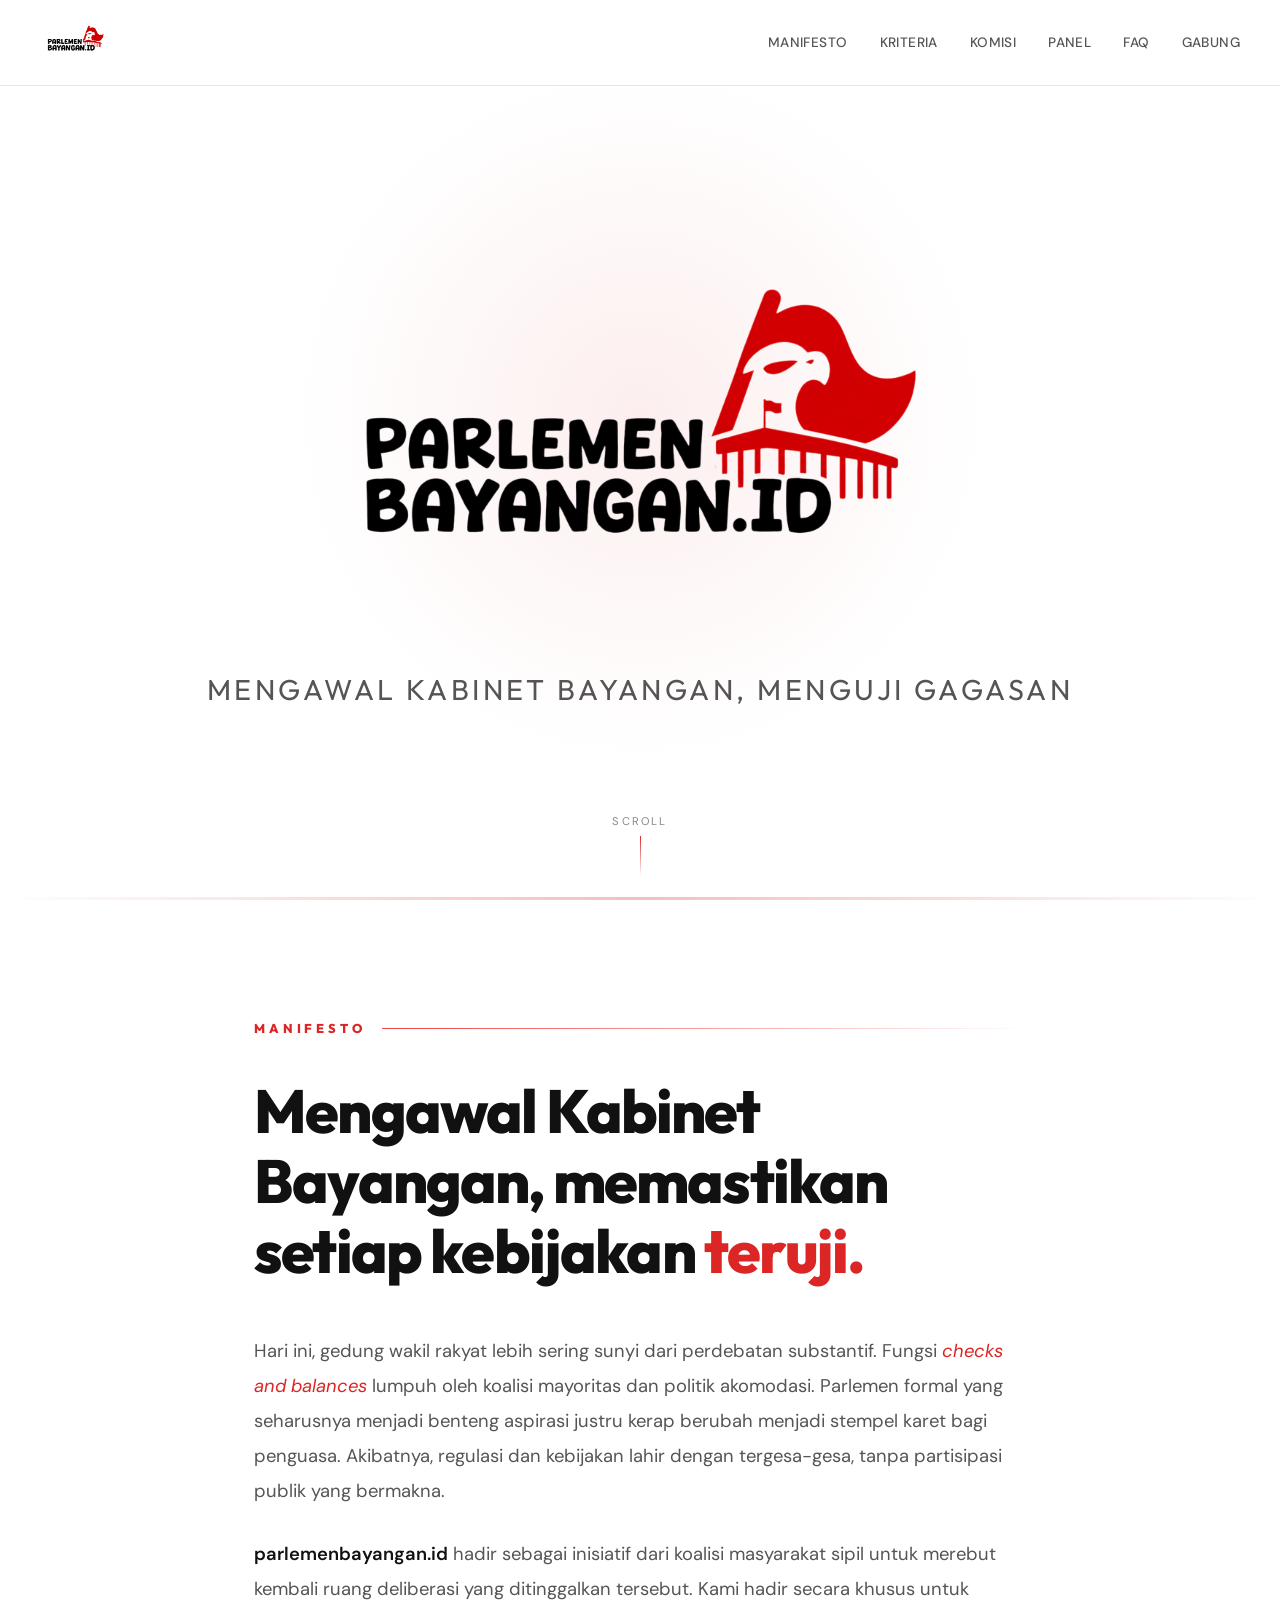
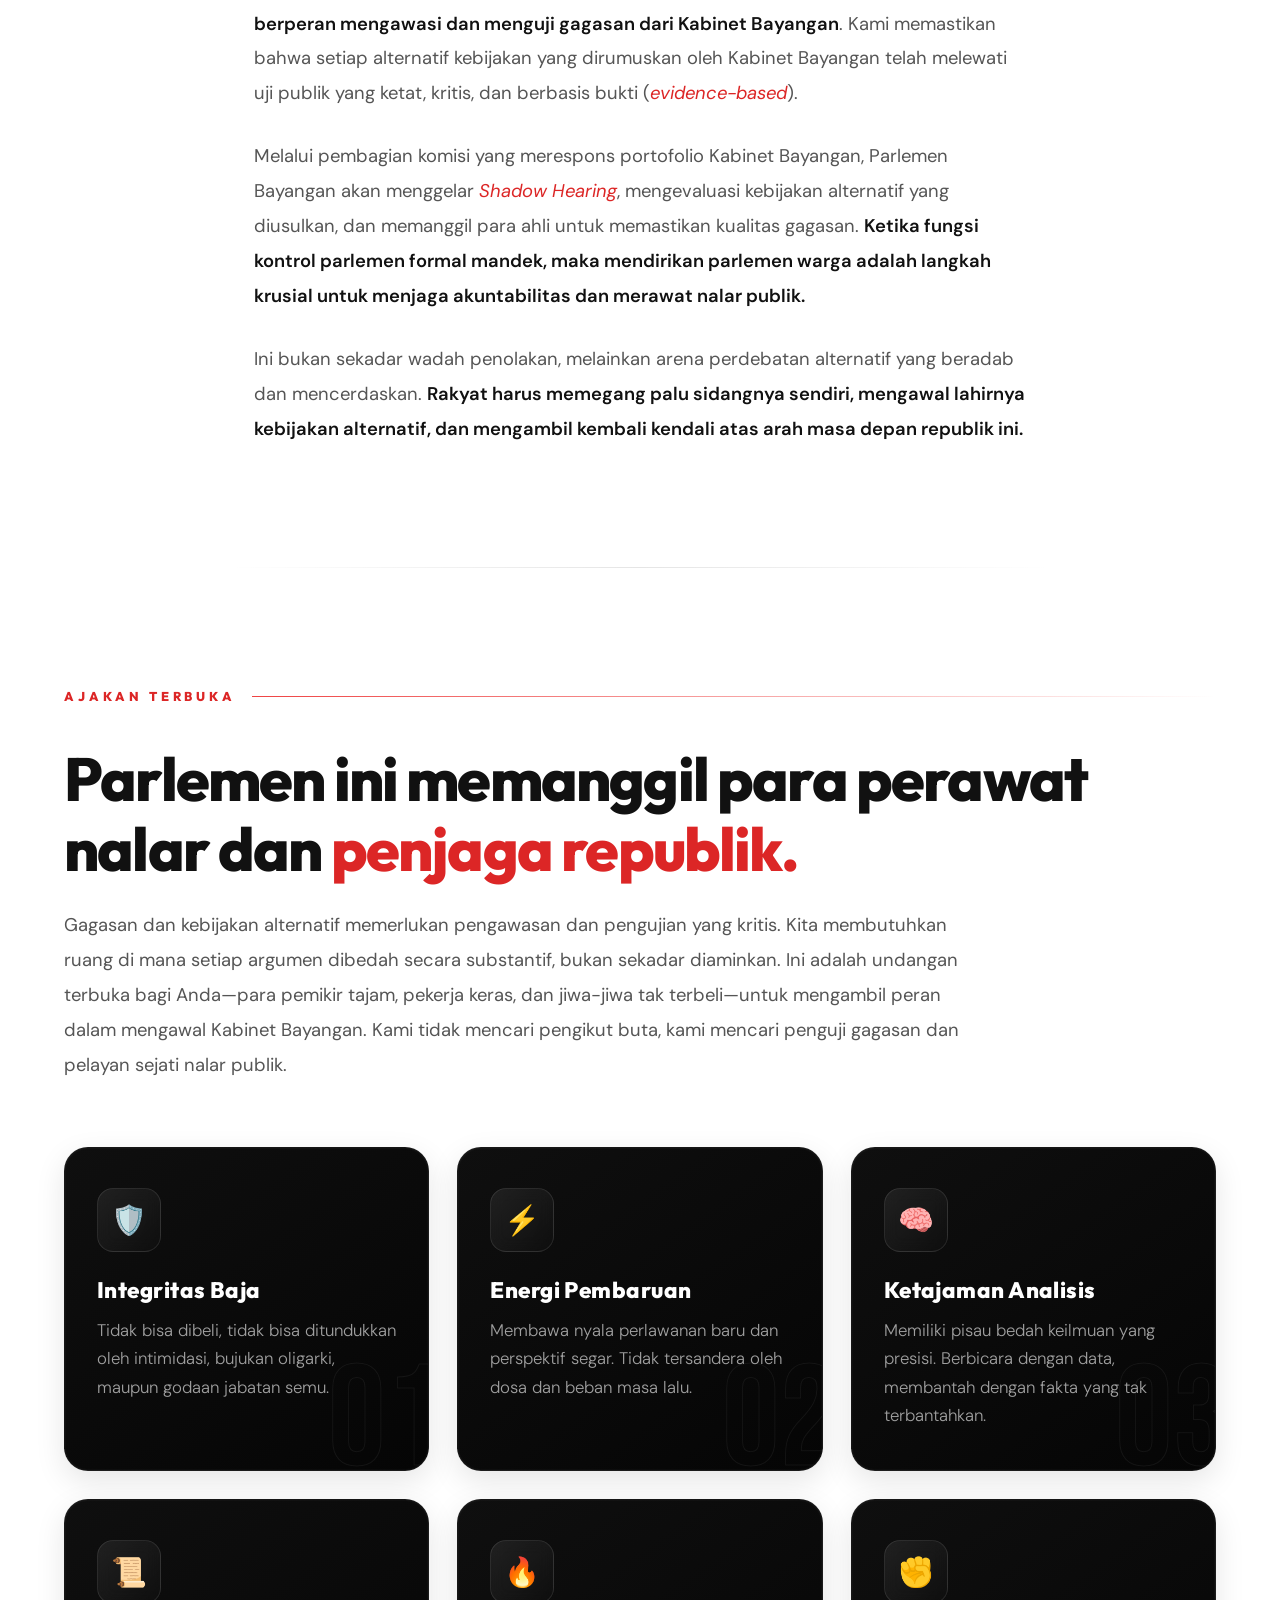
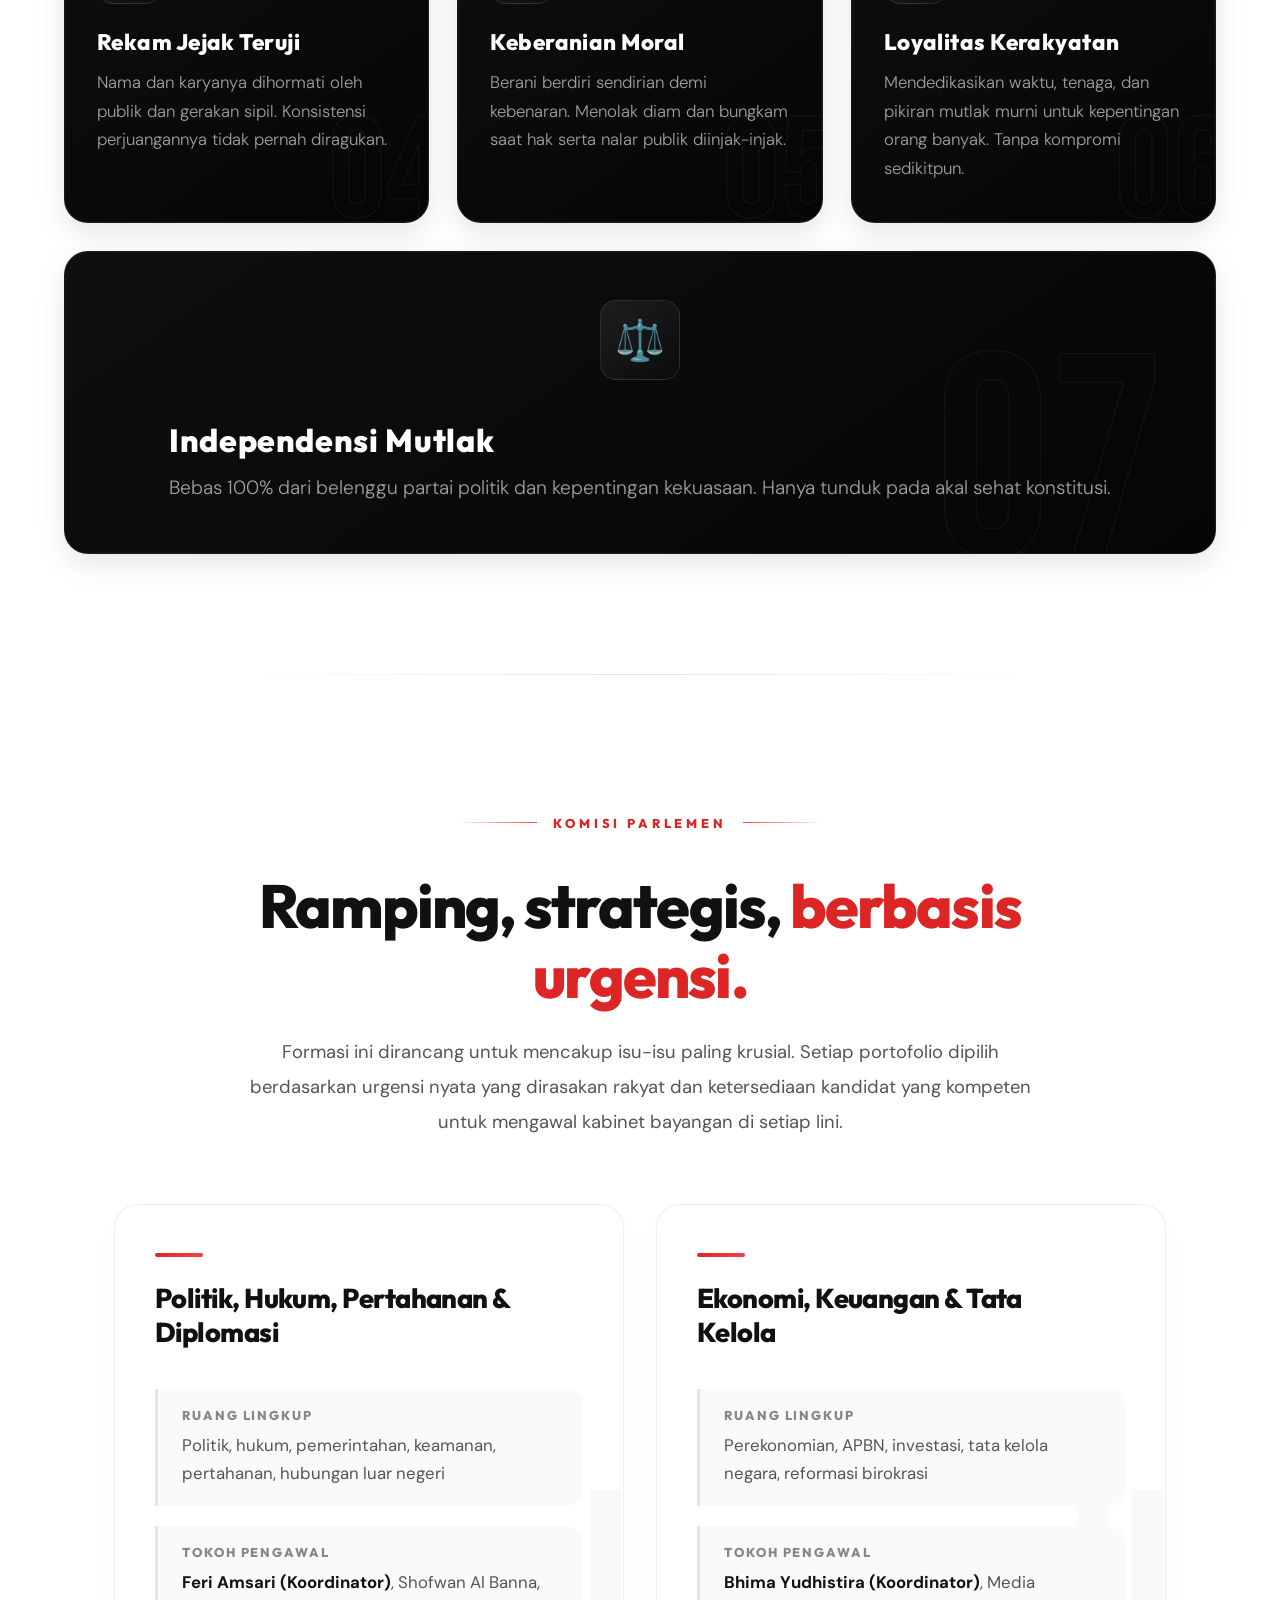
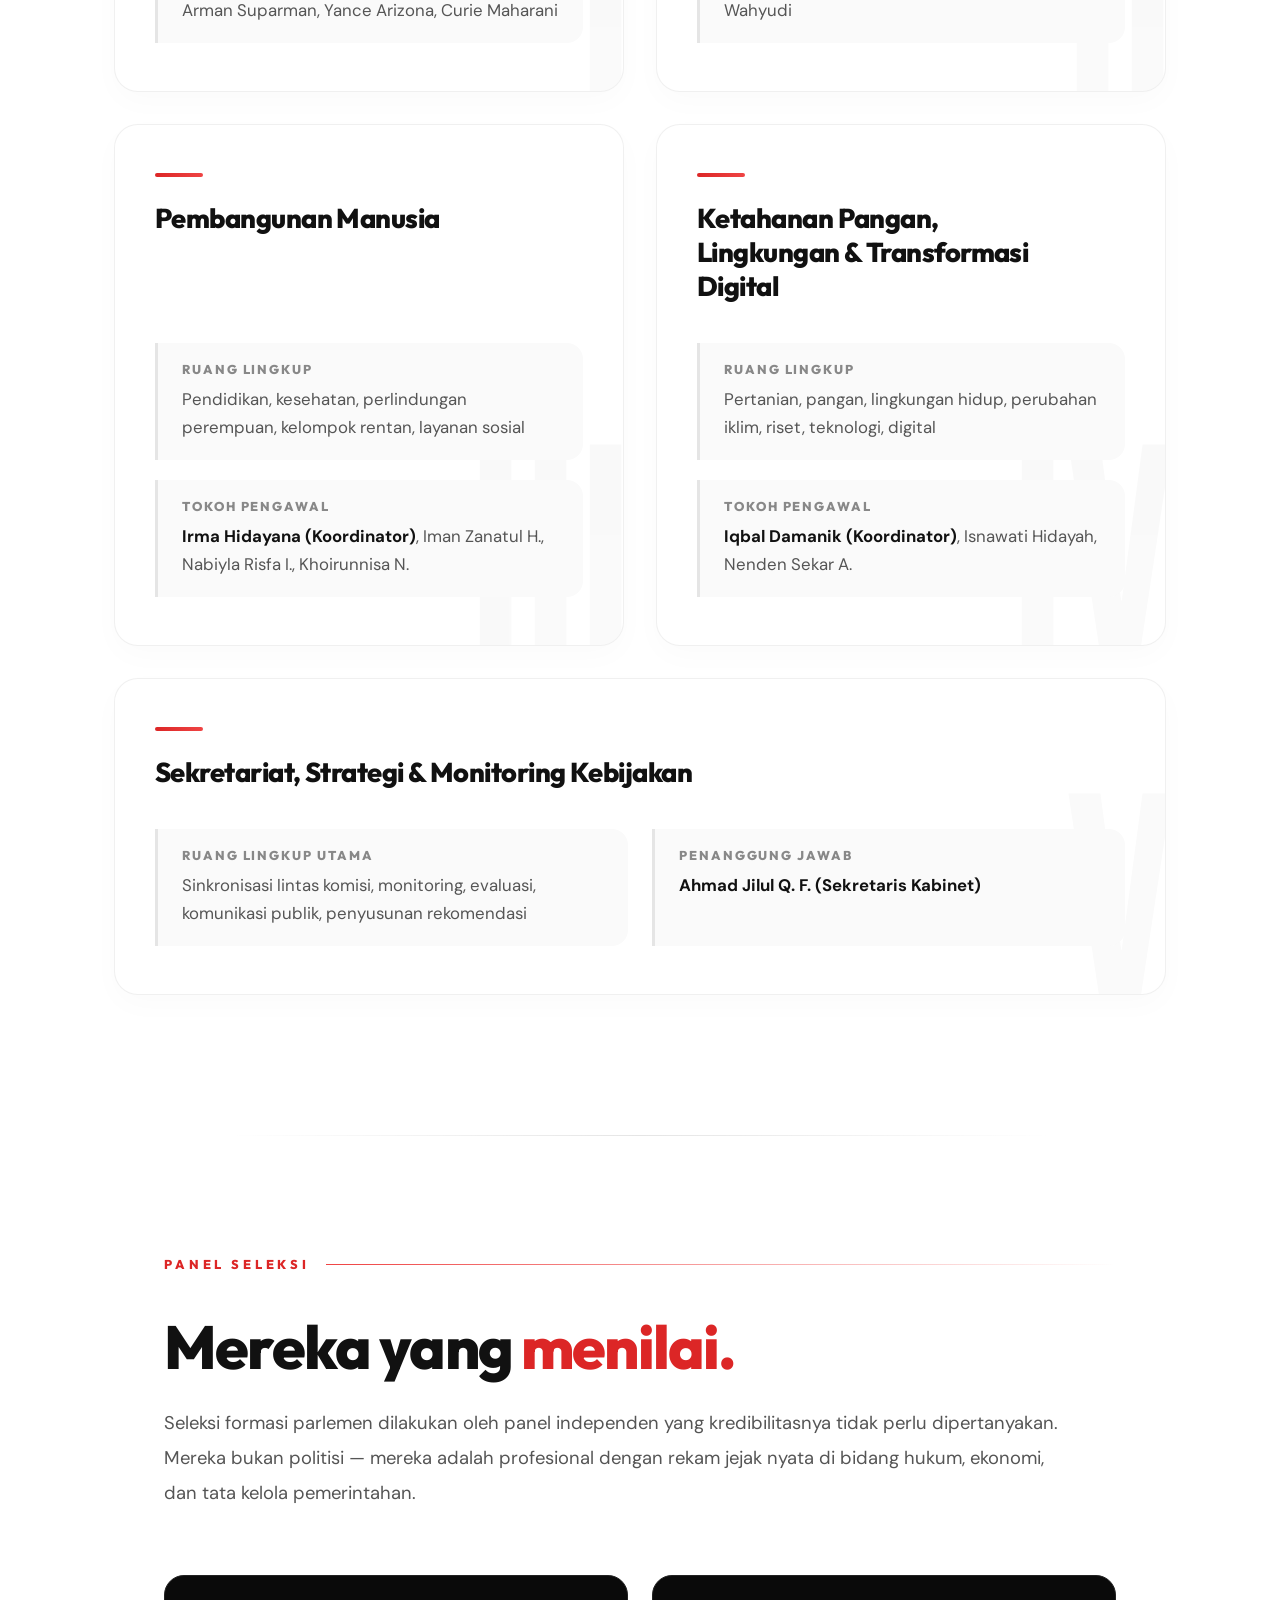
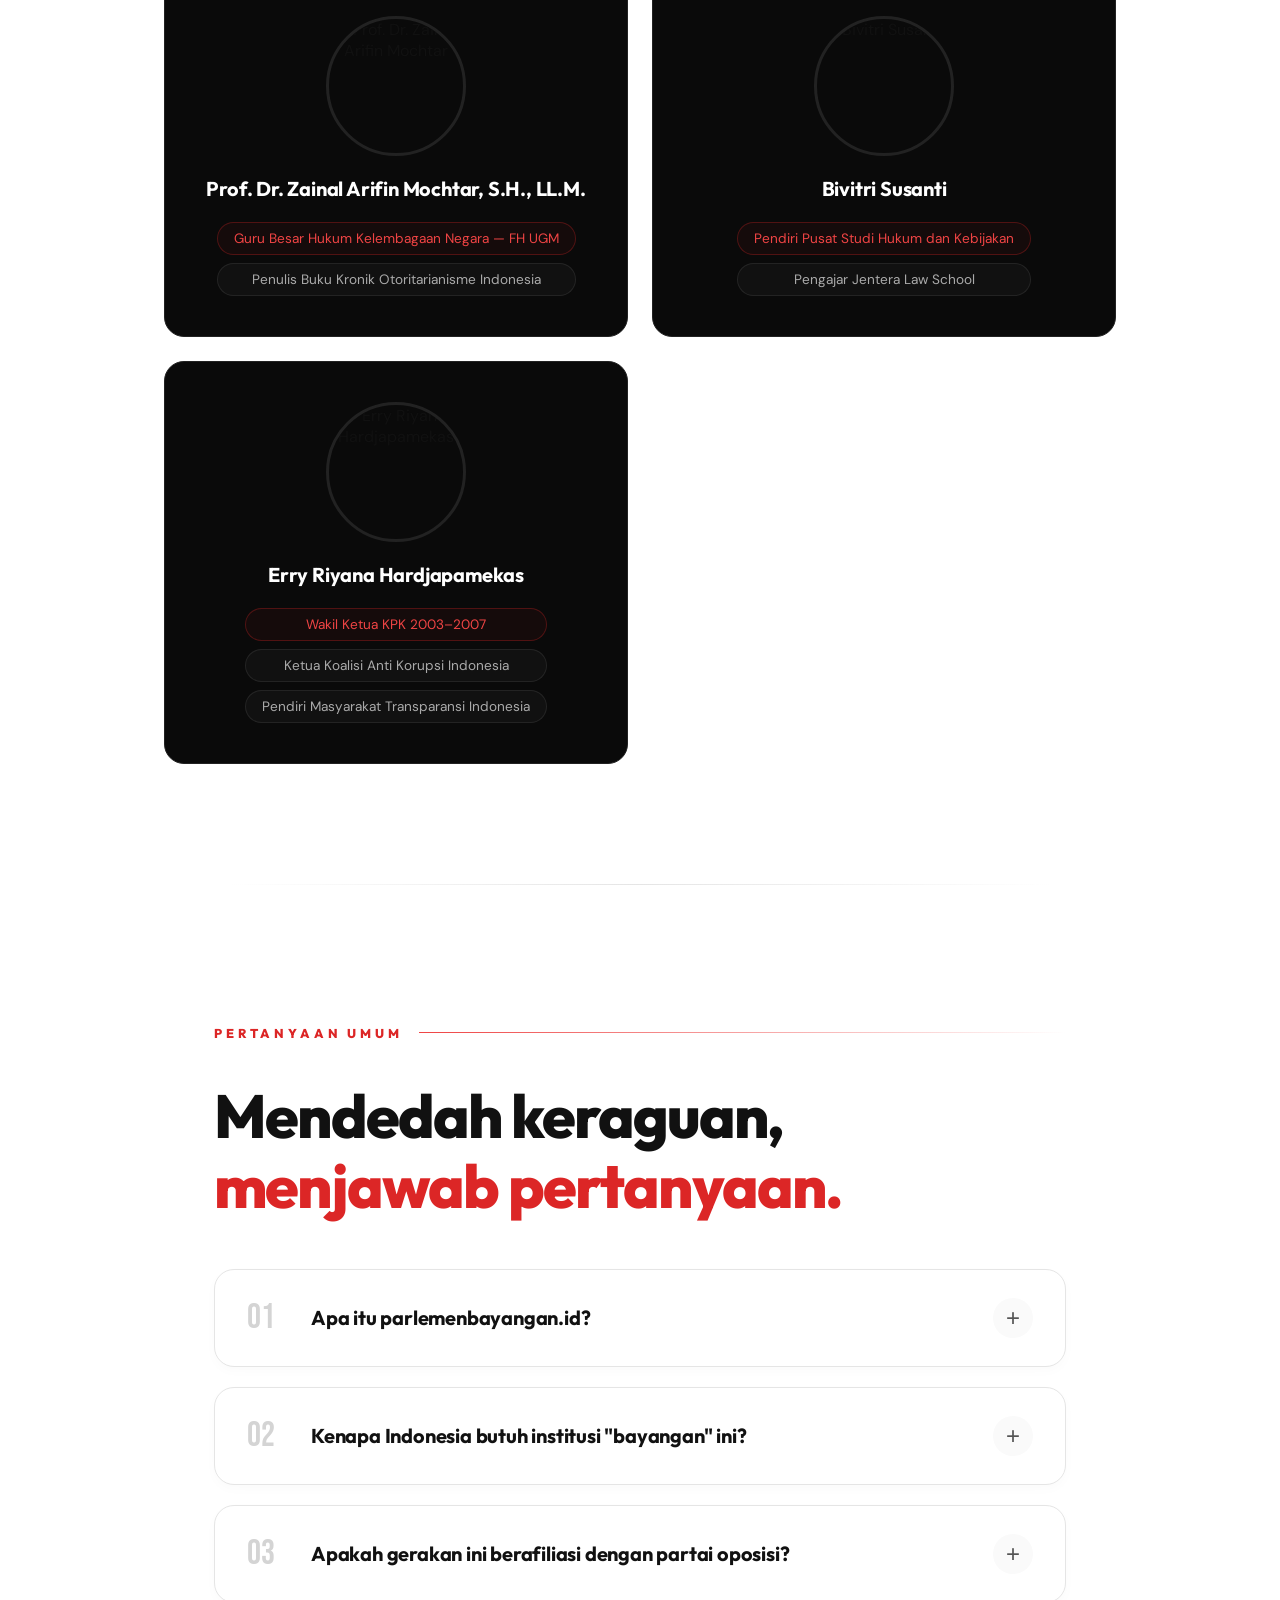
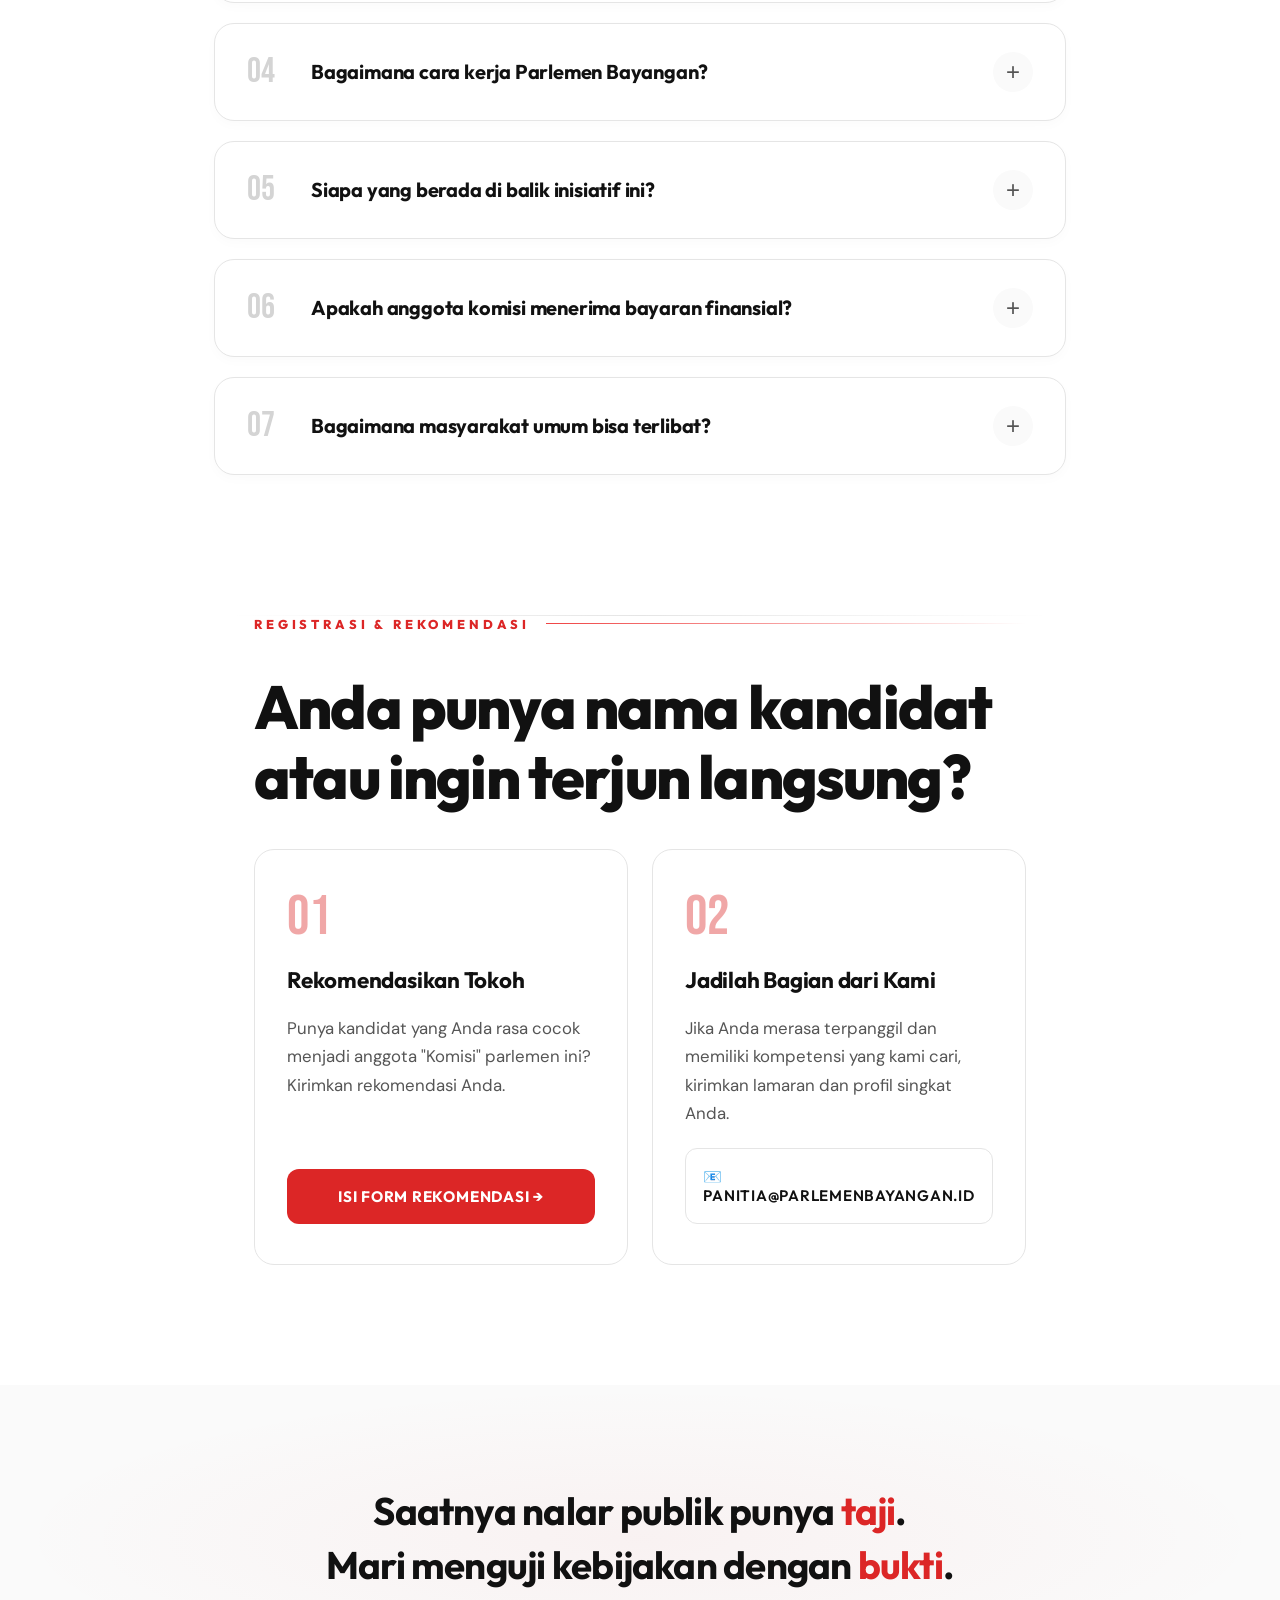
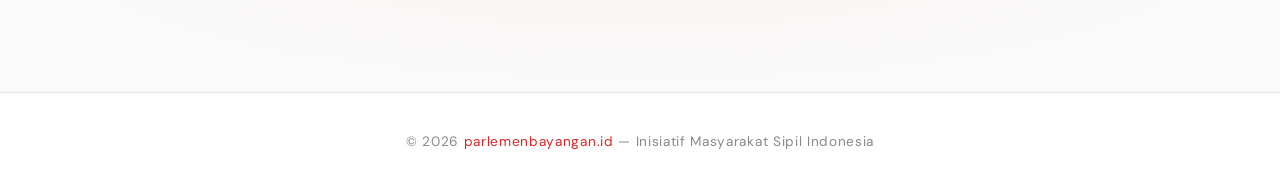
==== index.html @ 37eae30e "refactor: rewrite call-to-action and project description text for clarity and precision" ====
<!DOCTYPE html>
<html lang="id">

<head>
  <meta charset="UTF-8">
  <meta name="viewport" content="width=device-width, initial-scale=1.0">
  <title>parlemenbayangan.id — mengawal kabinet bayangan, menguji gagasan</title>
  <meta name="description" content="parlemenbayangan.id — Lembaga independen yang berfungsi mengawasi kabinet bayangan.">
  <meta property="og:description" content="Lembaga independen yang berfungsi mengawasi kabinet bayangan.">
  <link rel="apple-touch-icon" sizes="180x180" href="./assets/favicon/apple-touch-icon.png">
  <link rel="icon" type="image/png" sizes="32x32" href="./assets/favicon/favicon-32x32.png">
  <link rel="icon" type="image/png" sizes="16x16" href="./assets/favicon/favicon-16x16.png">
  <link rel="manifest" href="./assets/favicon/site.webmanifest">
  <link rel="shortcut icon" href="./assets/favicon/favicon.ico">
  <style>
    @import url('https://fonts.googleapis.com/css2?family=Bebas+Neue&family=DM+Sans:ital,wght@0,300;0,400;0,500;0,600;0,700;1,400&family=Outfit:wght@300;400;500;600;700;800;900&display=swap');

    :root {
      --red: #DC2626;
      --red-bright: #EF4444;
      --red-glow: rgba(220, 38, 38, 0.15);
      --red-subtle: rgba(220, 38, 38, 0.06);
      --text-primary: #111111;
      --text-secondary: #555555;
      --text-muted: #888888;
      --bg: #FFFFFF;
      --bg-soft: #FAFAFA;
      --bg-card: #FFFFFF;
      --border: #E5E5E5;
      --border-hover: #D4D4D4;
    }

    * {
      margin: 0;
      padding: 0;
      box-sizing: border-box;
    }

    html {
      scroll-behavior: smooth;
      background: var(--bg);
      color: var(--text-primary);
    }

    body {
      font-family: 'DM Sans', sans-serif;
      background: var(--bg);
      overflow-x: hidden;
      -webkit-font-smoothing: antialiased;
      transition: opacity ease-in 0.2s;
    }

    /* ── NAV ── */
    nav {
      position: fixed;
      top: 0;
      left: 0;
      right: 0;
      z-index: 1000;
      padding: 20px 40px;
      display: flex;
      justify-content: space-between;
      align-items: center;
      backdrop-filter: blur(20px);
      background: rgba(255, 255, 255, 0.85);
      border-bottom: 1px solid var(--border);
      transition: border-bottom-color 0.3s ease;
    }

    .nav-logo {
      display: flex;
      align-items: center;
    }

    .nav-logo img {
      height: 40px;
      width: auto;
    }

    .nav-links {
      display: flex;
      gap: 32px;
      align-items: center;
    }

    .nav-links a {
      color: var(--text-secondary);
      text-decoration: none;
      font-size: 0.85rem;
      font-weight: 500;
      letter-spacing: 0.03em;
      transition: color 0.3s;
      text-transform: uppercase;
    }

    .nav-links a:hover {
      color: var(--red);
    }

    .menu-toggle {
      display: none;
      cursor: pointer;
      background: none;
      border: none;
      color: var(--text-primary);
    }

    .menu-toggle svg {
      width: 24px;
      height: 24px;
    }

    /* ── HERO ── */
    .hero {
      min-height: 100vh;
      display: flex;
      flex-direction: column;
      justify-content: center;
      align-items: center;
      text-align: center;
      padding: 120px 24px 80px;
      position: relative;
      overflow: hidden;
      background: var(--bg);
    }

    .hero::before {
      content: '';
      position: absolute;
      width: 700px;
      height: 700px;
      background: radial-gradient(circle, rgba(220, 38, 38, 0.08) 0%, rgba(220, 38, 38, 0.03) 40%, transparent 70%);
      top: 50%;
      left: 50%;
      transform: translate(-50%, -55%);
      pointer-events: none;
      animation: pulse-glow 5s ease-in-out infinite;
    }

    .hero::after {
      content: '';
      position: absolute;
      bottom: 0;
      left: 0;
      right: 0;
      height: 3px;
      background: linear-gradient(to right, transparent, var(--red), transparent);
      opacity: 0.3;
    }

    @keyframes pulse-glow {

      0%,
      100% {
        opacity: 0.6;
        transform: translate(-50%, -55%) scale(1);
      }

      50% {
        opacity: 1;
        transform: translate(-50%, -55%) scale(1.05);
      }
    }

    .hero-logo-wrap {
      position: relative;
      z-index: 2;
      animation: fadeUp 1s ease-out;
      margin-bottom: 24px;
    }

    .hero-logo-img {
      max-width: 90vw;
      width: 700px;
      height: auto;
    }

    .hero-tagline {
      font-family: 'Outfit', sans-serif;
      font-weight: 400;
      font-size: clamp(1.2rem, 3vw, 1.8rem);
      color: var(--text-secondary);
      letter-spacing: 0.12em;
      text-transform: uppercase;
      position: relative;
      z-index: 2;
      animation: fadeUp 1s ease-out 0.2s both;
      margin-top: 16px;
    }

    .scroll-hint {
      position: absolute;
      bottom: 24px;
      left: 0;
      right: 0;
      display: flex;
      flex-direction: column;
      align-items: center;
      gap: 8px;
      animation: fadeUp 1s ease-out 0.6s both;
      z-index: 2;
    }

    .scroll-hint span {
      font-size: 0.7rem;
      text-transform: uppercase;
      letter-spacing: 0.2em;
      color: var(--text-muted);
    }

    .scroll-line {
      width: 1px;
      height: 40px;
      background: linear-gradient(to bottom, var(--red), transparent);
      animation: scroll-anim 2s ease-in-out infinite;
    }

    @keyframes scroll-anim {

      0%,
      100% {
        opacity: 1;
        transform: scaleY(1);
      }

      50% {
        opacity: 0.3;
        transform: scaleY(0.5);
      }
    }

    /* ── MANIFESTO ── */
    .manifesto {
      padding: 120px 24px;
      max-width: 820px;
      margin: 0 auto;
      position: relative;
    }

    .section-label {
      font-family: 'Outfit', sans-serif;
      font-weight: 800;
      font-size: 0.8rem;
      letter-spacing: 0.3em;
      text-transform: uppercase;
      color: var(--red);
      margin-bottom: 40px;
      display: flex;
      align-items: center;
      gap: 16px;
    }

    .section-label::after {
      content: '';
      flex: 1;
      height: 1px;
      background: linear-gradient(to right, var(--red-bright), transparent);
    }

    .manifesto h2,
    .cta-section h2,
    .panel-section h2,
    .faq-section h2,
    .register-section h2 {
      font-family: 'Outfit', sans-serif;
      font-weight: 800;
      font-size: clamp(2.2rem, 5vw, 3.8rem);
      line-height: 1.15;
      margin-bottom: 48px;
      letter-spacing: -0.03em;
      color: var(--text-primary);
    }

    .manifesto h2 .highlight,
    .cta-section h2 .highlight,
    .panel-section h2 .highlight,
    .faq-section h2 .highlight {
      color: var(--red);
      position: relative;
    }

    .manifesto-text {
      display: flex;
      flex-direction: column;
      gap: 28px;
    }

    .manifesto-text p {
      font-size: 1.15rem;
      line-height: 1.9;
      color: var(--text-secondary);
      font-weight: 400;
    }

    .manifesto-text p strong {
      color: var(--text-primary);
      font-weight: 600;
    }

    .manifesto-text p em {
      color: var(--red);
      font-style: italic;
    }

    .divider {
      max-width: 820px;
      margin: 0 auto;
      height: 1px;
      background: linear-gradient(to right, transparent, var(--border), transparent);
    }

    /* ── CTA / KRITERIA SECTION ── */
    .cta-section {
      padding: 120px 24px;
      max-width: 1200px;
      /* Diperlebar untuk menampung 3 kolom */
      margin: 0 auto;
    }

    .cta-section h2 {
      margin-bottom: 24px;
    }

    .cta-intro {
      font-size: 1.15rem;
      line-height: 1.9;
      color: var(--text-secondary);
      margin-bottom: 64px;
      max-width: 900px;
    }

    .criteria-grid {
      display: grid;
      grid-template-columns: repeat(3, 1fr);
      gap: 28px;
    }

    /* Span kartu ke-7 menjadi anchor card di bagian bawah */
    @media (min-width: 1024px) {
      .criteria-card-premium:nth-child(7) {
        grid-column: 1 / -1;
        display: flex;
        align-items: center;
        gap: 40px;
        padding: 48px 64px;
      }

      .criteria-card-premium:nth-child(7) .icon-box {
        margin-bottom: 0;
        width: 80px;
        height: 80px;
        font-size: 2.5rem;
        flex-shrink: 0;
      }

      .criteria-card-premium:nth-child(7) .card-text-content {
        flex: 1;
      }

      .criteria-card-premium:nth-child(7) h3 {
        font-size: 2rem;
        margin-bottom: 12px;
      }

      .criteria-card-premium:nth-child(7) p {
        font-size: 1.2rem;
      }

      .criteria-card-premium:nth-child(7) .card-bg-number {
        font-size: 18rem;
        right: 50px;
        bottom: -60px;
      }
    }

    @media (max-width: 1023px) {
      .criteria-grid {
        grid-template-columns: repeat(2, 1fr);
      }

      .criteria-card-premium:nth-child(7) {
        grid-column: 1 / -1;
      }
    }

    @media (max-width: 768px) {
      .criteria-grid {
        grid-template-columns: 1fr;
      }
    }

    .criteria-card-premium {
      position: relative;
      background: linear-gradient(145deg, #0f0f0f, #050505);
      border-radius: 24px;
      padding: 40px 32px;
      overflow: hidden;
      transition: all 0.5s cubic-bezier(0.23, 1, 0.32, 1);
      z-index: 1;
      display: flex;
      flex-direction: column;
      height: 100%;
      border: 1px solid rgba(255, 255, 255, 0.06);
      box-shadow: inset 0 0 0 1px rgba(255, 255, 255, 0.02), 0 10px 30px rgba(0, 0, 0, 0.1);
    }

    /* Overlay Grid Taktis */
    .criteria-card-premium::after {
      content: '';
      position: absolute;
      inset: 0;
      background-image:
        linear-gradient(rgba(255, 255, 255, 0.03) 1px, transparent 1px),
        linear-gradient(90deg, rgba(255, 255, 255, 0.03) 1px, transparent 1px);
      background-size: 24px 24px;
      opacity: 0;
      transition: opacity 0.5s ease;
      z-index: -1;
    }

    /* Pendaran Merah dari Sudut */
    .criteria-card-premium::before {
      content: '';
      position: absolute;
      inset: 0;
      background: radial-gradient(circle at top right, rgba(220, 38, 38, 0.2) 0%, transparent 60%);
      opacity: 0;
      transition: opacity 0.5s ease;
      z-index: -1;
    }

    .criteria-card-premium:hover::before,
    .criteria-card-premium:hover::after {
      opacity: 1;
    }

    .criteria-card-premium:hover {
      transform: translateY(-8px) scale(1.02);
      border-color: rgba(220, 38, 38, 0.4);
      box-shadow: 0 24px 48px rgba(0, 0, 0, 0.3), 0 0 40px rgba(220, 38, 38, 0.15);
    }

    /* Hollow Neon Number (Outline Tembus Pandang) */
    .card-bg-number {
      position: absolute;
      bottom: -24px;
      right: -16px;
      font-family: 'Bebas Neue', sans-serif;
      font-size: 9rem;
      color: transparent;
      -webkit-text-stroke: 1px rgba(255, 255, 255, 0.06);
      line-height: 1;
      z-index: -1;
      transition: all 0.6s cubic-bezier(0.23, 1, 0.32, 1);
      pointer-events: none;
    }

    .criteria-card-premium:hover .card-bg-number {
      -webkit-text-stroke: 2px rgba(220, 38, 38, 0.2);
      color: rgba(220, 38, 38, 0.04);
      transform: scale(1.1) translate(-10px, -10px);
    }

    /* Glassmorphism Icon Box */
    .icon-box {
      width: 64px;
      height: 64px;
      border-radius: 16px;
      background: linear-gradient(135deg, rgba(255, 255, 255, 0.08), rgba(255, 255, 255, 0.01));
      backdrop-filter: blur(8px);
      border: 1px solid rgba(255, 255, 255, 0.1);
      display: flex;
      align-items: center;
      justify-content: center;
      font-size: 1.8rem;
      margin-bottom: 24px;
      position: relative;
      transition: all 0.5s cubic-bezier(0.23, 1, 0.32, 1);
    }

    .criteria-card-premium:hover .icon-box {
      background: var(--red);
      border-color: var(--red-bright);
      box-shadow: 0 10px 24px rgba(220, 38, 38, 0.5), inset 0 0 12px rgba(255, 255, 255, 0.3);
      transform: scale(1.15) rotate(-8deg);
    }

    .card-text-content {
      flex: 1;
      display: flex;
      flex-direction: column;
    }

    .criteria-card-premium h3 {
      font-family: 'Outfit', sans-serif;
      font-weight: 800;
      font-size: 1.4rem;
      color: #FFFFFF;
      margin-bottom: 12px;
      letter-spacing: 0.02em;
      transition: color 0.3s;
    }

    .criteria-card-premium:hover h3 {
      color: var(--red-bright);
    }

    .criteria-card-premium p {
      color: #A0A0A0;
      font-size: 1.05rem;
      line-height: 1.7;
      font-weight: 300;
      margin: 0;
    }

    /* Garis Pendar Menyamping (Side Glow) */
    .card-hover-border {
      position: absolute;
      top: 0;
      left: 0;
      bottom: 0;
      width: 4px;
      background: linear-gradient(180deg, var(--red-bright), var(--red), transparent);
      transform: scaleY(0);
      transform-origin: top;
      transition: transform 0.5s cubic-bezier(0.23, 1, 0.32, 1);
    }

    .criteria-card-premium:hover .card-hover-border {
      transform: scaleY(1);
    }

    /* ── REDESIGNED KOMISI (FORMASI) SECTION ── */
    .formasi-section {
      padding: 140px 24px;
      max-width: 1100px;
      /* Expanded for Bento Layout */
      margin: 0 auto;
    }

    .formasi-header-wrap {
      max-width: 820px;
      margin: 0 auto 64px auto;
      text-align: center;
      display: flex;
      flex-direction: column;
      align-items: center;
    }

    .formasi-header-wrap .section-label {
      justify-content: center;
      width: 100%;
    }

    .formasi-header-wrap .section-label::before {
      content: '';
      flex: 1;
      max-width: 80px;
      height: 1px;
      background: linear-gradient(to left, var(--red-bright), transparent);
    }

    .formasi-header-wrap .section-label::after {
      content: '';
      flex: 1;
      max-width: 80px;
      height: 1px;
      background: linear-gradient(to right, var(--red-bright), transparent);
    }

    .formasi-header-wrap h2 {
      font-family: 'Outfit', sans-serif;
      font-weight: 800;
      font-size: clamp(2.2rem, 5vw, 3.8rem);
      line-height: 1.15;
      margin-bottom: 24px;
      letter-spacing: -0.03em;
      color: var(--text-primary);
    }

    .formasi-header-wrap h2 .highlight {
      color: var(--red);
    }

    .formasi-intro {
      font-size: 1.15rem;
      line-height: 1.9;
      color: var(--text-secondary);
    }

    /* Modern Bento Grid Layout */
    .formasi-grid {
      display: grid;
      grid-template-columns: repeat(2, 1fr);
      gap: 32px;
    }

    /* Span the last card (Komisi V) to anchor the bottom elegantly */
    .formasi-grid>.formasi-card:nth-child(5) {
      grid-column: 1 / -1;
    }

    .formasi-card {
      background: #FFFFFF;
      border: 1px solid rgba(0, 0, 0, 0.06);
      border-radius: 24px;
      padding: 48px 40px;
      display: flex;
      flex-direction: column;
      position: relative;
      overflow: hidden;
      box-shadow: 0 10px 30px rgba(0, 0, 0, 0.02);
      transition: all 0.5s cubic-bezier(0.16, 1, 0.3, 1);
      z-index: 1;
    }

    /* Radar Sweep Surveillance Animation on Hover */
    .formasi-card::after {
      content: '';
      position: absolute;
      top: 0;
      left: 0;
      right: 0;
      height: 150%;
      background: linear-gradient(to bottom, transparent, rgba(220, 38, 38, 0.05), transparent);
      transform: translateY(-100%);
      pointer-events: none;
      z-index: 2;
    }

    .formasi-card:hover {
      transform: translateY(-8px);
      border-color: rgba(220, 38, 38, 0.2);
      box-shadow: 0 24px 60px rgba(220, 38, 38, 0.08), 0 8px 24px rgba(0, 0, 0, 0.04);
    }

    .formasi-card:hover::after {
      animation: radarSweep 2s linear infinite;
    }

    @keyframes radarSweep {
      0% {
        transform: translateY(-100%);
      }

      100% {
        transform: translateY(100%);
      }
    }

    /* Giant Watermark Roman Numerals */
    .formasi-num-watermark {
      position: absolute;
      right: -10px;
      bottom: -30px;
      font-family: 'Bebas Neue', sans-serif;
      font-size: 18rem;
      color: var(--text-primary);
      opacity: 0.02;
      line-height: 0.8;
      z-index: -1;
      transition: all 0.7s cubic-bezier(0.16, 1, 0.3, 1);
      pointer-events: none;
    }

    .formasi-card:hover .formasi-num-watermark {
      color: var(--red);
      opacity: 0.06;
      transform: scale(1.05) translate(-10px, -10px);
    }

    .komisi-top-accent {
      width: 48px;
      height: 4px;
      background: linear-gradient(90deg, var(--red), var(--red-bright));
      border-radius: 2px;
      margin-bottom: 24px;
      transition: width 0.5s cubic-bezier(0.16, 1, 0.3, 1);
    }

    .formasi-card:hover .komisi-top-accent {
      width: 120px;
    }

    .komisi-title {
      font-family: 'Outfit', sans-serif;
      font-weight: 800;
      font-size: 1.7rem;
      letter-spacing: -0.02em;
      color: var(--text-primary);
      line-height: 1.25;
      margin-bottom: 40px;
      max-width: 90%;
    }

    .komisi-details-group {
      display: flex;
      flex-direction: column;
      gap: 20px;
      margin-top: auto;
      /* Push details to the bottom */
    }

    /* Sleek Folder-like Detail Boxes */
    .komisi-detail-box {
      background: var(--bg-soft);
      border-left: 3px solid var(--border);
      padding: 18px 24px;
      border-radius: 0 16px 16px 0;
      transition: all 0.4s ease;
    }

    .formasi-card:hover .komisi-detail-box {
      border-left-color: var(--red);
      background: var(--red-subtle);
    }

    .komisi-detail-label {
      font-family: 'Outfit', sans-serif;
      font-size: 0.8rem;
      font-weight: 800;
      color: var(--text-muted);
      text-transform: uppercase;
      letter-spacing: 0.15em;
      margin-bottom: 8px;
      display: flex;
      align-items: center;
      gap: 8px;
      transition: color 0.3s;
    }

    .formasi-card:hover .komisi-detail-label {
      color: var(--red);
    }

    .komisi-detail-text {
      font-size: 1.05rem;
      line-height: 1.7;
      color: var(--text-secondary);
      font-weight: 400;
    }

    .komisi-detail-text strong {
      color: var(--text-primary);
      font-weight: 700;
    }

    /* ── PANEL SELEKSI ── */
    .panel-section {
      padding: 120px 24px;
      max-width: 1000px;
      margin: 0 auto;
    }

    .panel-section h2 {
      margin-bottom: 24px;
    }

    .panel-intro {
      font-size: 1.15rem;
      line-height: 1.9;
      color: var(--text-secondary);
      margin-bottom: 64px;
      max-width: 900px;
    }

    .panel-grid {
      display: grid;
      grid-template-columns: repeat(auto-fit, minmax(320px, 1fr));
      gap: 24px;
    }

    .panel-card {
      background: #0A0A0A;
      border: 1px solid #222;
      border-radius: 20px;
      padding: 40px 32px;
      display: flex;
      flex-direction: column;
      align-items: center;
      text-align: center;
      gap: 20px;
      position: relative;
      overflow: hidden;
      transition: all 0.4s cubic-bezier(0.16, 1, 0.3, 1);
    }

    .panel-card::before {
      content: '';
      position: absolute;
      top: 0;
      left: 0;
      right: 0;
      bottom: 0;
      background: radial-gradient(circle at top, rgba(220, 38, 38, 0.1), transparent 60%);
      opacity: 0;
      transition: opacity 0.5s;
      pointer-events: none;
    }

    .panel-card:hover {
      border-color: var(--red);
      transform: translateY(-8px);
      box-shadow: 0 20px 60px rgba(220, 38, 38, 0.15);
    }

    .panel-card:hover::before {
      opacity: 1;
    }

    .panel-photo {
      width: 140px;
      height: 140px;
      border-radius: 50%;
      object-fit: cover;
      border: 3px solid #222;
      transition: border-color 0.4s, transform 0.5s;
      position: relative;
      z-index: 2;
    }

    .panel-card:hover .panel-photo {
      border-color: var(--red);
      transform: scale(1.05);
    }

    .panel-card h3 {
      font-family: 'Outfit', sans-serif;
      font-weight: 700;
      font-size: 1.25rem;
      color: #FFF;
      letter-spacing: -0.01em;
      line-height: 1.3;
      position: relative;
      z-index: 2;
      transition: color 0.3s;
    }

    .panel-card:hover h3 {
      color: var(--red-bright);
    }

    .panel-card .panel-roles {
      display: flex;
      flex-direction: column;
      gap: 8px;
      position: relative;
      z-index: 2;
    }

    .panel-card .panel-role {
      background: rgba(255, 255, 255, 0.03);
      border: 1px solid rgba(255, 255, 255, 0.08);
      border-radius: 100px;
      padding: 6px 16px;
      font-size: 0.85rem;
      line-height: 1.4;
      color: #AAA;
      transition: all 0.3s;
    }

    .panel-card .panel-role:first-child {
      border-color: rgba(220, 38, 38, 0.3);
      color: var(--red-bright);
      background: rgba(220, 38, 38, 0.05);
    }

    /* ── FAQ SECTION ── */
    .faq-section {
      padding: 140px 24px;
      max-width: 900px;
      margin: 0 auto;
    }

    .faq-section h2 {
      margin-bottom: 48px;
    }

    .faq-list {
      display: flex;
      flex-direction: column;
      gap: 20px;
    }

    .faq-item {
      background: var(--bg-card);
      border: 1px solid var(--border);
      border-radius: 20px;
      overflow: hidden;
      position: relative;
      transition: all 0.4s cubic-bezier(0.16, 1, 0.3, 1);
      box-shadow: 0 4px 12px rgba(0, 0, 0, 0.02);
    }

    .faq-item::before {
      content: '';
      position: absolute;
      left: 0;
      top: 0;
      bottom: 0;
      width: 4px;
      background: transparent;
      transition: background 0.4s;
    }

    .faq-item:hover {
      border-color: var(--border-hover);
      box-shadow: 0 10px 30px rgba(0, 0, 0, 0.06);
    }

    .faq-item.active {
      border-color: var(--red-bright);
      box-shadow: 0 16px 40px rgba(220, 38, 38, 0.08);
      background: #FFFFFF;
    }

    .faq-item.active::before {
      background: var(--red);
    }

    .faq-question {
      width: 100%;
      background: none;
      border: none;
      padding: 28px 32px;
      display: flex;
      align-items: center;
      gap: 24px;
      cursor: pointer;
      text-align: left;
      transition: padding 0.3s;
    }

    .faq-num {
      font-family: 'Bebas Neue', sans-serif;
      font-size: 2.2rem;
      color: var(--border-hover);
      line-height: 1;
      transition: color 0.4s;
      min-width: 40px;
    }

    .faq-item.active .faq-num {
      color: var(--red);
    }

    .faq-text {
      flex: 1;
      font-family: 'Outfit', sans-serif;
      font-weight: 700;
      font-size: 1.25rem;
      color: var(--text-primary);
      letter-spacing: -0.01em;
      line-height: 1.4;
      transition: color 0.3s;
    }

    .faq-question:hover .faq-text {
      color: var(--red);
    }

    .faq-icon {
      flex-shrink: 0;
      width: 40px;
      height: 40px;
      border-radius: 50%;
      background: var(--bg-soft);
      display: flex;
      align-items: center;
      justify-content: center;
      font-size: 1.5rem;
      font-weight: 300;
      color: var(--text-secondary);
      transition: all 0.5s cubic-bezier(0.16, 1, 0.3, 1);
    }

    .faq-item:hover .faq-icon {
      background: var(--border);
    }

    .faq-item.active .faq-icon {
      background: var(--red);
      color: #FFFFFF;
      transform: rotate(135deg);
      /* Turns '+' into 'x' */
    }

    .faq-answer {
      max-height: 0;
      overflow: hidden;
      transition: max-height 0.5s cubic-bezier(0.16, 1, 0.3, 1);
    }

    .faq-answer-inner {
      padding: 0 32px 32px 96px;
      /* Align text with the question title, skipping number */
      font-size: 1.1rem;
      line-height: 1.85;
      color: var(--text-secondary);
    }

    @media (max-width: 768px) {
      .faq-answer-inner {
        padding: 0 24px 24px 24px;
      }

      .faq-question {
        padding: 24px;
        gap: 16px;
      }

      .faq-num {
        font-size: 1.8rem;
        min-width: 30px;
      }

      .faq-text {
        font-size: 1.1rem;
      }
    }

    .faq-answer-inner strong {
      color: var(--text-primary);
      font-weight: 600;
    }

    .faq-answer-inner em {
      color: var(--red);
      font-style: italic;
    }

    .faq-bullets {
      margin: 16px 0;
      padding-left: 0;
      list-style: none;
    }

    .faq-bullets li {
      padding: 6px 0 6px 24px;
      position: relative;
      font-size: 1.05rem;
      line-height: 1.7;
    }

    .faq-bullets li::before {
      content: '';
      position: absolute;
      left: 0;
      top: 15px;
      width: 8px;
      height: 8px;
      border-radius: 50%;
      background: var(--red);
      opacity: 0.8;
    }

    /* ── REGISTRATION & FOOTER ── */
    .register-section {
      padding: 0 24px 120px;
      max-width: 820px;
      margin: 0 auto;
    }

    .register-section h2 {
      margin-bottom: 16px;
    }

    .register-grid {
      display: grid;
      grid-template-columns: repeat(auto-fit, minmax(320px, 1fr));
      gap: 24px;
    }

    .register-card {
      background: var(--bg-card);
      border: 1px solid var(--border);
      border-radius: 20px;
      padding: 40px 32px;
      display: flex;
      flex-direction: column;
      gap: 20px;
      transition: all 0.4s cubic-bezier(0.16, 1, 0.3, 1);
    }

    .register-card:hover {
      border-color: var(--red-bright);
      box-shadow: 0 20px 60px rgba(220, 38, 38, 0.1), 0 8px 24px rgba(0, 0, 0, 0.06);
    }

    .register-card .card-number {
      font-family: 'Bebas Neue', sans-serif;
      font-size: 3.5rem;
      color: var(--red);
      line-height: 1;
      opacity: 0.4;
    }

    .register-card h3 {
      font-family: 'Outfit', sans-serif;
      font-weight: 700;
      font-size: 1.4rem;
      letter-spacing: -0.01em;
      color: var(--text-primary);
    }

    .register-card p {
      font-size: 1.05rem;
      line-height: 1.7;
      color: var(--text-secondary);
      flex: 1;
    }

    .btn-primary {
      display: inline-flex;
      align-items: center;
      justify-content: center;
      gap: 10px;
      background: var(--red);
      color: #FFFFFF;
      text-decoration: none;
      font-family: 'Outfit', sans-serif;
      font-weight: 700;
      font-size: 0.95rem;
      letter-spacing: 0.05em;
      text-transform: uppercase;
      padding: 18px 32px;
      border-radius: 12px;
      border: none;
      cursor: pointer;
      transition: all 0.3s;
      width: 100%;
    }

    .btn-primary:hover {
      background: var(--red-bright);
      box-shadow: 0 8px 32px var(--red-glow);
      transform: translateY(-2px);
    }

    .btn-outline {
      display: inline-flex;
      align-items: center;
      justify-content: center;
      gap: 10px;
      background: transparent;
      color: var(--text-primary);
      text-decoration: none;
      font-family: 'Outfit', sans-serif;
      font-weight: 600;
      font-size: 0.95rem;
      letter-spacing: 0.05em;
      text-transform: uppercase;
      padding: 18px 32px;
      border-radius: 12px;
      border: 1px solid var(--border);
      cursor: pointer;
      transition: all 0.3s;
      width: 100%;
    }

    .btn-outline:hover {
      border-color: var(--red);
      color: var(--red);
      transform: translateY(-2px);
    }

    .closing {
      padding: 100px 24px;
      text-align: center;
      position: relative;
      overflow: hidden;
      background: var(--bg-soft);
    }

    .closing::before {
      content: '';
      position: absolute;
      inset: 0;
      background: radial-gradient(ellipse at center, rgba(220, 38, 38, 0.04) 0%, transparent 70%);
      pointer-events: none;
    }

    .closing p {
      font-family: 'Outfit', sans-serif;
      font-weight: 700;
      font-size: clamp(1.6rem, 4vw, 2.4rem);
      line-height: 1.4;
      max-width: 700px;
      margin: 0 auto;
      letter-spacing: -0.02em;
      position: relative;
      z-index: 2;
      color: var(--text-primary);
    }

    .closing p span {
      color: var(--red);
    }

    footer {
      padding: 40px 24px;
      text-align: center;
      border-top: 1px solid var(--border);
    }

    footer p {
      font-size: 0.85rem;
      color: var(--text-muted);
      letter-spacing: 0.05em;
    }

    footer a {
      color: var(--red);
      text-decoration: none;
    }

    /* ── ANIMATIONS & RESPONSIVE ── */
    @keyframes fadeUp {
      from {
        opacity: 0;
        transform: translateY(30px);
      }

      to {
        opacity: 1;
        transform: translateY(0);
      }
    }

    .reveal {
      opacity: 0;
      transform: translateY(40px);
      transition: all 0.8s cubic-bezier(0.16, 1, 0.3, 1);
    }

    .reveal.visible {
      opacity: 1;
      transform: translateY(0);
    }

    @media (max-width: 900px) {
      .formasi-grid {
        grid-template-columns: 1fr;
      }

      .formasi-card {
        padding: 40px 24px;
      }

      .komisi-title {
        font-size: 1.5rem;
      }

      .formasi-num-watermark {
        font-size: 14rem;
        right: -10px;
        bottom: -20px;
      }
    }

    @media (max-width: 768px) {
      nav {
        padding: 16px 20px;
        flex-wrap: wrap;
      }

      .menu-toggle {
        display: block;
      }

      .nav-links {
        display: none;
        width: 100%;
        flex-direction: column;
        align-items: flex-start;
        padding-top: 16px;
        gap: 16px;
      }

      .nav-links.active {
        display: flex;
      }

      .hero {
        padding: 100px 20px 60px;
      }

      .manifesto,
      .cta-section,
      .formasi-section,
      .register-section,
      .faq-section,
      .panel-section {
        padding-left: 20px;
        padding-right: 20px;
      }

      .criteria-grid,
      .register-grid,
      .panel-grid {
        grid-template-columns: 1fr;
      }
    }
  </style>
</head>

<body>

  <!-- NAV -->
  <nav id="navbar">
    <div class="nav-logo">
      <a href="#"><img src="./assets/logo/logo-screen-transparent.png" alt="parlemenbayangan.id"></a>
    </div>
    <button class="menu-toggle" aria-label="Toggle Menu">
      <svg viewBox="0 0 24 24" fill="none" stroke="currentColor" stroke-width="2" stroke-linecap="round"
        stroke-linejoin="round">
        <line x1="3" y1="12" x2="21" y2="12"></line>
        <line x1="3" y1="6" x2="21" y2="6"></line>
        <line x1="3" y1="18" x2="21" y2="18"></line>
      </svg>
    </button>
    <div class="nav-links">
      <a href="#manifesto">Manifesto</a>
      <a href="#kriteria">Kriteria</a>
      <a href="#komisi">Komisi</a>
      <a href="#panel">Panel</a>
      <a href="#faq">FAQ</a>
      <a href="#gabung">Gabung</a>
    </div>
  </nav>

  <!-- HERO -->
  <section class="hero">
    <div class="hero-logo-wrap">
      <img src="./assets/logo/logo-screen-transparent.png" alt="parlemenbayangan.id" class="hero-logo-img">
    </div>
    <p class="hero-tagline">mengawal kabinet bayangan, menguji gagasan</p>
    <div class="scroll-hint">
      <span>scroll</span>
      <div class="scroll-line"></div>
    </div>
  </section>

  <!-- MANIFESTO -->
  <section class="manifesto" id="manifesto">
    <div class="section-label reveal">Manifesto</div>
    <h2 class="reveal">Mengawal Kabinet Bayangan, memastikan setiap kebijakan <span class="highlight">teruji.</span></h2>
    <div class="manifesto-text">
      <p class="reveal">Hari ini, gedung wakil rakyat lebih sering sunyi dari perdebatan substantif. Fungsi <em>checks
          and balances</em> lumpuh oleh koalisi mayoritas dan politik akomodasi. Parlemen formal yang seharusnya menjadi
        benteng aspirasi justru kerap berubah menjadi stempel karet bagi penguasa. Akibatnya, regulasi dan kebijakan
        lahir dengan tergesa-gesa, tanpa partisipasi publik yang bermakna.</p>
      <p class="reveal"><strong>parlemenbayangan.id</strong> hadir sebagai inisiatif dari koalisi masyarakat sipil untuk
        merebut kembali ruang deliberasi yang ditinggalkan tersebut. Kami hadir secara khusus untuk <strong>berperan mengawasi dan menguji gagasan dari Kabinet Bayangan</strong>. 
        Kami memastikan bahwa setiap alternatif kebijakan yang dirumuskan oleh Kabinet Bayangan telah melewati uji publik yang
        ketat, kritis, dan berbasis bukti (<em>evidence-based</em>).</p>
      <p class="reveal">Melalui pembagian komisi yang merespons portofolio Kabinet Bayangan, Parlemen Bayangan akan
        menggelar <em>Shadow Hearing</em>, mengevaluasi kebijakan alternatif yang diusulkan, dan memanggil para
        ahli untuk memastikan kualitas gagasan. <strong>Ketika fungsi kontrol parlemen formal mandek, maka mendirikan parlemen warga
          adalah langkah krusial untuk menjaga akuntabilitas dan merawat nalar publik.</strong></p>
      <p class="reveal">Ini bukan sekadar wadah penolakan, melainkan arena perdebatan alternatif yang beradab dan
        mencerdaskan. <strong>Rakyat harus memegang palu sidangnya sendiri, mengawal lahirnya kebijakan alternatif, dan
          mengambil kembali kendali atas arah masa depan republik ini.</strong></p>
    </div>
  </section>

  <div class="divider"></div>

  <!-- CTA / KRITERIA -->
  <section class="cta-section" id="kriteria">
    <div class="section-label reveal">Ajakan Terbuka</div>
    <h2 class="reveal">Parlemen ini memanggil para perawat nalar dan <span class="highlight">penjaga republik.</span>
    </h2>
    <p class="cta-intro reveal">Gagasan dan kebijakan alternatif memerlukan pengawasan dan pengujian yang kritis. Kita membutuhkan ruang di mana setiap argumen dibedah secara substantif, bukan sekadar diaminkan. Ini adalah undangan terbuka bagi Anda—para pemikir tajam, pekerja keras, dan jiwa-jiwa tak terbeli—untuk mengambil peran dalam mengawal Kabinet Bayangan. Kami tidak mencari pengikut buta, kami mencari penguji gagasan dan pelayan sejati nalar publik.</p>

    <div class="criteria-grid">
      <!-- Item 01 -->
      <div class="criteria-card-premium reveal">
        <div class="card-bg-number">01</div>
        <div class="icon-box">🛡️</div>
        <div class="card-text-content">
          <h3>Integritas Baja</h3>
          <p>Tidak bisa dibeli, tidak bisa ditundukkan oleh intimidasi, bujukan oligarki, maupun godaan jabatan semu.
          </p>
        </div>
        <div class="card-hover-border"></div>
      </div>

      <!-- Item 02 -->
      <div class="criteria-card-premium reveal">
        <div class="card-bg-number">02</div>
        <div class="icon-box">⚡</div>
        <div class="card-text-content">
          <h3>Energi Pembaruan</h3>
          <p>Membawa nyala perlawanan baru dan perspektif segar. Tidak tersandera oleh dosa dan beban masa lalu.</p>
        </div>
        <div class="card-hover-border"></div>
      </div>

      <!-- Item 03 -->
      <div class="criteria-card-premium reveal">
        <div class="card-bg-number">03</div>
        <div class="icon-box">🧠</div>
        <div class="card-text-content">
          <h3>Ketajaman Analisis</h3>
          <p>Memiliki pisau bedah keilmuan yang presisi. Berbicara dengan data, membantah dengan fakta yang tak
            terbantahkan.</p>
        </div>
        <div class="card-hover-border"></div>
      </div>

      <!-- Item 04 -->
      <div class="criteria-card-premium reveal">
        <div class="card-bg-number">04</div>
        <div class="icon-box">📜</div>
        <div class="card-text-content">
          <h3>Rekam Jejak Teruji</h3>
          <p>Nama dan karyanya dihormati oleh publik dan gerakan sipil. Konsistensi perjuangannya tidak pernah
            diragukan.</p>
        </div>
        <div class="card-hover-border"></div>
      </div>

      <!-- Item 05 -->
      <div class="criteria-card-premium reveal">
        <div class="card-bg-number">05</div>
        <div class="icon-box">🔥</div>
        <div class="card-text-content">
          <h3>Keberanian Moral</h3>
          <p>Berani berdiri sendirian demi kebenaran. Menolak diam dan bungkam saat hak serta nalar publik
            diinjak-injak.</p>
        </div>
        <div class="card-hover-border"></div>
      </div>

      <!-- Item 06 -->
      <div class="criteria-card-premium reveal">
        <div class="card-bg-number">06</div>
        <div class="icon-box">✊</div>
        <div class="card-text-content">
          <h3>Loyalitas Kerakyatan</h3>
          <p>Mendedikasikan waktu, tenaga, dan pikiran mutlak murni untuk kepentingan orang banyak. Tanpa kompromi
            sedikitpun.</p>
        </div>
        <div class="card-hover-border"></div>
      </div>

      <!-- Item 07 (Anchor) -->
      <div class="criteria-card-premium reveal">
        <div class="card-bg-number">07</div>
        <div class="icon-box">⚖️</div>
        <div class="card-text-content">
          <h3>Independensi Mutlak</h3>
          <p>Bebas 100% dari belenggu partai politik dan kepentingan kekuasaan. Hanya tunduk pada akal sehat konstitusi.
          </p>
        </div>
        <div class="card-hover-border"></div>
      </div>
    </div>
  </section>

  <div class="divider"></div>

  <!-- REDESIGNED KOMISI (FORMASI) SECTION -->
  <section class="formasi-section" id="komisi">
    <div class="formasi-header-wrap">
      <div class="section-label reveal">Komisi Parlemen</div>
      <h2 class="reveal">Ramping, strategis, <span class="highlight">berbasis urgensi.</span></h2>
      <p class="formasi-intro reveal">Formasi ini dirancang untuk mencakup isu-isu paling krusial. Setiap portofolio
        dipilih berdasarkan urgensi nyata yang dirasakan rakyat dan ketersediaan kandidat yang kompeten untuk mengawal
        kabinet bayangan di setiap lini.</p>
    </div>

    <div class="formasi-grid">

      <!-- Komisi I -->
      <div class="formasi-card reveal">
        <div class="formasi-num-watermark">I</div>
        <div class="komisi-top-accent"></div>
        <h3 class="komisi-title">Politik, Hukum, Pertahanan &amp; Diplomasi</h3>

        <div class="komisi-details-group">
          <div class="komisi-detail-box">
            <div class="komisi-detail-label">Ruang Lingkup</div>
            <div class="komisi-detail-text">Politik, hukum, pemerintahan, keamanan, pertahanan, hubungan luar negeri
            </div>
          </div>
          <div class="komisi-detail-box">
            <div class="komisi-detail-label">Tokoh Pengawal</div>
            <div class="komisi-detail-text"><strong>Feri Amsari (Koordinator)</strong>, Shofwan Al Banna, Arman
              Suparman, Yance Arizona, Curie Maharani</div>
          </div>
        </div>
      </div>

      <!-- Komisi II -->
      <div class="formasi-card reveal">
        <div class="formasi-num-watermark">II</div>
        <div class="komisi-top-accent"></div>
        <h3 class="komisi-title">Ekonomi, Keuangan &amp; Tata Kelola</h3>

        <div class="komisi-details-group">
          <div class="komisi-detail-box">
            <div class="komisi-detail-label">Ruang Lingkup</div>
            <div class="komisi-detail-text">Perekonomian, APBN, investasi, tata kelola negara, reformasi birokrasi</div>
          </div>
          <div class="komisi-detail-box">
            <div class="komisi-detail-label">Tokoh Pengawal</div>
            <div class="komisi-detail-text"><strong>Bhima Yudhistira (Koordinator)</strong>, Media Wahyudi</div>
          </div>
        </div>
      </div>

      <!-- Komisi III -->
      <div class="formasi-card reveal">
        <div class="formasi-num-watermark">III</div>
        <div class="komisi-top-accent"></div>
        <h3 class="komisi-title">Pembangunan Manusia</h3>

        <div class="komisi-details-group">
          <div class="komisi-detail-box">
            <div class="komisi-detail-label">Ruang Lingkup</div>
            <div class="komisi-detail-text">Pendidikan, kesehatan, perlindungan perempuan, kelompok rentan, layanan
              sosial</div>
          </div>
          <div class="komisi-detail-box">
            <div class="komisi-detail-label">Tokoh Pengawal</div>
            <div class="komisi-detail-text"><strong>Irma Hidayana (Koordinator)</strong>, Iman Zanatul H., Nabiyla Risfa
              I., Khoirunnisa N.</div>
          </div>
        </div>
      </div>

      <!-- Komisi IV -->
      <div class="formasi-card reveal">
        <div class="formasi-num-watermark">IV</div>
        <div class="komisi-top-accent"></div>
        <h3 class="komisi-title">Ketahanan Pangan, Lingkungan &amp; Transformasi Digital</h3>

        <div class="komisi-details-group">
          <div class="komisi-detail-box">
            <div class="komisi-detail-label">Ruang Lingkup</div>
            <div class="komisi-detail-text">Pertanian, pangan, lingkungan hidup, perubahan iklim, riset, teknologi,
              digital</div>
          </div>
          <div class="komisi-detail-box">
            <div class="komisi-detail-label">Tokoh Pengawal</div>
            <div class="komisi-detail-text"><strong>Iqbal Damanik (Koordinator)</strong>, Isnawati Hidayah, Nenden Sekar
              A.</div>
          </div>
        </div>
      </div>

      <!-- Komisi V (Full Width Anchor) -->
      <div class="formasi-card reveal">
        <div class="formasi-num-watermark">V</div>
        <div class="komisi-top-accent"></div>
        <h3 class="komisi-title">Sekretariat, Strategi &amp; Monitoring Kebijakan</h3>

        <div class="komisi-details-group" style="flex-direction: row; flex-wrap: wrap; gap: 24px;">
          <div class="komisi-detail-box" style="flex: 1; min-width: 250px;">
            <div class="komisi-detail-label">Ruang Lingkup Utama</div>
            <div class="komisi-detail-text">Sinkronisasi lintas komisi, monitoring, evaluasi, komunikasi publik,
              penyusunan rekomendasi</div>
          </div>
          <div class="komisi-detail-box" style="flex: 1; min-width: 250px;">
            <div class="komisi-detail-label">Penanggung Jawab</div>
            <div class="komisi-detail-text"><strong>Ahmad Jilul Q. F. (Sekretaris Kabinet)</strong></div>
          </div>
        </div>
      </div>

    </div>
  </section>

  <div class="divider"></div>

  <!-- PANEL SELEKSI -->
  <section class="panel-section" id="panel">
    <div class="section-label reveal">Panel Seleksi</div>
    <h2 class="reveal">Mereka yang <span class="highlight">menilai.</span></h2>
    <p class="panel-intro reveal">Seleksi formasi parlemen dilakukan oleh panel independen yang kredibilitasnya tidak
      perlu dipertanyakan. Mereka bukan politisi — mereka adalah profesional dengan rekam jejak nyata di bidang hukum,
      ekonomi, dan tata kelola pemerintahan.</p>

    <div class="panel-grid">
      <div class="panel-card reveal">
        <img class="panel-photo" src="https://placehold.co/120x120/DC2626/FFFFFF?text=ZA"
          alt="Prof. Dr. Zainal Arifin Mochtar">
        <h3>Prof. Dr. Zainal Arifin Mochtar, S.H., LL.M.</h3>
        <div class="panel-roles">
          <span class="panel-role">Guru Besar Hukum Kelembagaan Negara — FH UGM</span>
          <span class="panel-role">Penulis Buku Kronik Otoritarianisme Indonesia</span>
        </div>
      </div>

      <div class="panel-card reveal">
        <img class="panel-photo" src="https://placehold.co/120x120/DC2626/FFFFFF?text=BS" alt="Bivitri Susanti">
        <h3>Bivitri Susanti</h3>
        <div class="panel-roles">
          <span class="panel-role">Pendiri Pusat Studi Hukum dan Kebijakan</span>
          <span class="panel-role">Pengajar Jentera Law School</span>
        </div>
      </div>

      <div class="panel-card reveal">
        <img class="panel-photo" src="https://placehold.co/120x120/DC2626/FFFFFF?text=ER"
          alt="Erry Riyana Hardjapamekas">
        <h3>Erry Riyana Hardjapamekas</h3>
        <div class="panel-roles">
          <span class="panel-role">Wakil Ketua KPK 2003–2007</span>
          <span class="panel-role">Ketua Koalisi Anti Korupsi Indonesia</span>
          <span class="panel-role">Pendiri Masyarakat Transparansi Indonesia</span>
        </div>
      </div>
    </div>
  </section>

  <div class="divider"></div>

  <!-- FAQ -->
  <section class="faq-section" id="faq">
    <div class="section-label reveal">Pertanyaan Umum</div>
    <h2 class="reveal">Mendedah keraguan, <span class="highlight">menjawab pertanyaan.</span></h2>

    <div class="faq-list">
      <!-- Item 1 -->
      <div class="faq-item reveal">
        <button class="faq-question" onclick="toggleFaq(this)">
          <span class="faq-num">01</span>
          <span class="faq-text">Apa itu parlemenbayangan.id?</span>
          <span class="faq-icon">+</span>
        </button>
        <div class="faq-answer">
          <div class="faq-answer-inner">
            Sebuah platform independen masyarakat sipil yang berfungsi khusus untuk mengawasi <em>Kabinet Bayangan</em>. Kami hadir untuk membedah, menguji, dan memastikan kualitas dari setiap alternatif kebijakan publik yang ditawarkan. Platform ini
            berfungsi sebagai wadah kolaborasi lintas elemen: akademisi, aktivis, teknokrat, jurnalis, hingga organisasi
            masyarakat.
          </div>
        </div>
      </div>

      <!-- Item 2 -->
      <div class="faq-item reveal">
        <button class="faq-question" onclick="toggleFaq(this)">
          <span class="faq-num">02</span>
          <span class="faq-text">Kenapa Indonesia butuh institusi "bayangan" ini?</span>
          <span class="faq-icon">+</span>
        </button>
        <div class="faq-answer">
          <div class="faq-answer-inner">
            Fungsi pengawasan parlemen formal seringkali tumpul akibat dominasi koalisi mayoritas. Ketika sistem
            <em>checks and balances</em> lumpuh dan gedung wakil rakyat sekadar menjadi stempel karet, masyarakat sipil
            harus mengambil inisiatif untuk mengisi kekosongan ruang deliberasi tersebut demi merawat nalar publik.
          </div>
        </div>
      </div>

      <!-- Item 3 -->
      <div class="faq-item reveal">
        <button class="faq-question" onclick="toggleFaq(this)">
          <span class="faq-num">03</span>
          <span class="faq-text">Apakah gerakan ini berafiliasi dengan partai oposisi?</span>
          <span class="faq-icon">+</span>
        </button>
        <div class="faq-answer">
          <div class="faq-answer-inner">
            <strong>Sama sekali tidak.</strong> Independensi adalah ruh dari gerakan ini. Parlemen Bayangan tidak
            terafiliasi, tidak didanai, dan tidak bekerja untuk partai politik mana pun. Kami berpihak 100% pada akal
            sehat konstitusi dan kepentingan masyarakat luas.
          </div>
        </div>
      </div>

      <!-- Item 4 -->
      <div class="faq-item reveal">
        <button class="faq-question" onclick="toggleFaq(this)">
          <span class="faq-num">04</span>
          <span class="faq-text">Bagaimana cara kerja Parlemen Bayangan?</span>
          <span class="faq-icon">+</span>
        </button>
        <div class="faq-answer">
          <div class="faq-answer-inner">
            Berbeda dengan LSM yang fokus pada isu tunggal, kami mengadopsi struktur komisi. Kami akan:
            <ul class="faq-bullets">
              <li>Menyelenggarakan <em>Shadow Hearing</em> (Sidang Terbuka Rakyat) yang mengundang pakar dan warga
                terdampak.</li>
              <li>Membedah kelemahan RUU/Kebijakan dan merilis Kertas Kebijakan Alternatif (<em>Policy Paper</em>).</li>
              <li>Mengaudit janji kampanye dan mengawasi langsung gagasan-gagasan yang ditawarkan oleh Kabinet Bayangan.
              </li>
            </ul>
          </div>
        </div>
      </div>

      <!-- Item 5 -->
      <div class="faq-item reveal">
        <button class="faq-question" onclick="toggleFaq(this)">
          <span class="faq-num">05</span>
          <span class="faq-text">Siapa yang berada di balik inisiatif ini?</span>
          <span class="faq-icon">+</span>
        </button>
        <div class="faq-answer">
          <div class="faq-answer-inner">
            Inisiatif ini lahir dari simpul-simpul masyarakat sipil. Saat ini, kepanitiaan awal dikawal oleh tokoh-tokoh
            kredibel seperti <strong>Feri Amsari</strong> (Pakar Hukum Tata Negara) dan <strong>Ahmad Jilul
              Q.F.</strong>, dan terus diperluas dengan melibatkan ahli di bidang ekonomi, lingkungan, dan teknologi.
          </div>
        </div>
      </div>

      <!-- Item 6 -->
      <div class="faq-item reveal">
        <button class="faq-question" onclick="toggleFaq(this)">
          <span class="faq-num">06</span>
          <span class="faq-text">Apakah anggota komisi menerima bayaran finansial?</span>
          <span class="faq-icon">+</span>
        </button>
        <div class="faq-answer">
          <div class="faq-answer-inner">
            <strong>Tidak ada insentif finansial.</strong> Seluruh posisi di Parlemen Bayangan bersifat <em>pro
              bono</em> (sukarela). Anggotanya adalah para profesional dengan karir utamanya masing-masing. Di situlah
            letak kekuatan gerakan ini: independen, tidak terikat transaksi, dan tidak bisa dibeli.
          </div>
        </div>
      </div>

      <!-- Item 7 -->
      <div class="faq-item reveal">
        <button class="faq-question" onclick="toggleFaq(this)">
          <span class="faq-num">07</span>
          <span class="faq-text">Bagaimana masyarakat umum bisa terlibat?</span>
          <span class="faq-icon">+</span>
        </button>
        <div class="faq-answer">
          <div class="faq-answer-inner">
            Suara Anda adalah amunisi kami. Anda bisa berpartisipasi dengan: memberikan rekomendasi tokoh kredibel untuk
            masuk ke dalam komisi, mengirimkan data kejanggalan kebijakan di lapangan, atau ikut berdebat secara
            konstruktif dalam sesi <em>Shadow Hearing</em> publik kami.
          </div>
        </div>
      </div>

    </div>
  </section>

  <div class="divider"></div>

  <!-- REGISTRATION -->
  <section class="register-section" id="gabung">
    <div class="section-label reveal">Registrasi &amp; Rekomendasi</div>
    <h2 class="reveal" style="margin-bottom:16px;">Anda punya nama kandidat atau ingin terjun langsung?</h2>
    <br>
    <div class="register-grid">
      <div class="register-card reveal">
        <div class="card-number">01</div>
        <h3>Rekomendasikan Tokoh</h3>
        <p>Punya kandidat yang Anda rasa cocok menjadi anggota "Komisi" parlemen ini? Kirimkan rekomendasi Anda.</p>
        <a href="https://forms.gle/4gugKXK7ShDKzQqE7" target="_blank" class="btn-primary">Isi Form Rekomendasi →</a>
      </div>
      <div class="register-card reveal">
        <div class="card-number">02</div>
        <h3>Jadilah Bagian dari Kami</h3>
        <p>Jika Anda merasa terpanggil dan memiliki kompetensi yang kami cari, kirimkan lamaran dan profil singkat Anda.
        </p>
        <a href="mailto:panitia@parlemenbayangan.id" class="btn-outline">📧 panitia@parlemenbayangan.id</a>
      </div>
    </div>
  </section>

  <!-- CLOSING -->
  <section class="closing">
    <p class="reveal">Saatnya nalar publik punya <span>taji</span>.<br>Mari menguji kebijakan dengan <span>bukti</span>.</p>
  </section>

  <!-- FOOTER -->
  <footer>
    <p>© 2026 <a href="#">parlemenbayangan.id</a> — Inisiatif Masyarakat Sipil Indonesia</p>
  </footer>

  <!-- SCRIPTS -->
  <script>
    // Scroll reveal logic
    const observer = new IntersectionObserver((entries) => {
      entries.forEach((entry, i) => {
        if (entry.isIntersecting) {
          setTimeout(() => {
            entry.target.classList.add('visible');
          }, i * 80);
          observer.unobserve(entry.target);
        }
      });
    }, { threshold: 0.15, rootMargin: '0px 0px -40px 0px' });

    document.querySelectorAll('.reveal').forEach(el => observer.observe(el));

    // Nav style on scroll
    const nav = document.getElementById('navbar');
    window.addEventListener('scroll', () => {
      nav.style.borderBottomColor = window.scrollY > 50 ? 'rgba(220,38,38,0.12)' : 'var(--border)';
    });

    // FAQ accordion logic
    function toggleFaq(btn) {
      const item = btn.parentElement;
      const answer = item.querySelector('.faq-answer');
      const isActive = item.classList.contains('active');

      document.querySelectorAll('.faq-item.active').forEach(el => {
        el.classList.remove('active');
        el.querySelector('.faq-answer').style.maxHeight = '0';
      });

      if (!isActive) {
        item.classList.add('active');
        answer.style.maxHeight = answer.scrollHeight + 'px';
      }
    }

    // Mobile menu logic
    const menuToggle = document.querySelector('.menu-toggle');
    const navLinks = document.querySelector('.nav-links');
    if (menuToggle && navLinks) {
      menuToggle.addEventListener('click', () => {
        navLinks.classList.toggle('active');
      });
      navLinks.querySelectorAll('a').forEach(link => {
        link.addEventListener('click', () => {
          navLinks.classList.remove('active');
        });
      });
    }

  </script>
</body>

</html>
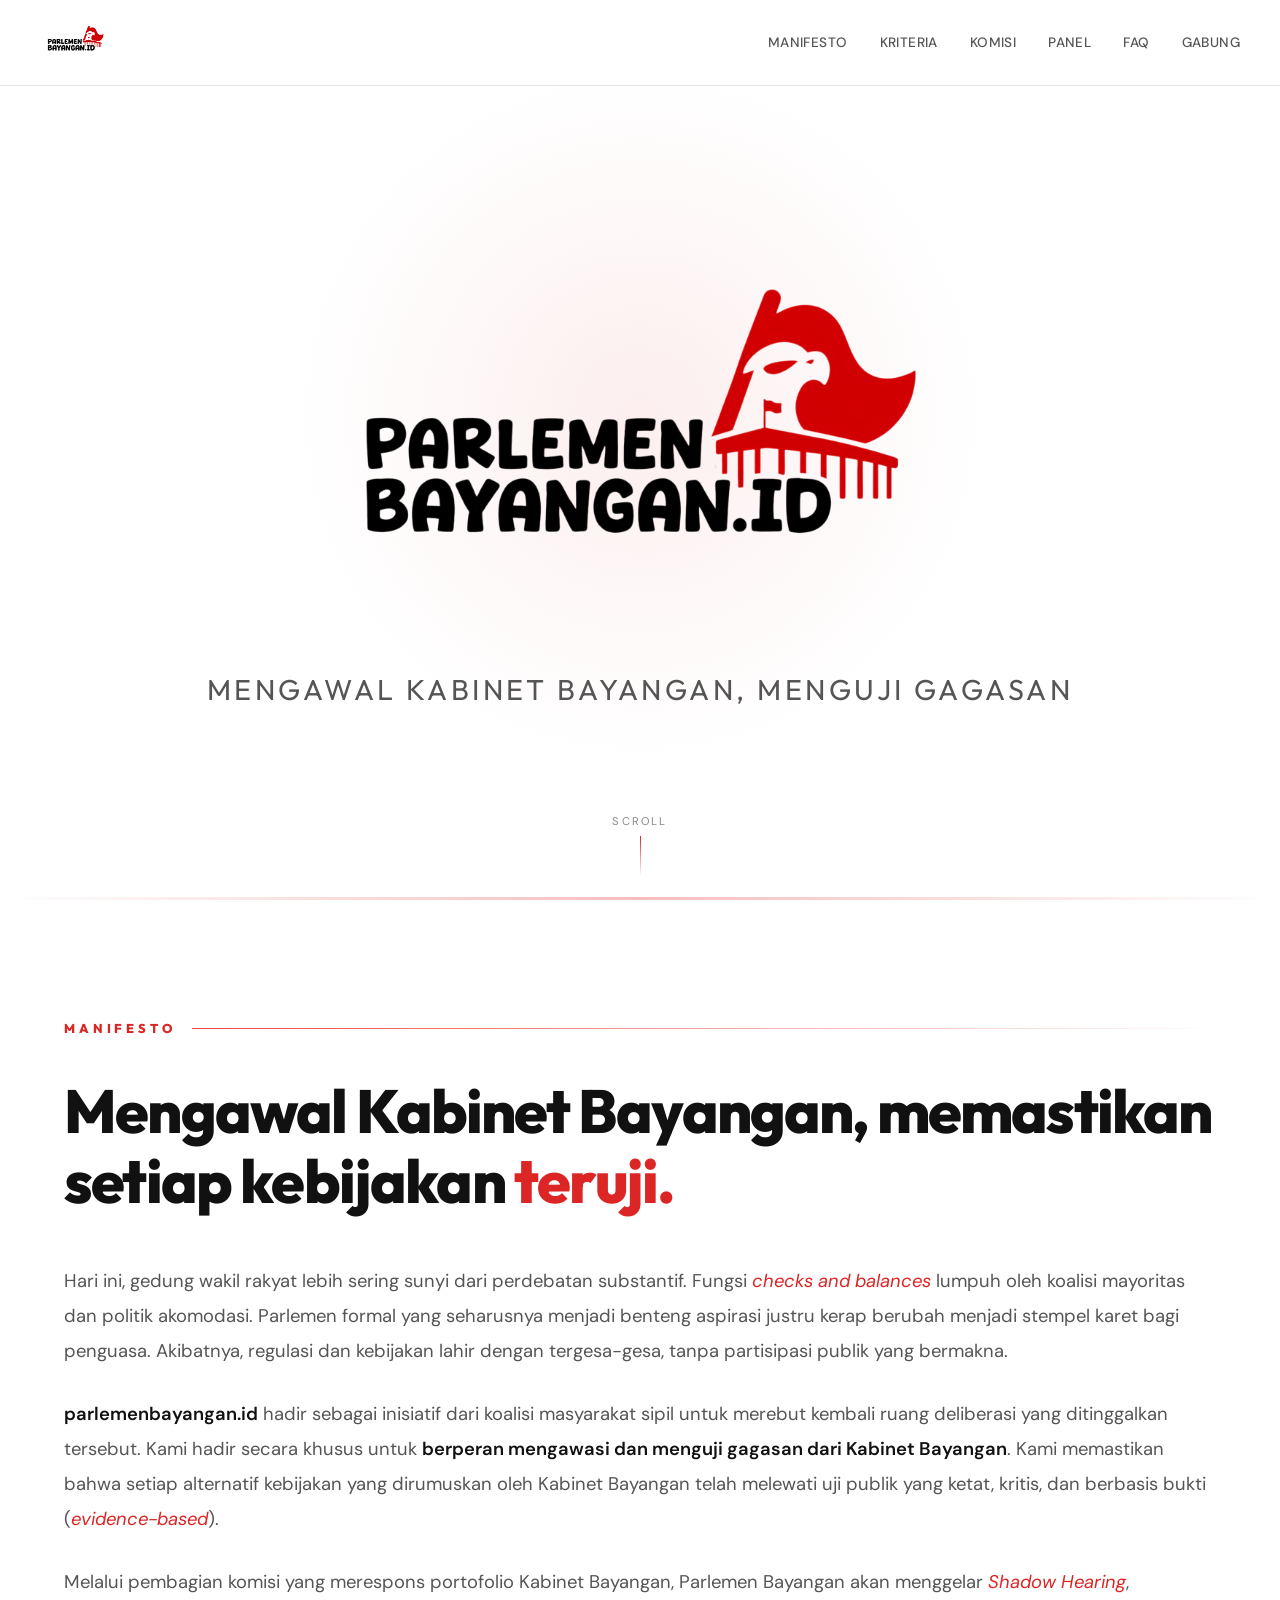
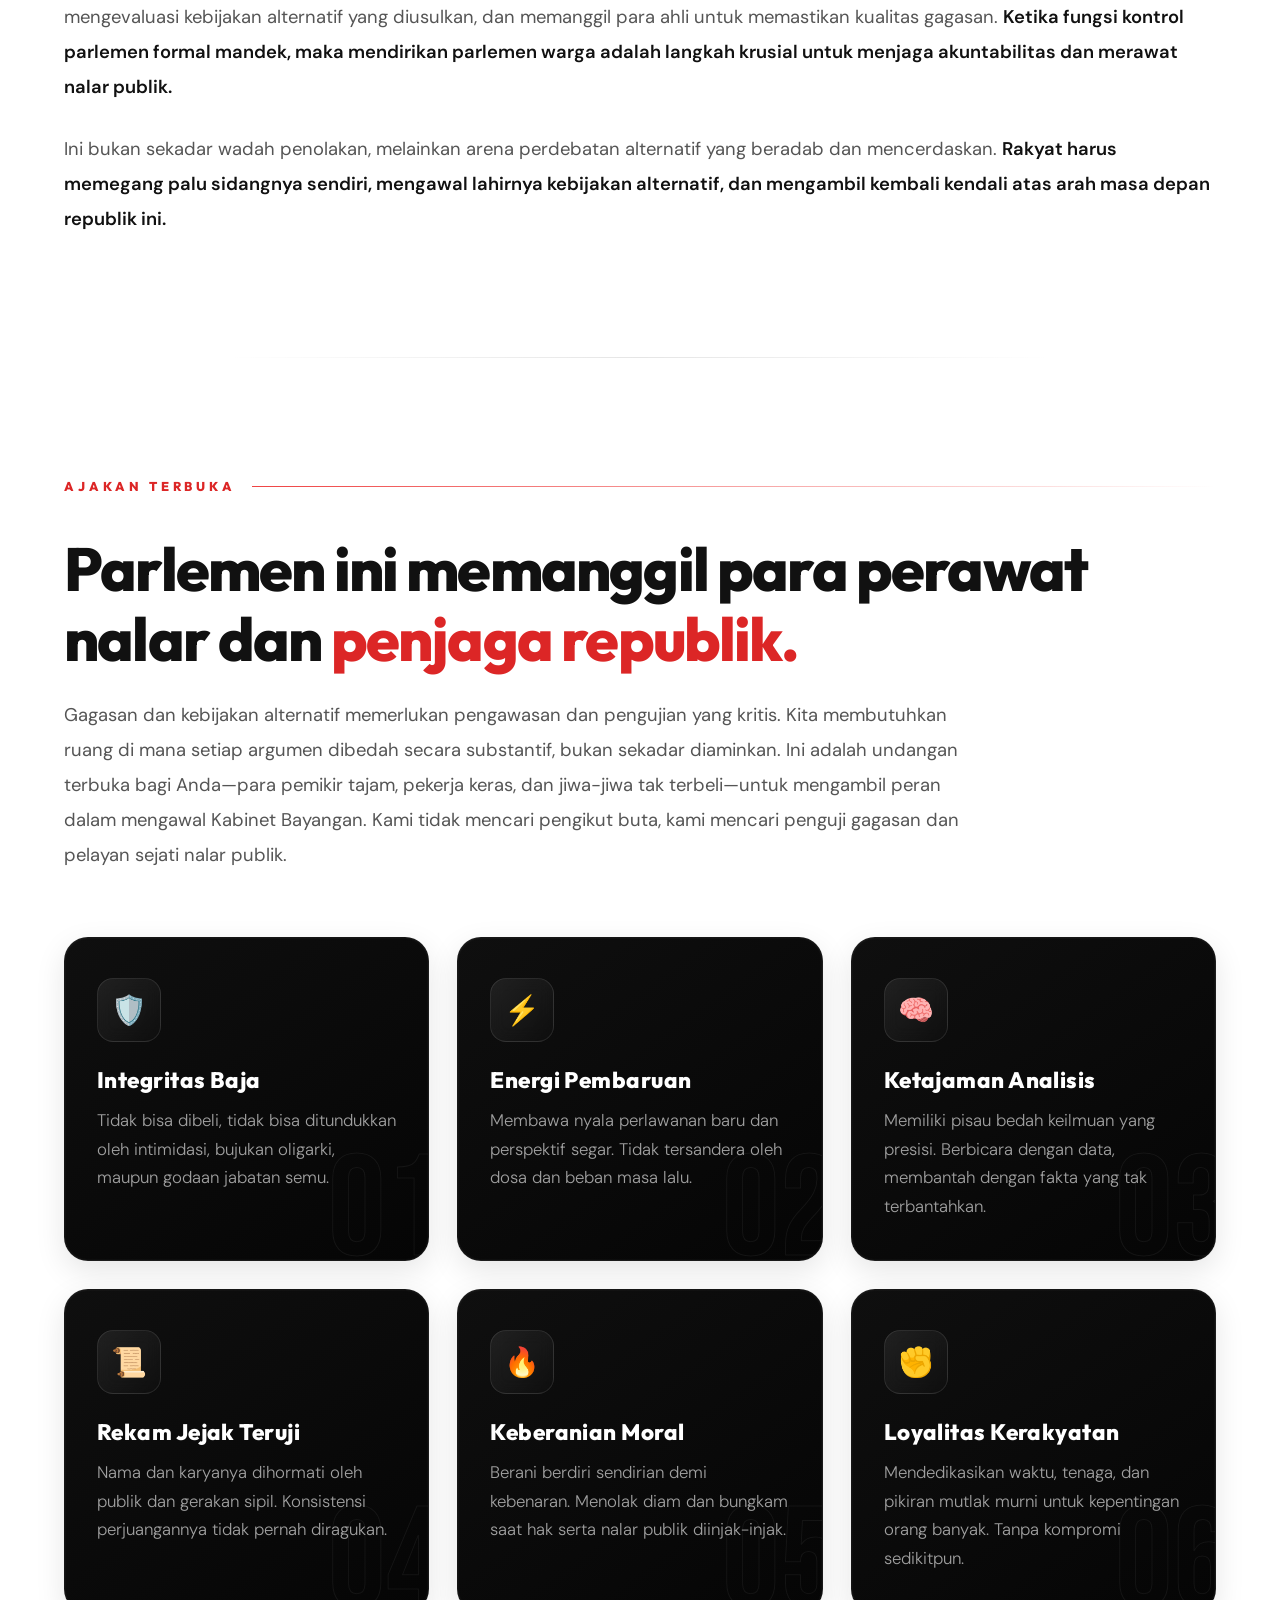
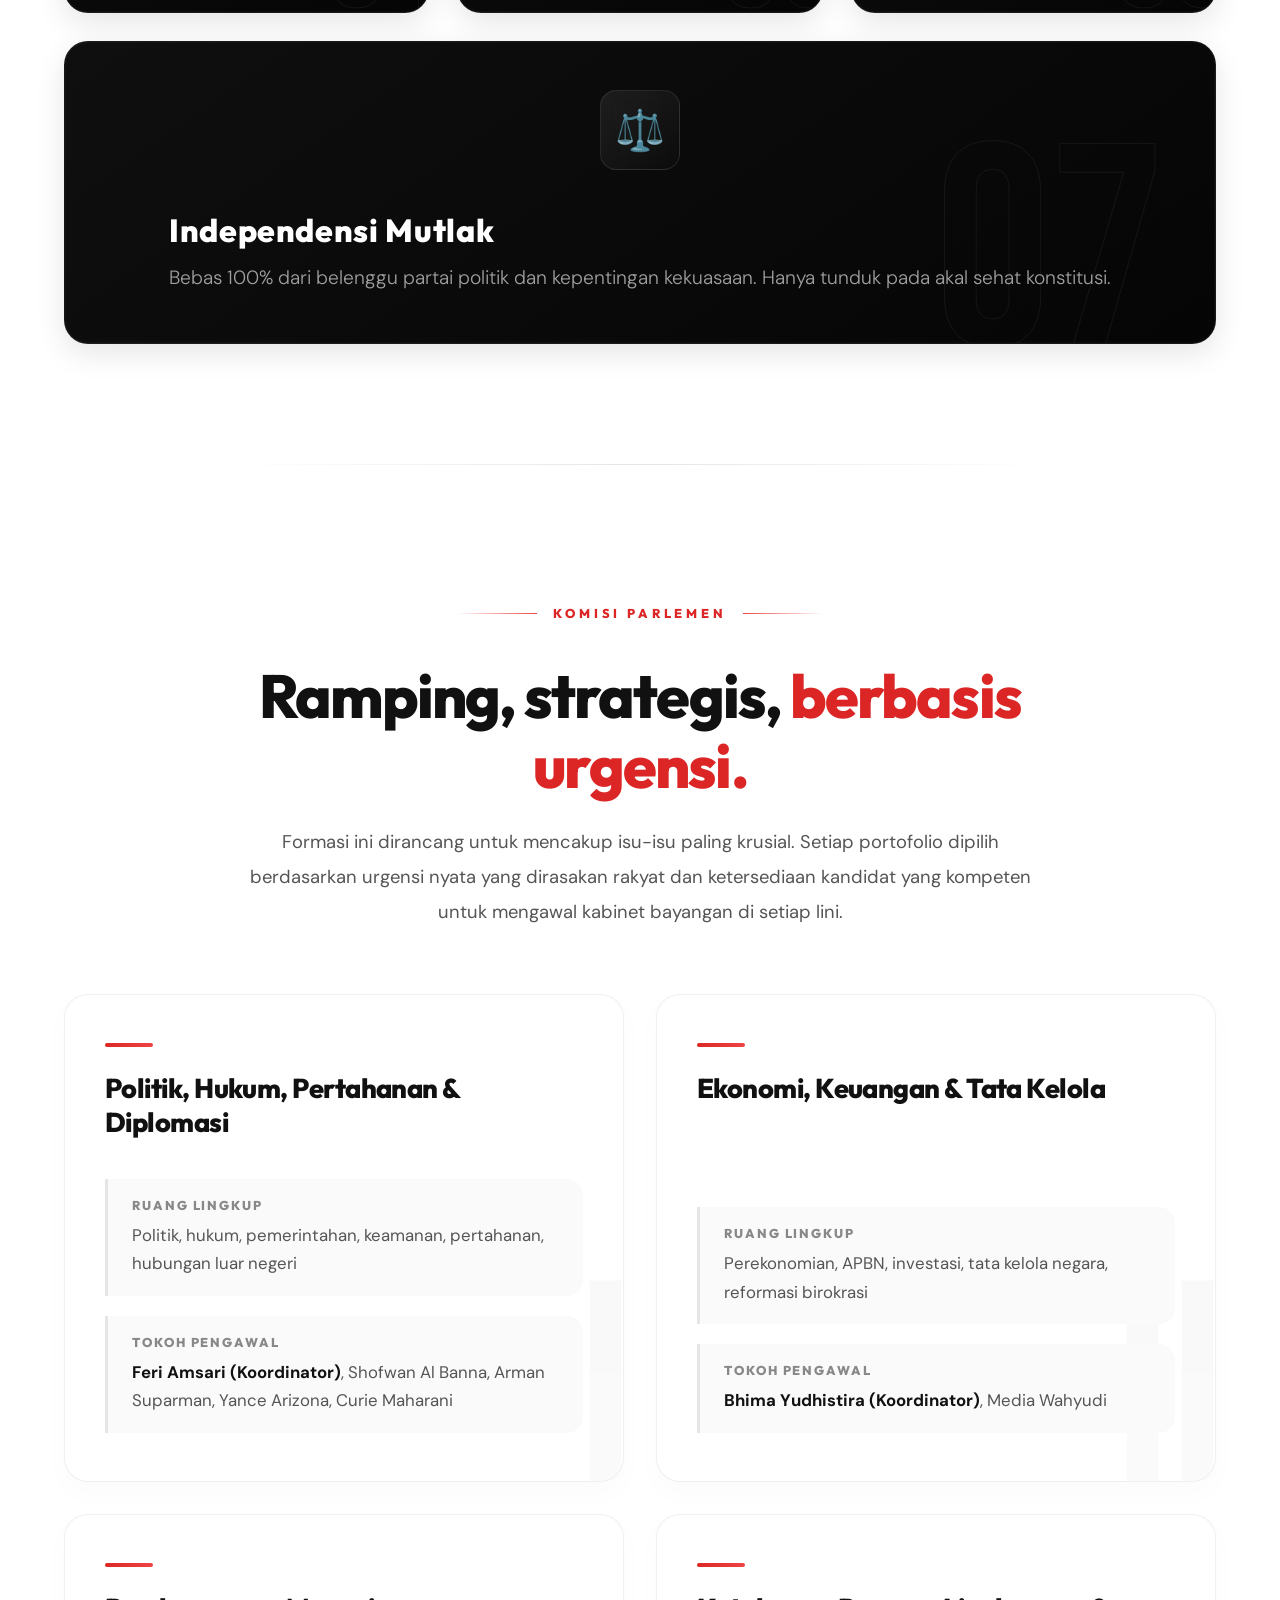
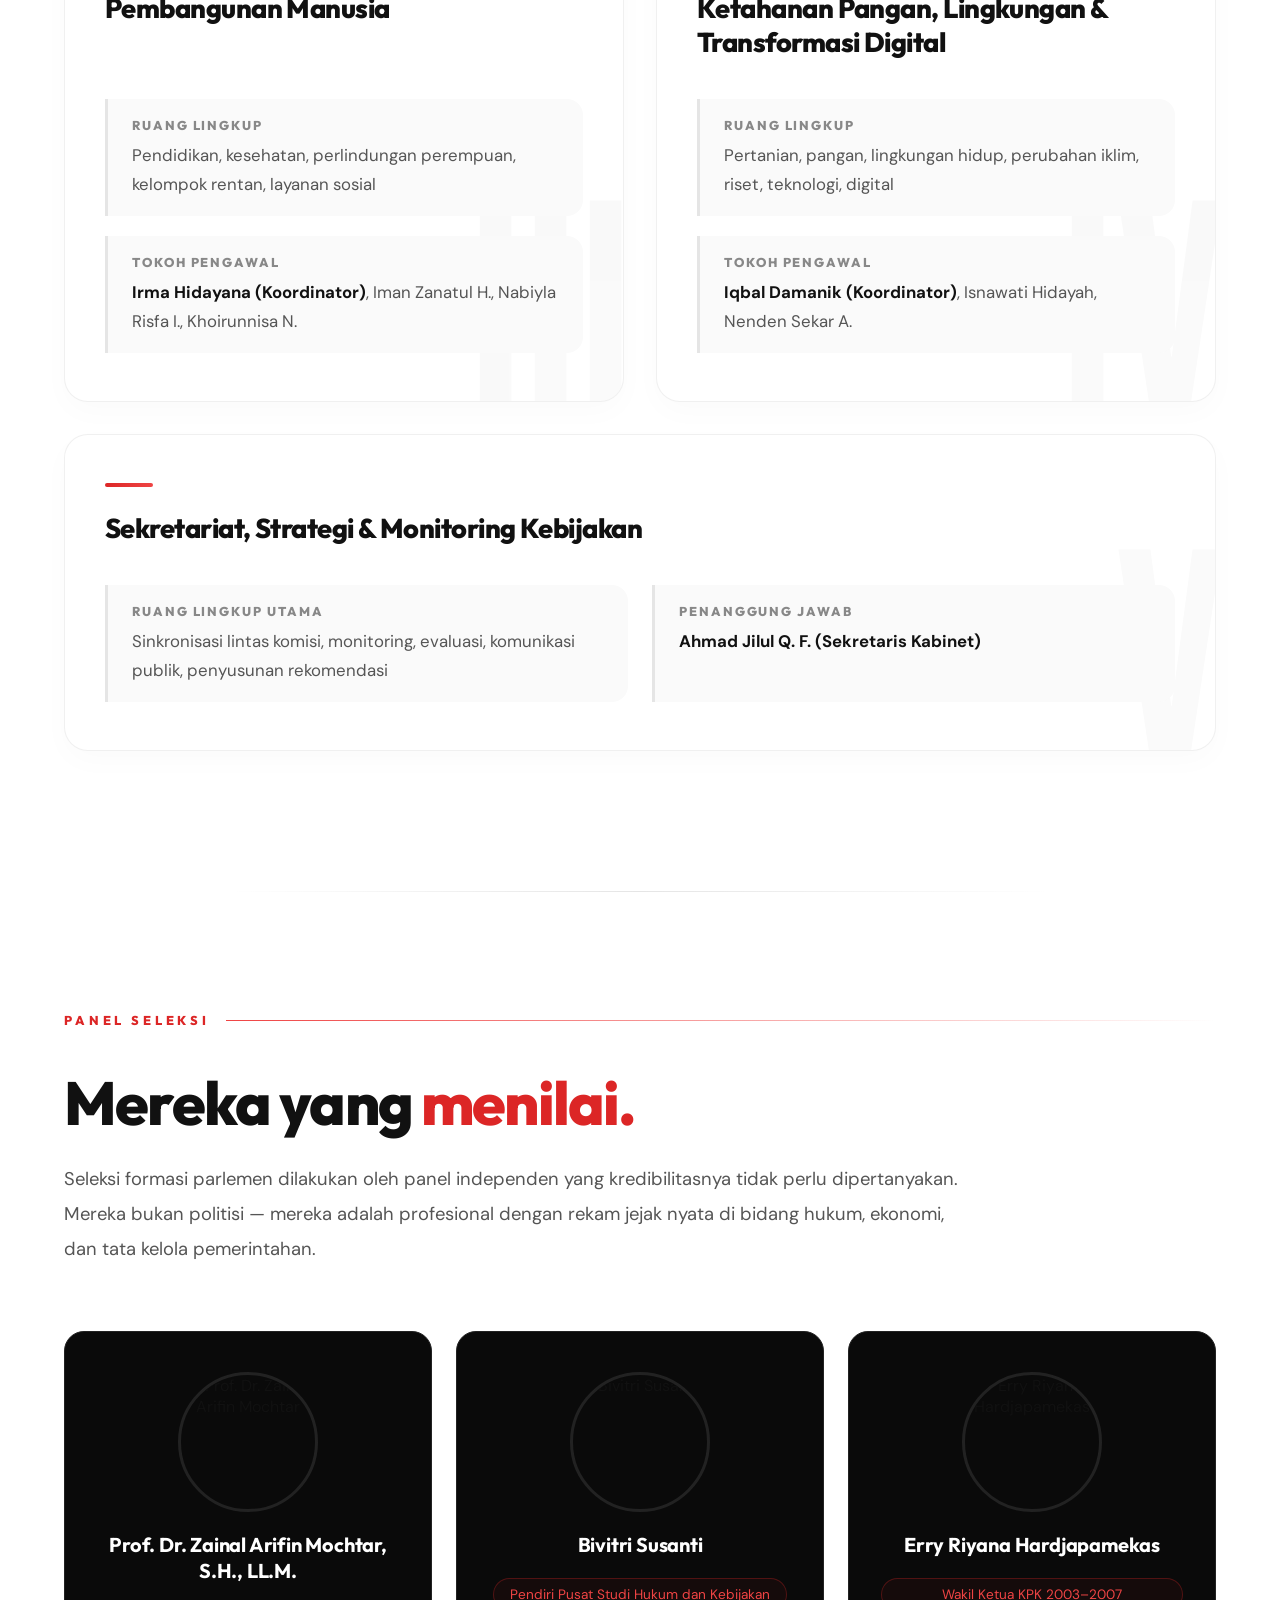
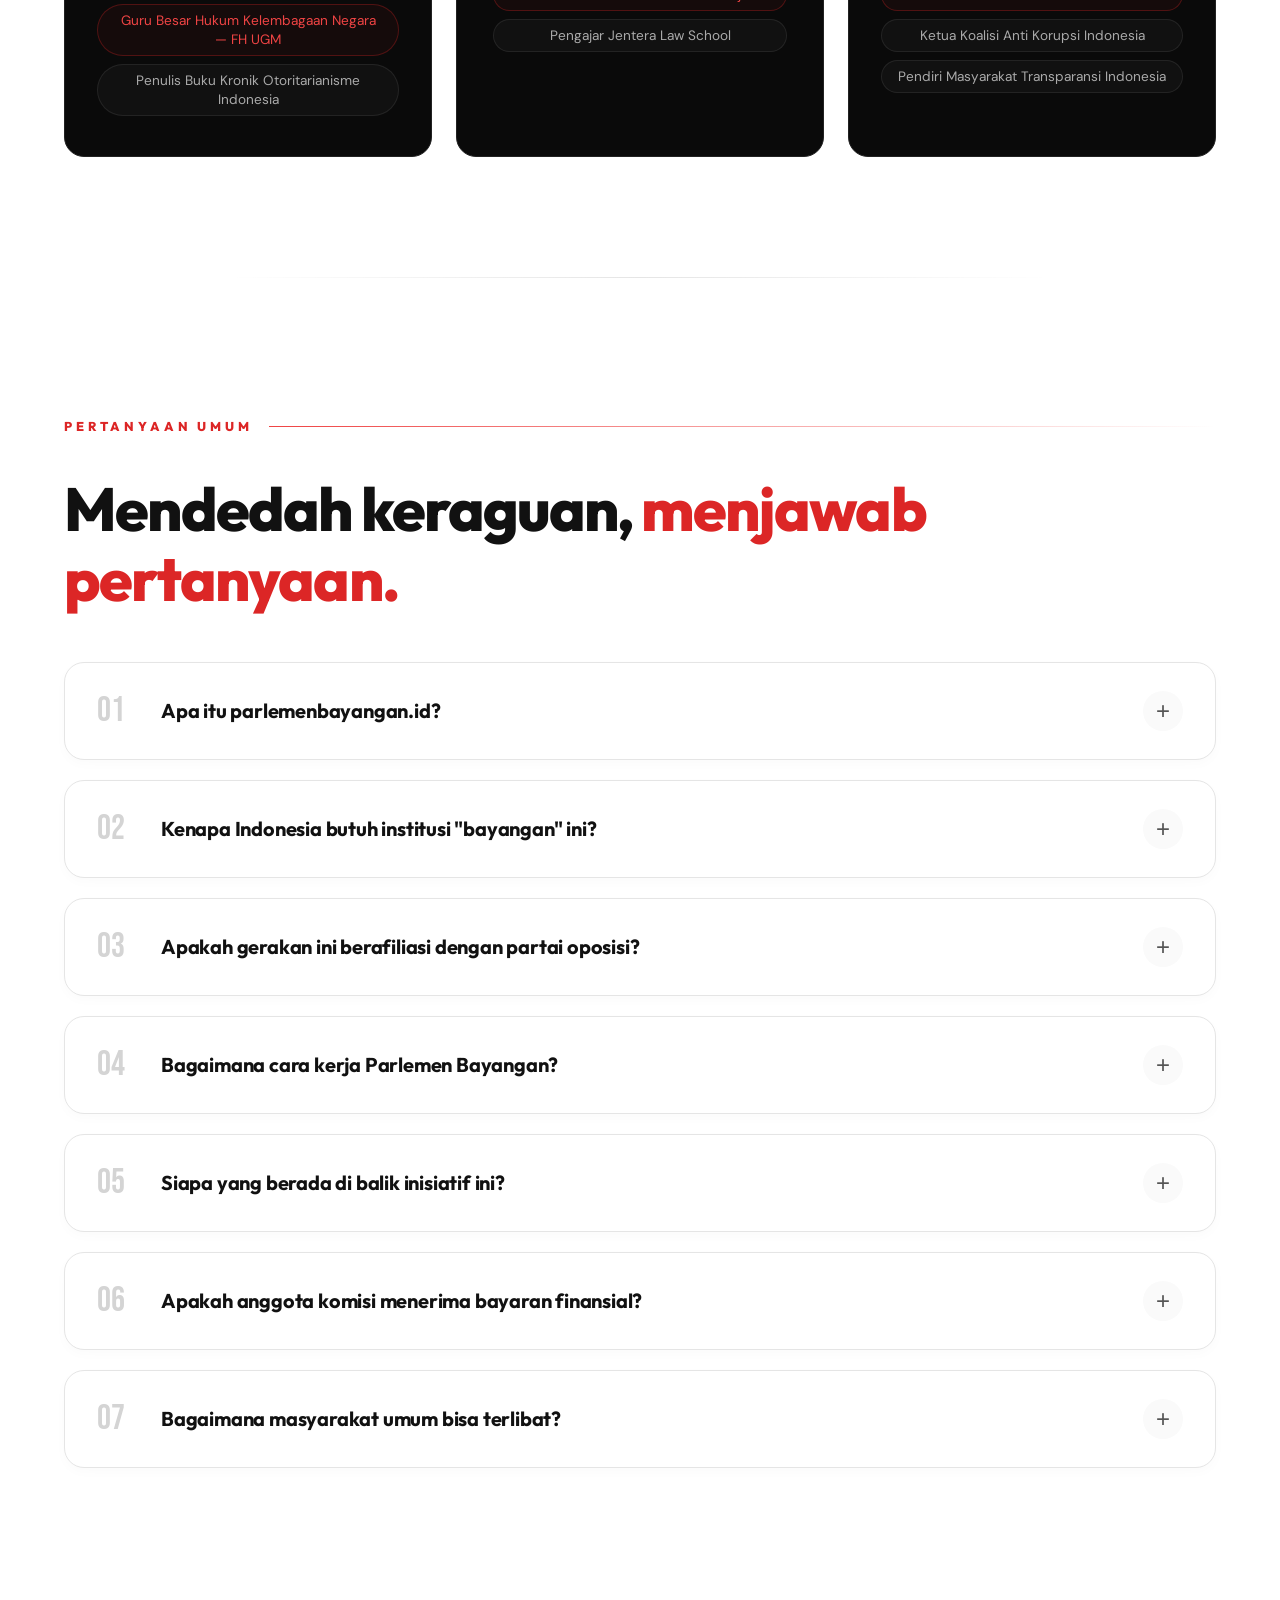
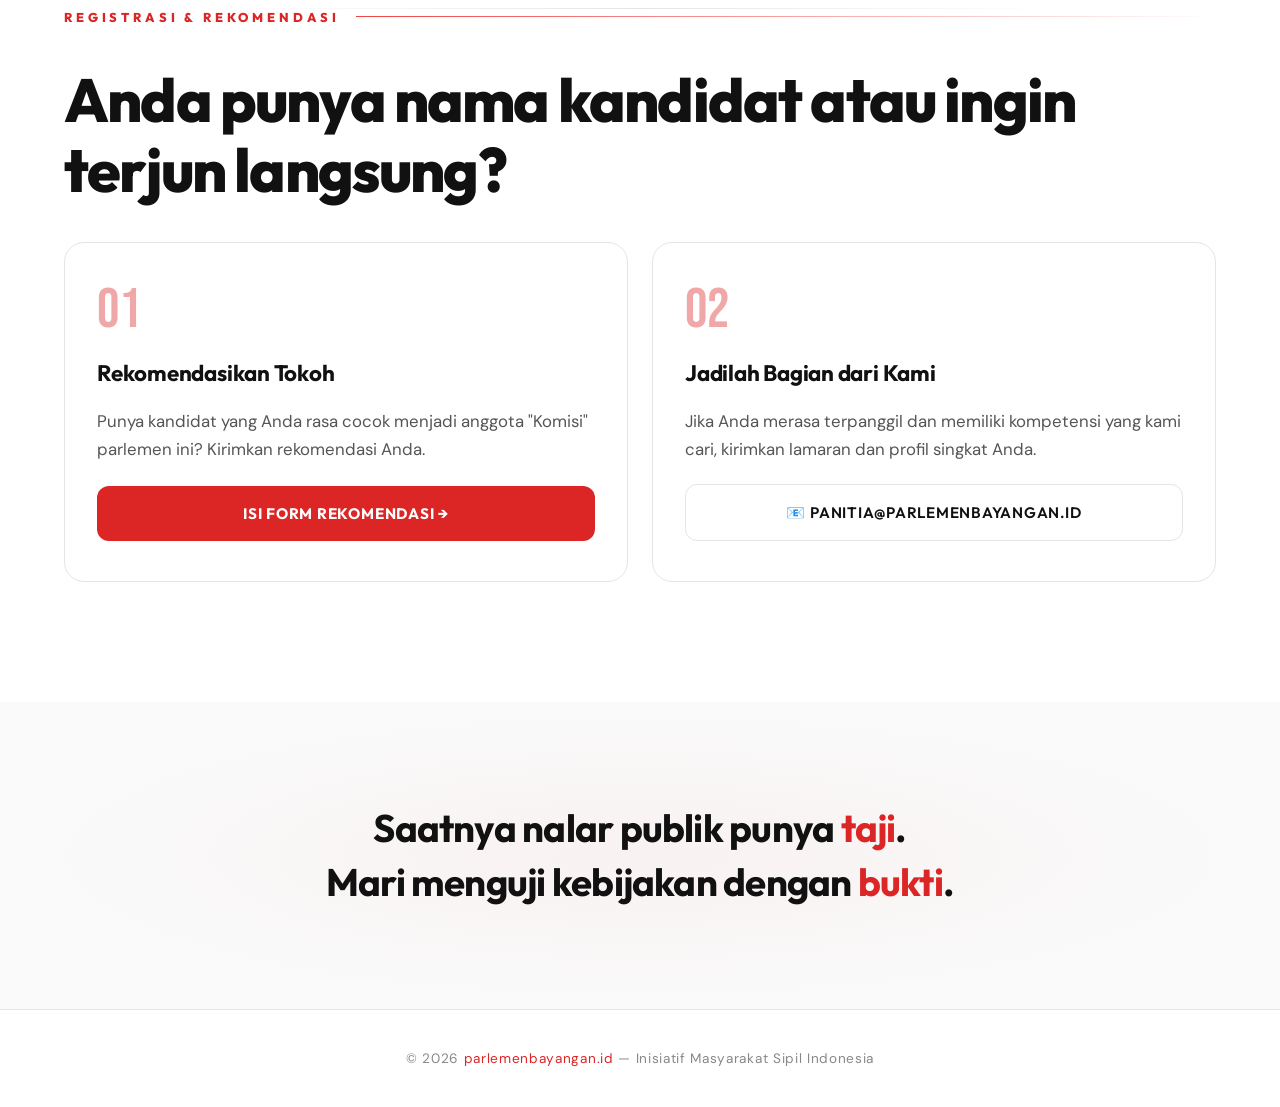
==== commit 3fafd37b: "style: standardize layout widths to 1200px and improve code formatting" ====
--- a/index.html
+++ b/index.html
@@ -5,7 +5,8 @@
   <meta charset="UTF-8">
   <meta name="viewport" content="width=device-width, initial-scale=1.0">
   <title>parlemenbayangan.id — mengawal kabinet bayangan, menguji gagasan</title>
-  <meta name="description" content="parlemenbayangan.id — Lembaga independen yang berfungsi mengawasi kabinet bayangan.">
+  <meta name="description"
+    content="parlemenbayangan.id — Lembaga independen yang berfungsi mengawasi kabinet bayangan.">
   <meta property="og:description" content="Lembaga independen yang berfungsi mengawasi kabinet bayangan.">
   <link rel="apple-touch-icon" sizes="180x180" href="./assets/favicon/apple-touch-icon.png">
   <link rel="icon" type="image/png" sizes="32x32" href="./assets/favicon/favicon-32x32.png">
@@ -232,7 +233,7 @@
     /* ── MANIFESTO ── */
     .manifesto {
       padding: 120px 24px;
-      max-width: 820px;
+      max-width: 1200px;
       margin: 0 auto;
       position: relative;
     }
@@ -533,7 +534,7 @@
     /* ── REDESIGNED KOMISI (FORMASI) SECTION ── */
     .formasi-section {
       padding: 140px 24px;
-      max-width: 1100px;
+      max-width: 1200px;
       /* Expanded for Bento Layout */
       margin: 0 auto;
     }
@@ -748,7 +749,7 @@
     /* ── PANEL SELEKSI ── */
     .panel-section {
       padding: 120px 24px;
-      max-width: 1000px;
+      max-width: 1200px;
       margin: 0 auto;
     }
 
@@ -868,7 +869,7 @@
     /* ── FAQ SECTION ── */
     .faq-section {
       padding: 140px 24px;
-      max-width: 900px;
+      max-width: 1200px;
       margin: 0 auto;
     }
 
@@ -1057,7 +1058,7 @@
     /* ── REGISTRATION & FOOTER ── */
     .register-section {
       padding: 0 24px 120px;
-      max-width: 820px;
+      max-width: 1200px;
       margin: 0 auto;
     }
 
@@ -1344,19 +1345,23 @@
   <!-- MANIFESTO -->
   <section class="manifesto" id="manifesto">
     <div class="section-label reveal">Manifesto</div>
-    <h2 class="reveal">Mengawal Kabinet Bayangan, memastikan setiap kebijakan <span class="highlight">teruji.</span></h2>
+    <h2 class="reveal">Mengawal Kabinet Bayangan, memastikan setiap kebijakan <span class="highlight">teruji.</span>
+    </h2>
     <div class="manifesto-text">
       <p class="reveal">Hari ini, gedung wakil rakyat lebih sering sunyi dari perdebatan substantif. Fungsi <em>checks
           and balances</em> lumpuh oleh koalisi mayoritas dan politik akomodasi. Parlemen formal yang seharusnya menjadi
         benteng aspirasi justru kerap berubah menjadi stempel karet bagi penguasa. Akibatnya, regulasi dan kebijakan
         lahir dengan tergesa-gesa, tanpa partisipasi publik yang bermakna.</p>
       <p class="reveal"><strong>parlemenbayangan.id</strong> hadir sebagai inisiatif dari koalisi masyarakat sipil untuk
-        merebut kembali ruang deliberasi yang ditinggalkan tersebut. Kami hadir secara khusus untuk <strong>berperan mengawasi dan menguji gagasan dari Kabinet Bayangan</strong>. 
-        Kami memastikan bahwa setiap alternatif kebijakan yang dirumuskan oleh Kabinet Bayangan telah melewati uji publik yang
+        merebut kembali ruang deliberasi yang ditinggalkan tersebut. Kami hadir secara khusus untuk <strong>berperan
+          mengawasi dan menguji gagasan dari Kabinet Bayangan</strong>.
+        Kami memastikan bahwa setiap alternatif kebijakan yang dirumuskan oleh Kabinet Bayangan telah melewati uji
+        publik yang
         ketat, kritis, dan berbasis bukti (<em>evidence-based</em>).</p>
       <p class="reveal">Melalui pembagian komisi yang merespons portofolio Kabinet Bayangan, Parlemen Bayangan akan
         menggelar <em>Shadow Hearing</em>, mengevaluasi kebijakan alternatif yang diusulkan, dan memanggil para
-        ahli untuk memastikan kualitas gagasan. <strong>Ketika fungsi kontrol parlemen formal mandek, maka mendirikan parlemen warga
+        ahli untuk memastikan kualitas gagasan. <strong>Ketika fungsi kontrol parlemen formal mandek, maka mendirikan
+          parlemen warga
           adalah langkah krusial untuk menjaga akuntabilitas dan merawat nalar publik.</strong></p>
       <p class="reveal">Ini bukan sekadar wadah penolakan, melainkan arena perdebatan alternatif yang beradab dan
         mencerdaskan. <strong>Rakyat harus memegang palu sidangnya sendiri, mengawal lahirnya kebijakan alternatif, dan
@@ -1371,7 +1376,11 @@
     <div class="section-label reveal">Ajakan Terbuka</div>
     <h2 class="reveal">Parlemen ini memanggil para perawat nalar dan <span class="highlight">penjaga republik.</span>
     </h2>
-    <p class="cta-intro reveal">Gagasan dan kebijakan alternatif memerlukan pengawasan dan pengujian yang kritis. Kita membutuhkan ruang di mana setiap argumen dibedah secara substantif, bukan sekadar diaminkan. Ini adalah undangan terbuka bagi Anda—para pemikir tajam, pekerja keras, dan jiwa-jiwa tak terbeli—untuk mengambil peran dalam mengawal Kabinet Bayangan. Kami tidak mencari pengikut buta, kami mencari penguji gagasan dan pelayan sejati nalar publik.</p>
+    <p class="cta-intro reveal">Gagasan dan kebijakan alternatif memerlukan pengawasan dan pengujian yang kritis. Kita
+      membutuhkan ruang di mana setiap argumen dibedah secara substantif, bukan sekadar diaminkan. Ini adalah undangan
+      terbuka bagi Anda—para pemikir tajam, pekerja keras, dan jiwa-jiwa tak terbeli—untuk mengambil peran dalam
+      mengawal Kabinet Bayangan. Kami tidak mencari pengikut buta, kami mencari penguji gagasan dan pelayan sejati nalar
+      publik.</p>
 
     <div class="criteria-grid">
       <!-- Item 01 -->
@@ -1633,7 +1642,9 @@
         </button>
         <div class="faq-answer">
           <div class="faq-answer-inner">
-            Sebuah platform independen masyarakat sipil yang berfungsi khusus untuk mengawasi <em>Kabinet Bayangan</em>. Kami hadir untuk membedah, menguji, dan memastikan kualitas dari setiap alternatif kebijakan publik yang ditawarkan. Platform ini
+            Sebuah platform independen masyarakat sipil yang berfungsi khusus untuk mengawasi <em>Kabinet Bayangan</em>.
+            Kami hadir untuk membedah, menguji, dan memastikan kualitas dari setiap alternatif kebijakan publik yang
+            ditawarkan. Platform ini
             berfungsi sebagai wadah kolaborasi lintas elemen: akademisi, aktivis, teknokrat, jurnalis, hingga organisasi
             masyarakat.
           </div>
@@ -1770,7 +1781,8 @@
 
   <!-- CLOSING -->
   <section class="closing">
-    <p class="reveal">Saatnya nalar publik punya <span>taji</span>.<br>Mari menguji kebijakan dengan <span>bukti</span>.</p>
+    <p class="reveal">Saatnya nalar publik punya <span>taji</span>.<br>Mari menguji kebijakan dengan <span>bukti</span>.
+    </p>
   </section>
 
   <!-- FOOTER -->
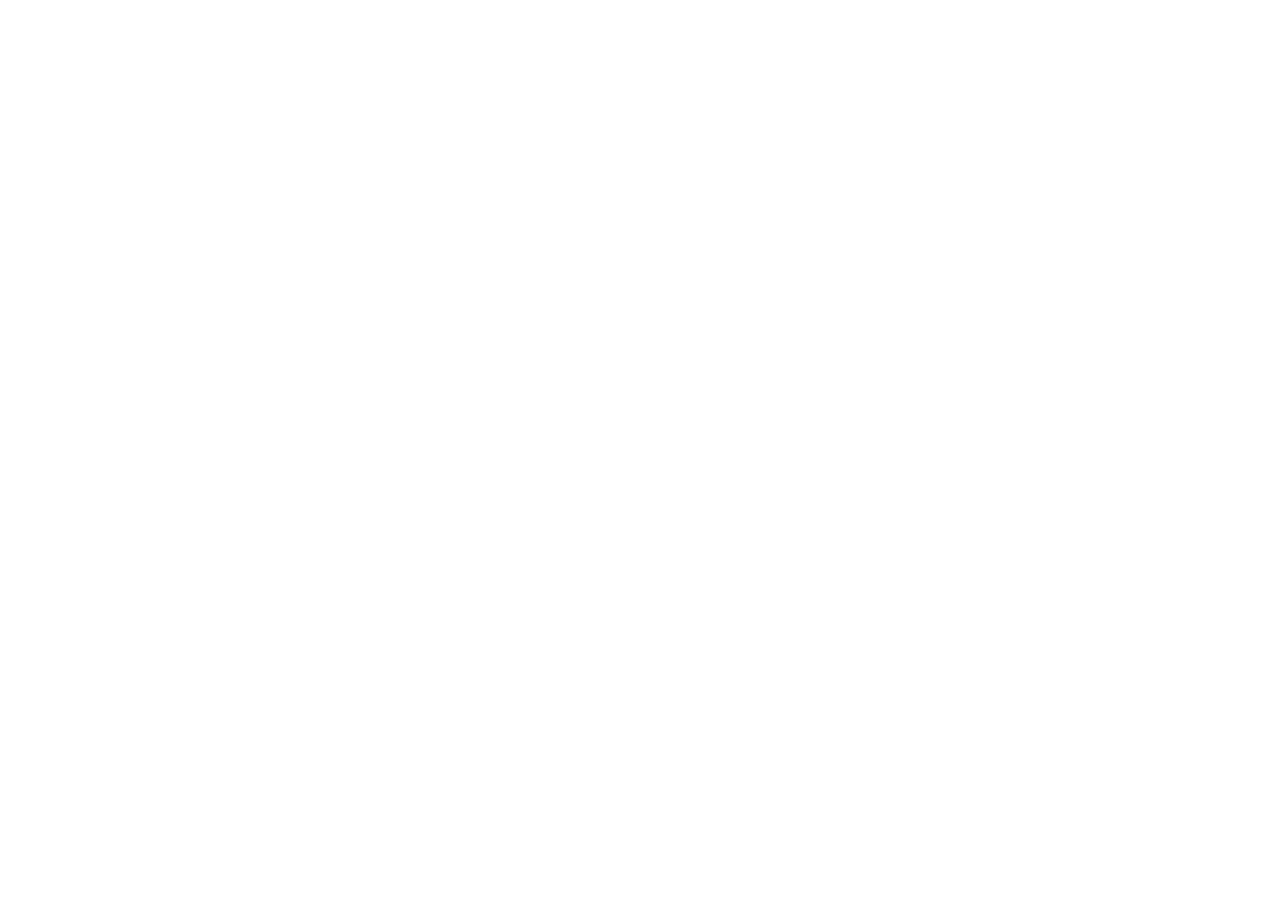
==== commit 0d67b84f: "feat: implement SEO optimization with metadata, structured JSON-LD data, sitemap, robots.txt, and OG" ====
--- a/index.html
+++ b/index.html
@@ -4,10 +4,21 @@
 <head>
   <meta charset="UTF-8">
   <meta name="viewport" content="width=device-width, initial-scale=1.0">
-  <title>parlemenbayangan.id — mengawal kabinet bayangan, menguji gagasan</title>
+  <title>Parlemen Bayangan Indonesia — Mengawal Kabinet Bayangan, Menguji Gagasan</title>
   <meta name="description"
-    content="parlemenbayangan.id — Lembaga independen yang berfungsi mengawasi kabinet bayangan.">
-  <meta property="og:description" content="Lembaga independen yang berfungsi mengawasi kabinet bayangan.">
+    content="Parlemen Bayangan adalah lembaga independen yang mengawasi kinerja kabinet bayangan Indonesia, memastikan setiap kebijakan teruji dan dapat dipertanggungjawabkan kepada publik.">
+  <link rel="canonical" href="https://parlemenbayangan.id/">
+  <link rel="alternate" hreflang="id" href="https://parlemenbayangan.id/">
+  <link rel="alternate" hreflang="x-default" href="https://parlemenbayangan.id/">
+  <meta property="og:type" content="website">
+  <meta property="og:url" content="https://parlemenbayangan.id/">
+  <meta property="og:title" content="Parlemen Bayangan Indonesia — Mengawal Kabinet Bayangan, Menguji Gagasan">
+  <meta property="og:description" content="Lembaga independen yang mengawasi kinerja kabinet bayangan Indonesia, memastikan setiap kebijakan teruji dan dapat dipertanggungjawabkan kepada publik.">
+  <meta property="og:image" content="https://parlemenbayangan.id/assets/og-image.jpg">
+  <meta name="twitter:card" content="summary_large_image">
+  <meta name="twitter:title" content="Parlemen Bayangan Indonesia — Mengawal Kabinet Bayangan">
+  <meta name="twitter:description" content="Lembaga independen yang mengawasi kabinet bayangan dan menguji gagasan kebijakan publik Indonesia.">
+  <meta name="twitter:image" content="https://parlemenbayangan.id/assets/og-image.jpg">
   <link rel="apple-touch-icon" sizes="180x180" href="./assets/favicon/apple-touch-icon.png">
   <link rel="icon" type="image/png" sizes="32x32" href="./assets/favicon/favicon-32x32.png">
   <link rel="icon" type="image/png" sizes="16x16" href="./assets/favicon/favicon-16x16.png">
@@ -1302,7 +1313,28 @@
         grid-template-columns: 1fr;
       }
     }
-  </style>
+  <script type="application/ld+json">
+  {
+    "@context": "https://schema.org",
+    "@graph": [
+      {
+        "@type": "Organization",
+        "@id": "https://parlemenbayangan.id/#organization",
+        "name": "Parlemen Bayangan",
+        "url": "https://parlemenbayangan.id",
+        "description": "Lembaga independen masyarakat sipil yang mengawasi kabinet bayangan Indonesia.",
+        "inLanguage": "id"
+      },
+      {
+        "@type": "WebSite",
+        "@id": "https://parlemenbayangan.id/#website",
+        "url": "https://parlemenbayangan.id",
+        "name": "Parlemen Bayangan",
+        "publisher": { "@id": "https://parlemenbayangan.id/#organization" }
+      }
+    ]
+  }
+  </script>
 </head>
 
 <body>
@@ -1310,7 +1342,7 @@
   <!-- NAV -->
   <nav id="navbar">
     <div class="nav-logo">
-      <a href="#"><img src="./assets/logo/logo-screen-transparent.png" alt="parlemenbayangan.id"></a>
+      <a href="/"><img src="./assets/logo/logo-screen-transparent.png" alt="Logo Parlemen Bayangan"></a>
     </div>
     <button class="menu-toggle" aria-label="Toggle Menu">
       <svg viewBox="0 0 24 24" fill="none" stroke="currentColor" stroke-width="2" stroke-linecap="round"
@@ -1321,21 +1353,21 @@
       </svg>
     </button>
     <div class="nav-links">
-      <a href="#manifesto">Manifesto</a>
-      <a href="#kriteria">Kriteria</a>
-      <a href="#komisi">Komisi</a>
-      <a href="#panel">Panel</a>
-      <a href="#faq">FAQ</a>
-      <a href="#gabung">Gabung</a>
+      <a href="./manifesto.html">Manifesto</a>
+      <a href="./kriteria.html">Kriteria</a>
+      <a href="./komisi.html">Komisi</a>
+      <a href="./panel.html">Panel</a>
+      <a href="./faq.html">FAQ</a>
+      <a href="./gabung.html">Gabung</a>
     </div>
   </nav>
 
   <!-- HERO -->
   <section class="hero">
     <div class="hero-logo-wrap">
-      <img src="./assets/logo/logo-screen-transparent.png" alt="parlemenbayangan.id" class="hero-logo-img">
+      <img src="./assets/logo/logo-screen-transparent.png" alt="Logo Parlemen Bayangan" class="hero-logo-img">
     </div>
-    <p class="hero-tagline">mengawal kabinet bayangan, menguji gagasan</p>
+    <h1 class="hero-tagline">mengawal kabinet bayangan, menguji gagasan</h1>
     <div class="scroll-hint">
       <span>scroll</span>
       <div class="scroll-line"></div>
@@ -1767,7 +1799,7 @@
         <div class="card-number">01</div>
         <h3>Rekomendasikan Tokoh</h3>
         <p>Punya kandidat yang Anda rasa cocok menjadi anggota "Komisi" parlemen ini? Kirimkan rekomendasi Anda.</p>
-        <a href="https://forms.gle/4gugKXK7ShDKzQqE7" target="_blank" class="btn-primary">Isi Form Rekomendasi →</a>
+        <a href="https://forms.gle/4gugKXK7ShDKzQqE7" target="_blank" rel="noopener noreferrer" class="btn-primary">Isi Form Rekomendasi →</a>
       </div>
       <div class="register-card reveal">
         <div class="card-number">02</div>
@@ -1787,7 +1819,7 @@
 
   <!-- FOOTER -->
   <footer>
-    <p>© 2026 <a href="#">parlemenbayangan.id</a> — Inisiatif Masyarakat Sipil Indonesia</p>
+    <p>© 2026 <a href="/">parlemenbayangan.id</a> — Inisiatif Masyarakat Sipil Indonesia</p>
   </footer>
 
   <!-- SCRIPTS -->
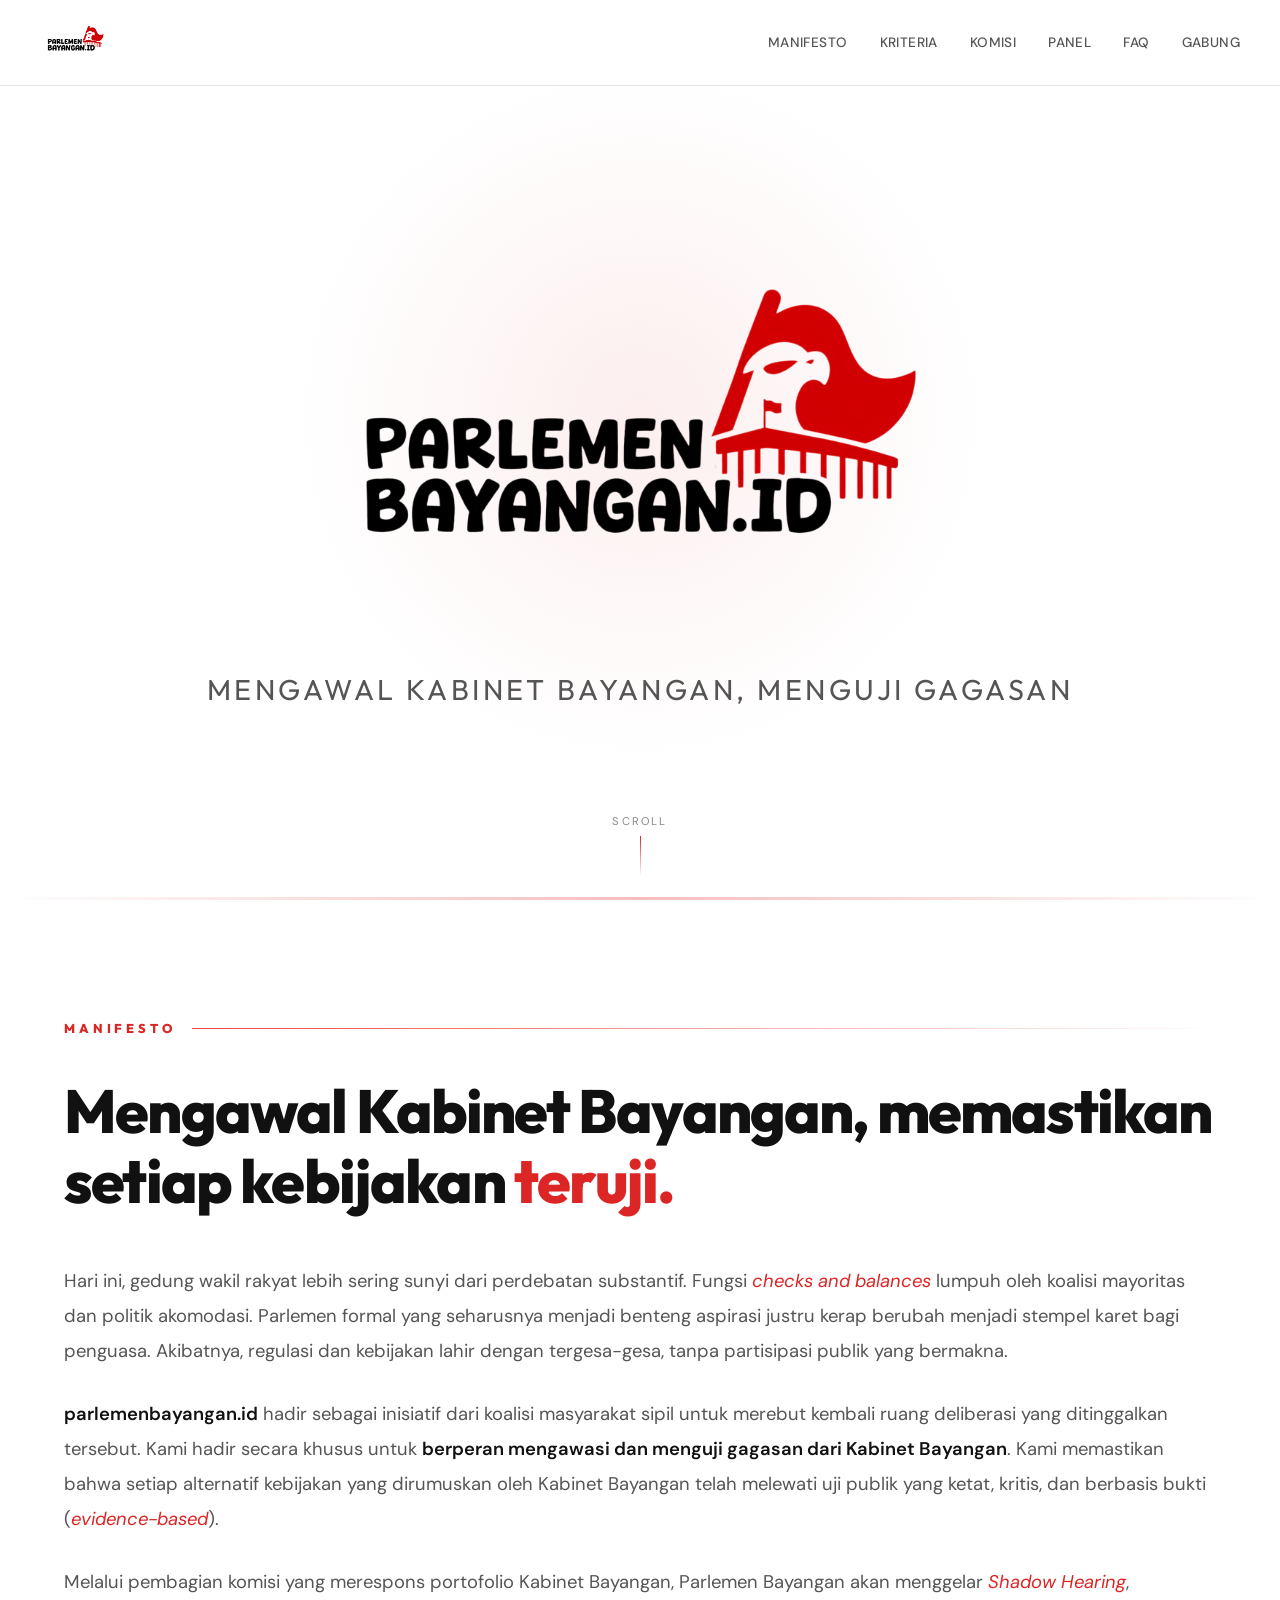
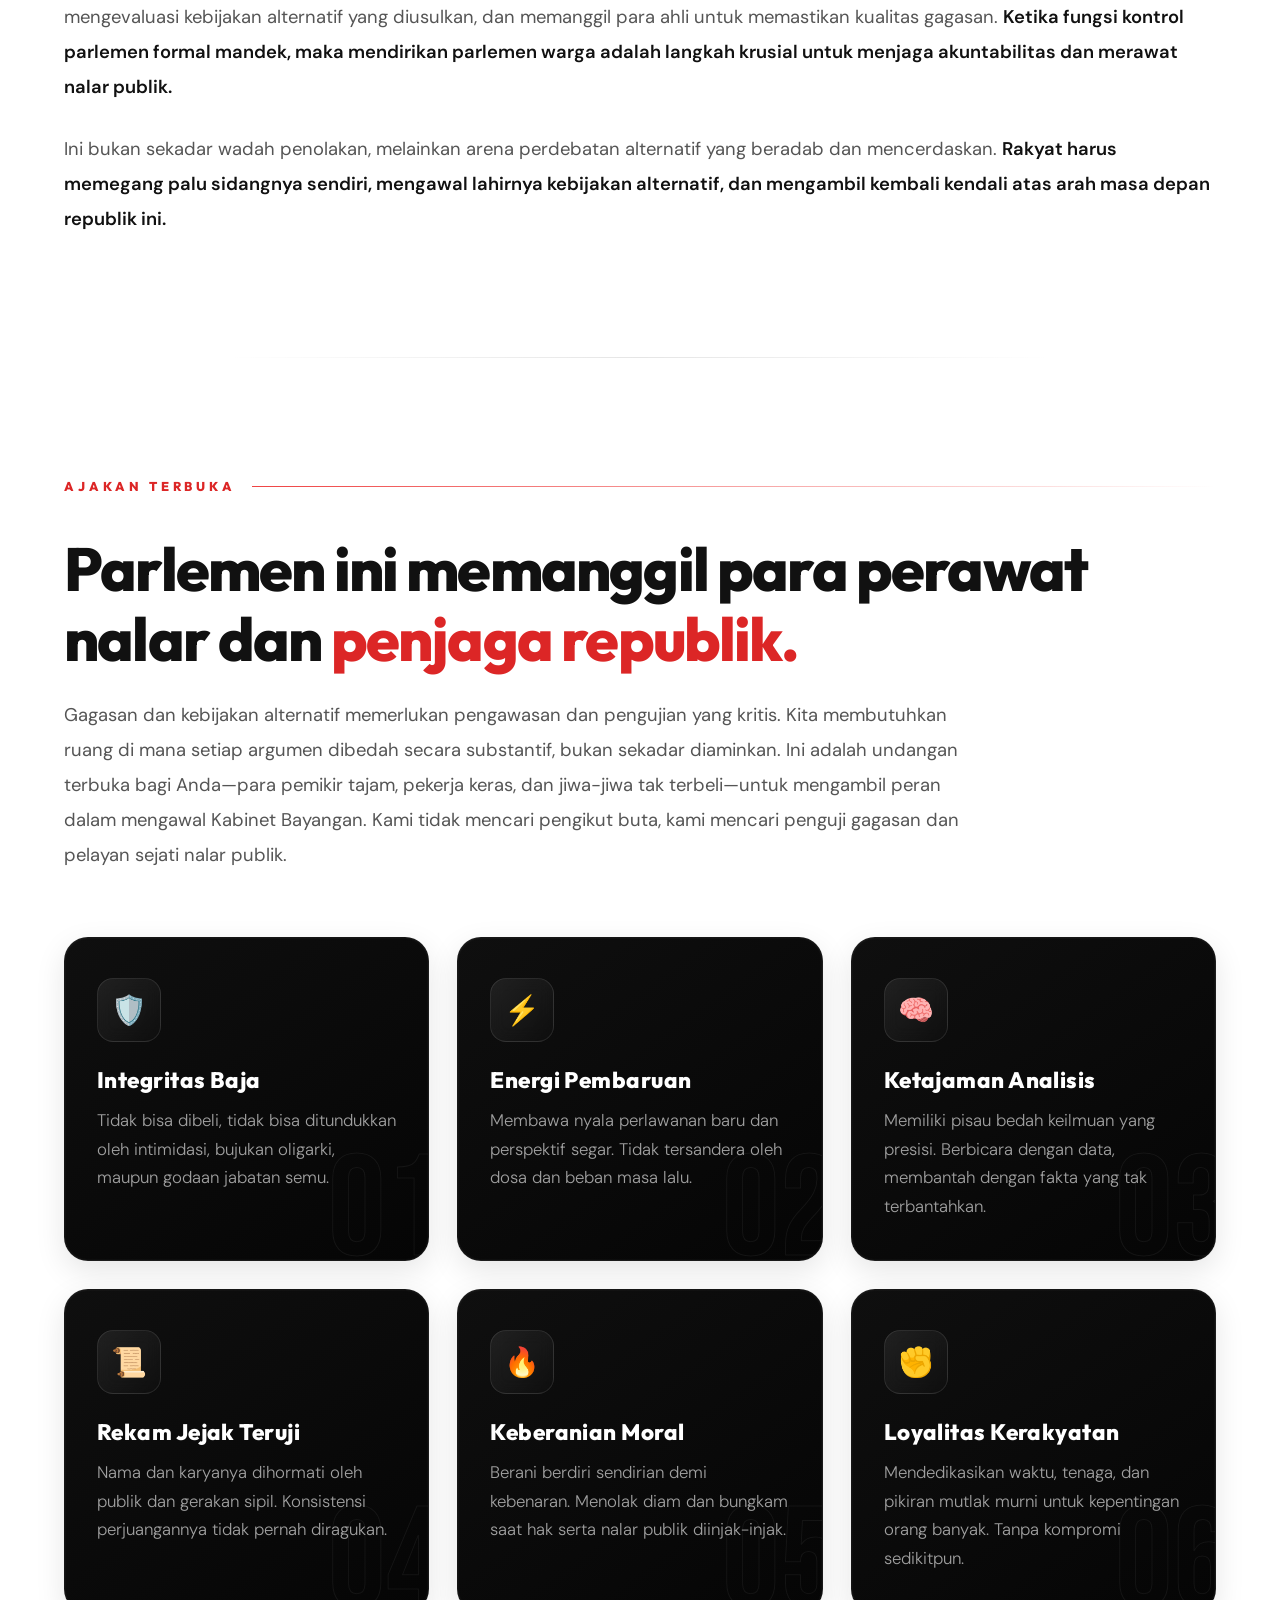
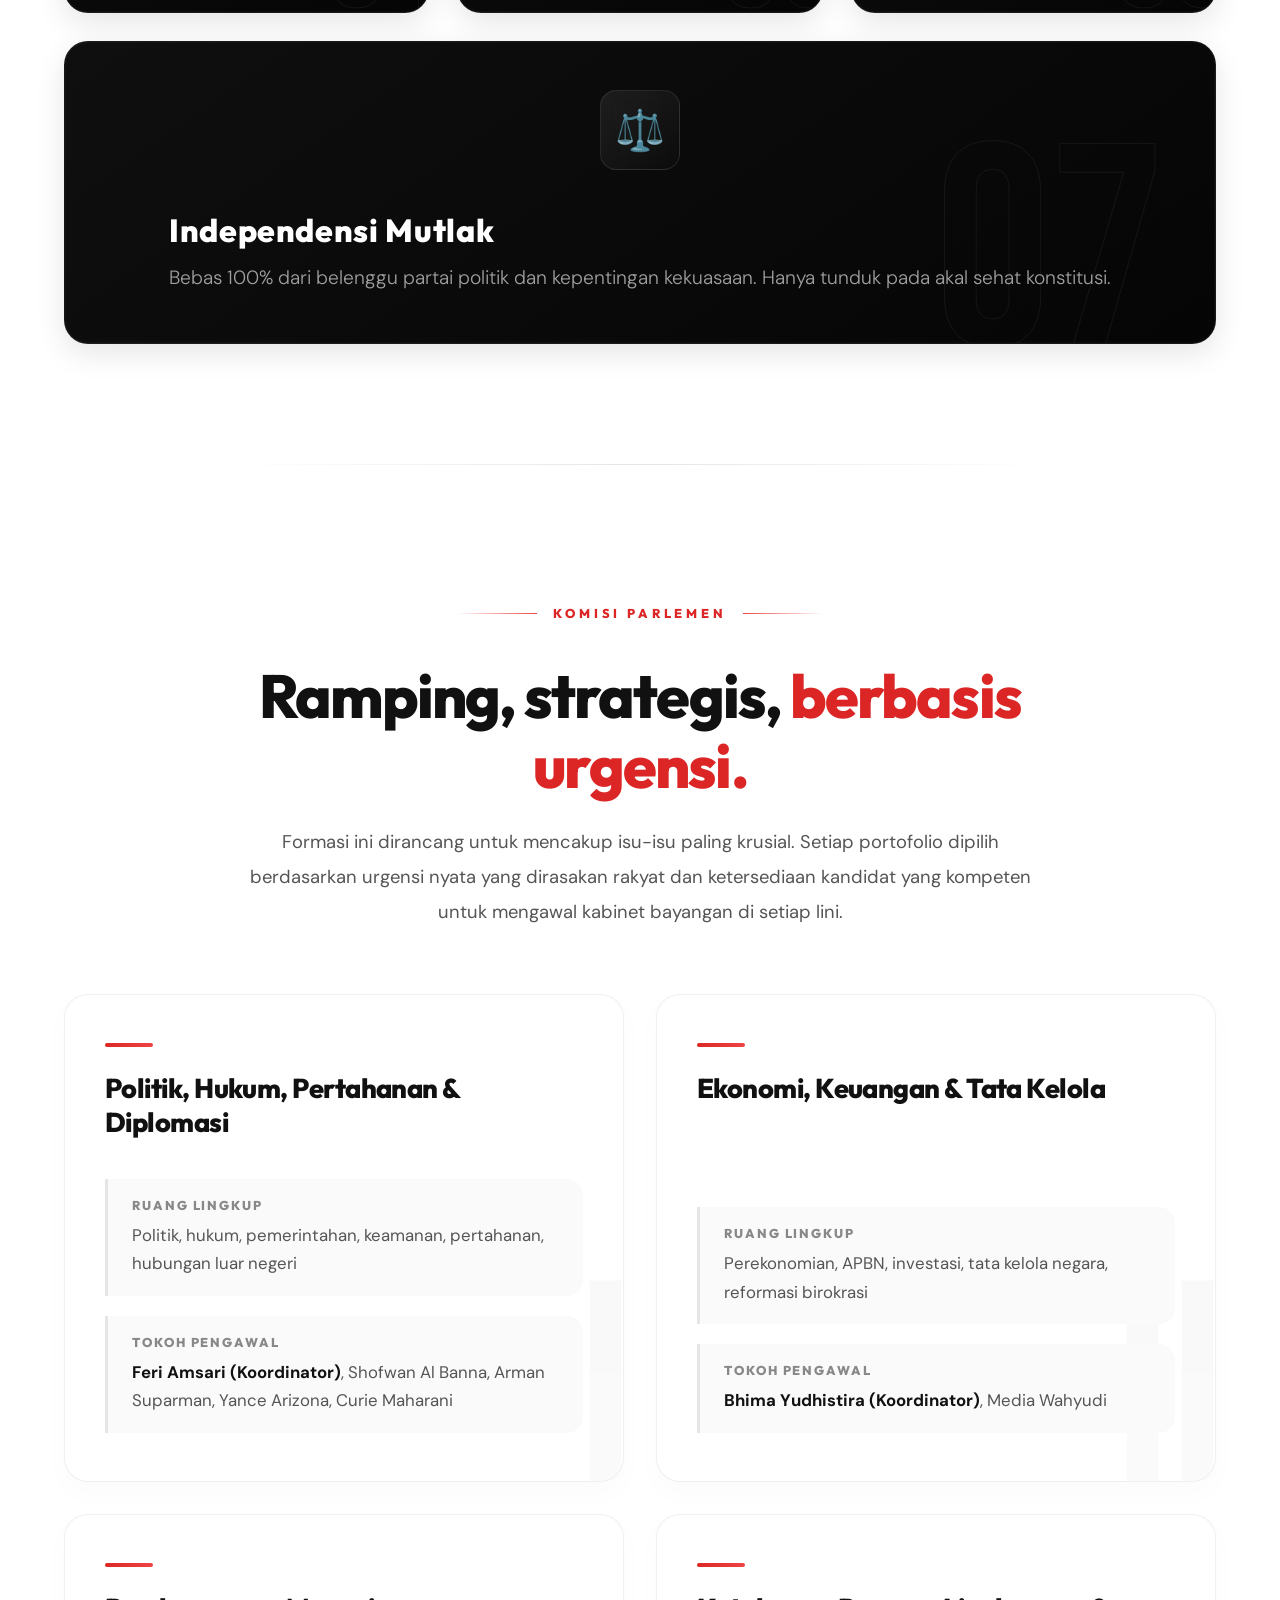
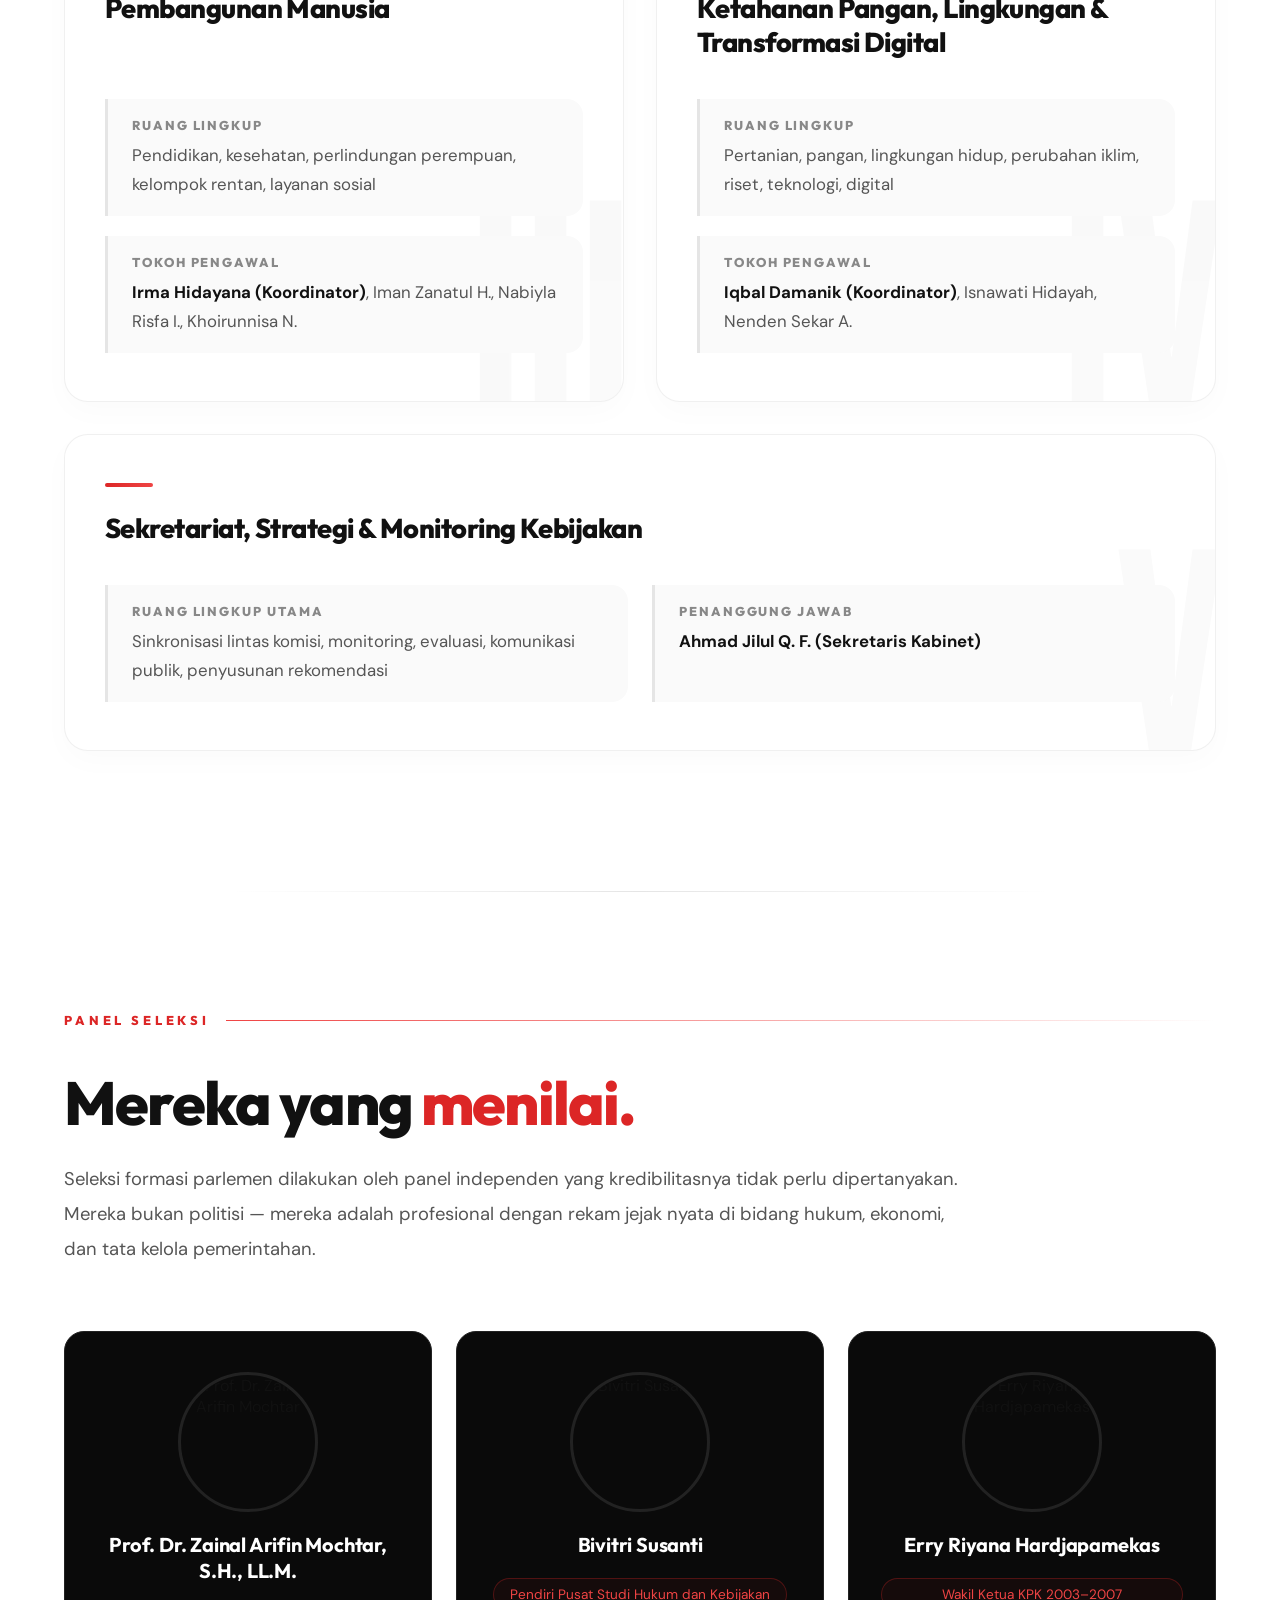
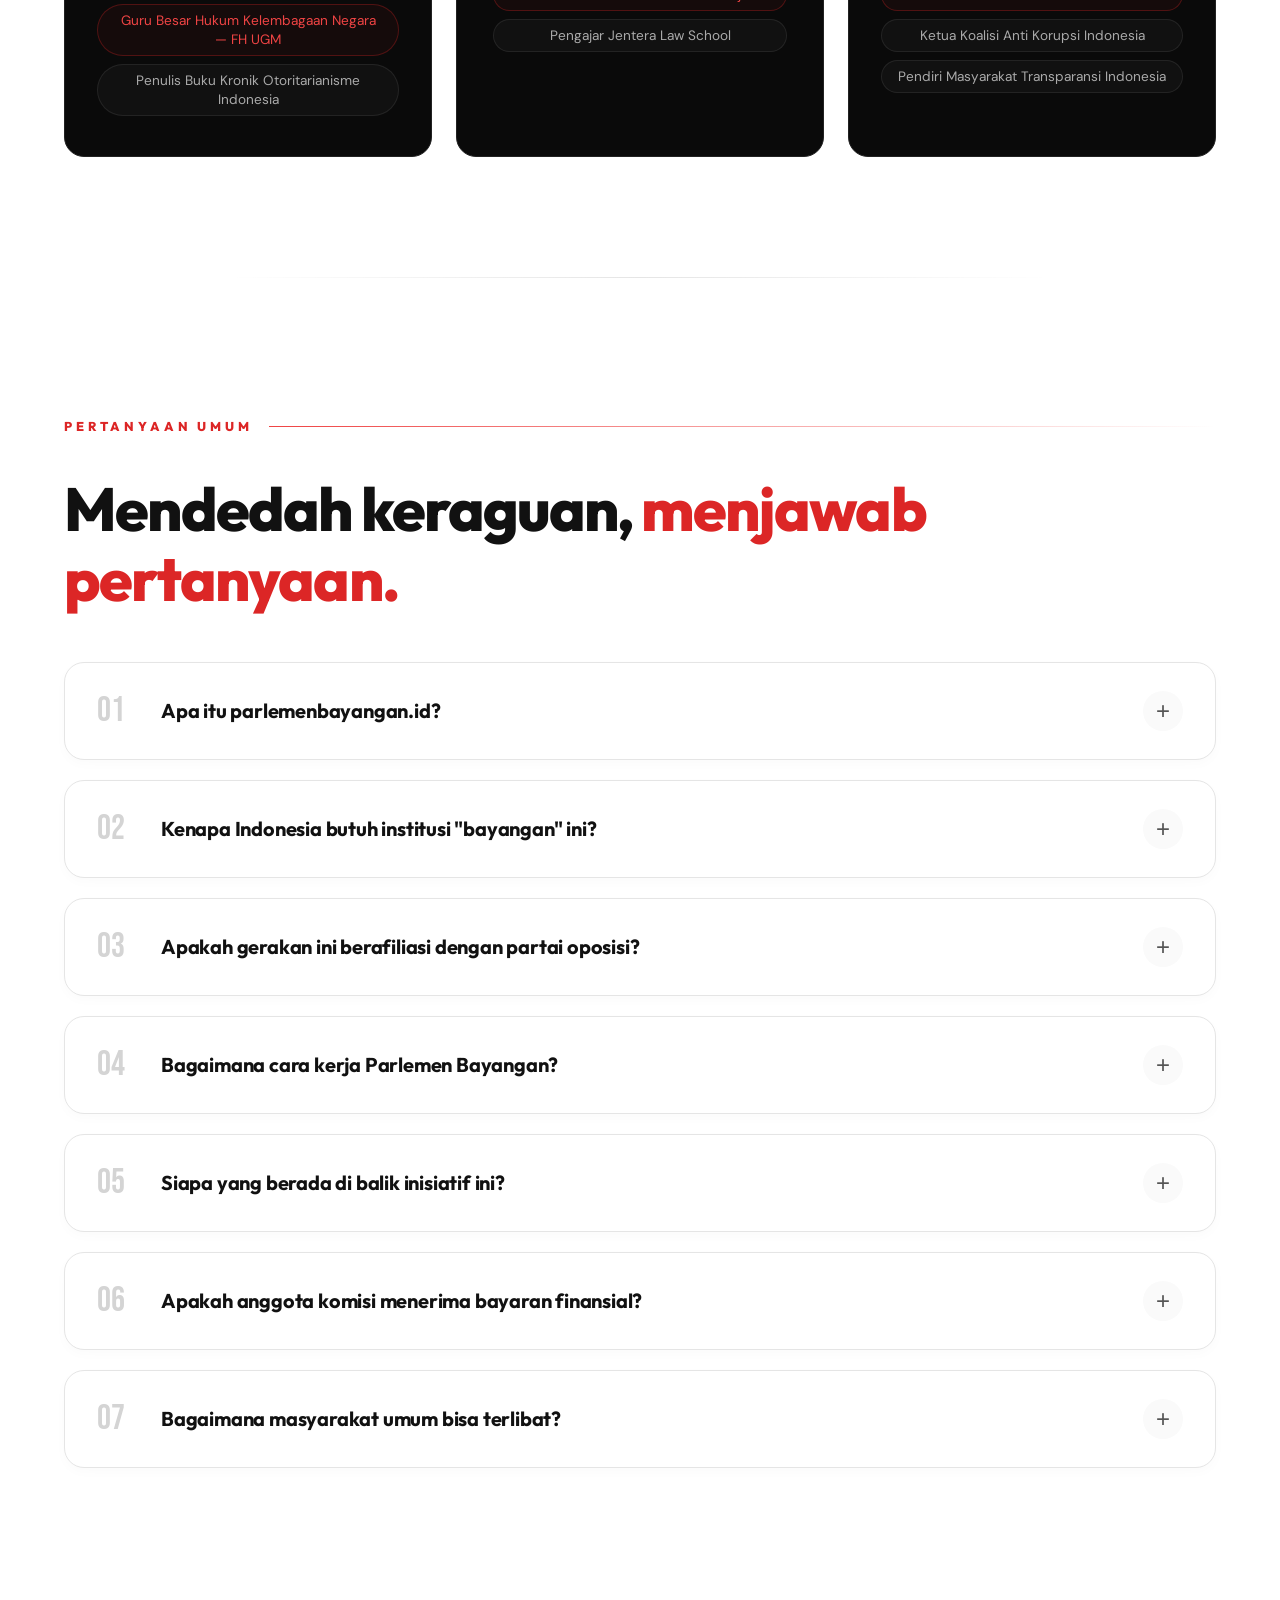
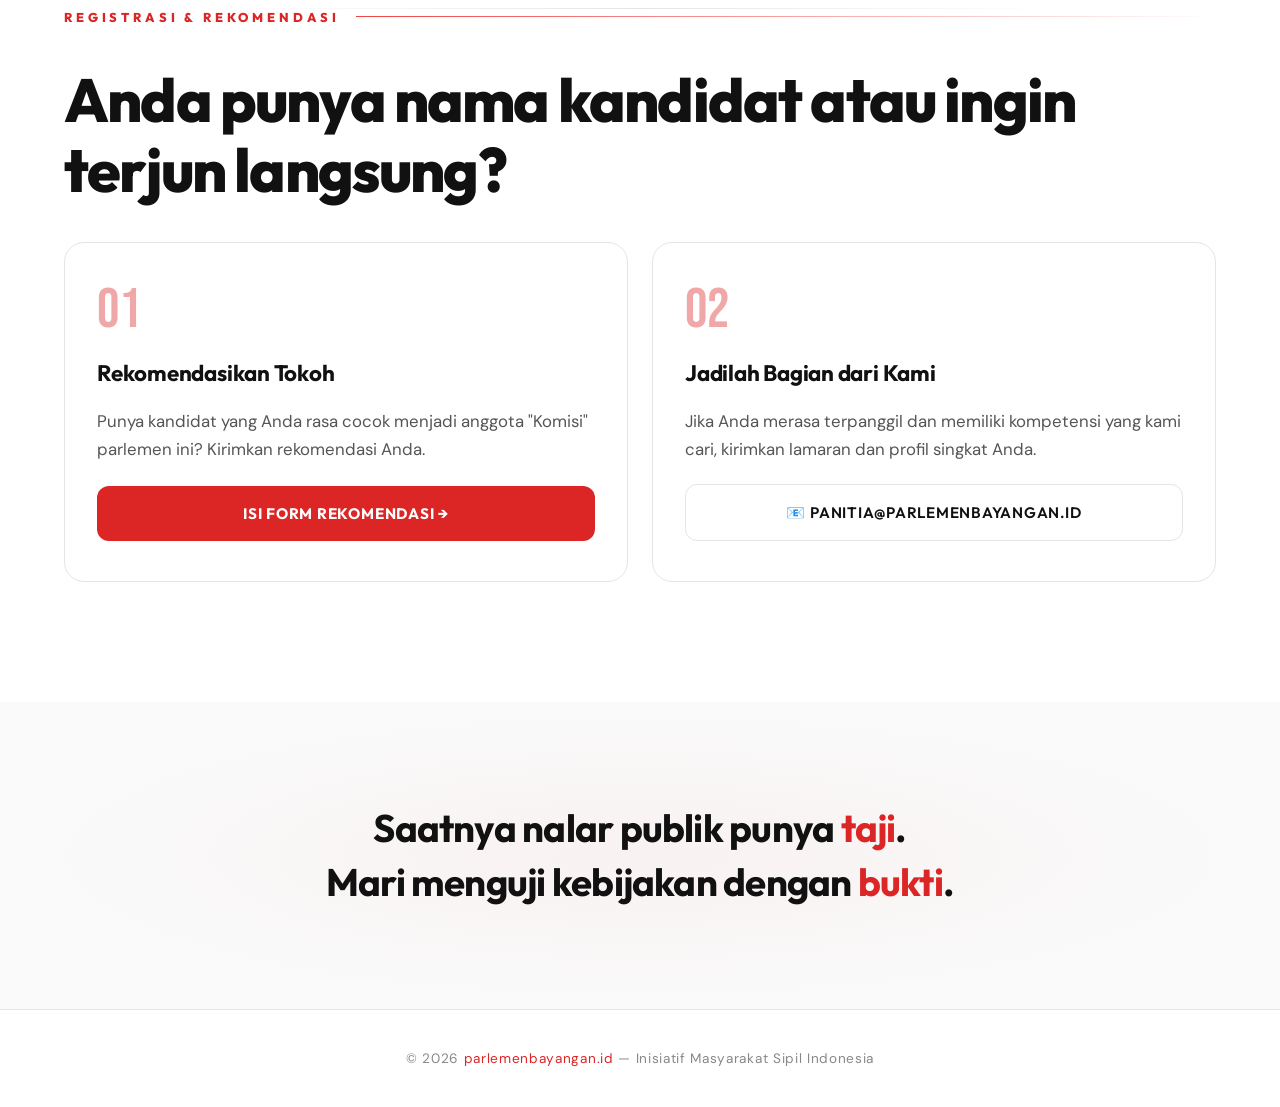
==== commit 9b4520ae: "fix: missing <style> end tag that causes page won't display correctly." ====
--- a/index.html
+++ b/index.html
@@ -1313,6 +1313,7 @@
         grid-template-columns: 1fr;
       }
     }
+  </style>
   <script type="application/ld+json">
   {
     "@context": "https://schema.org",
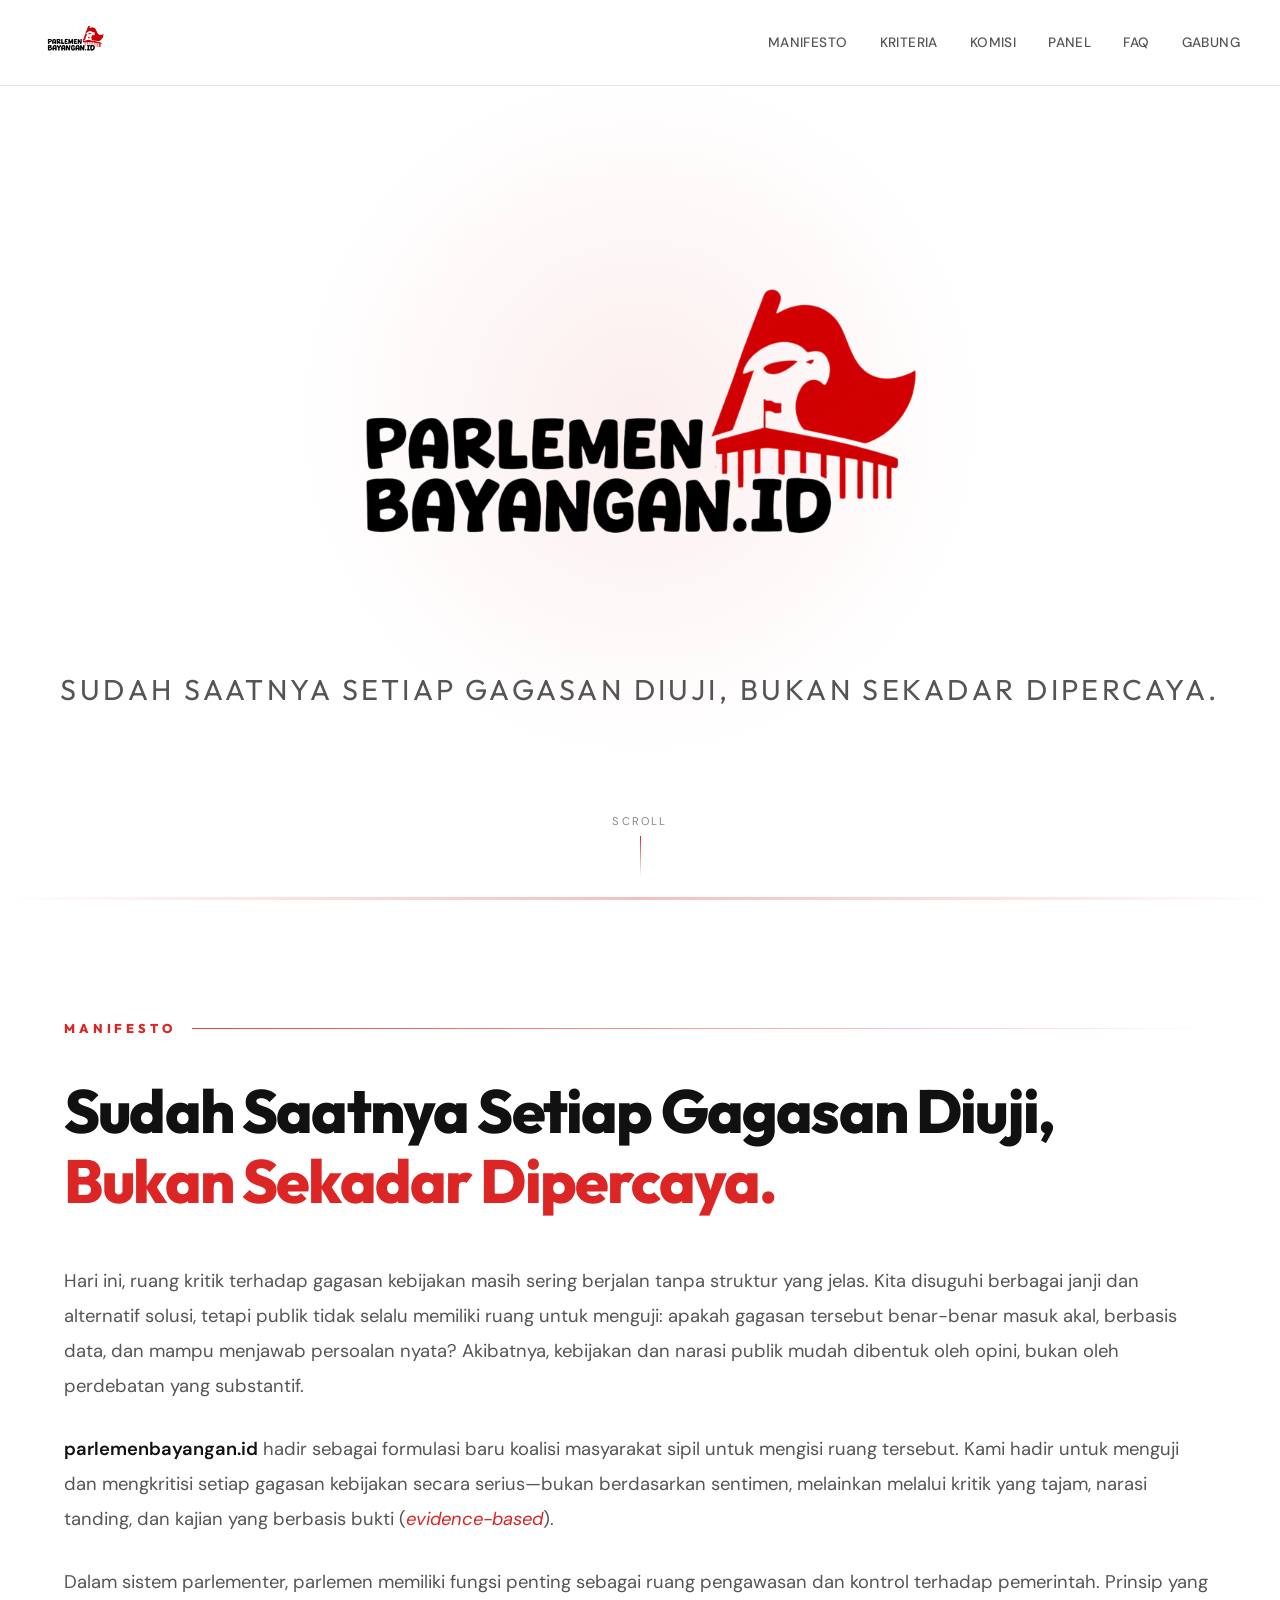
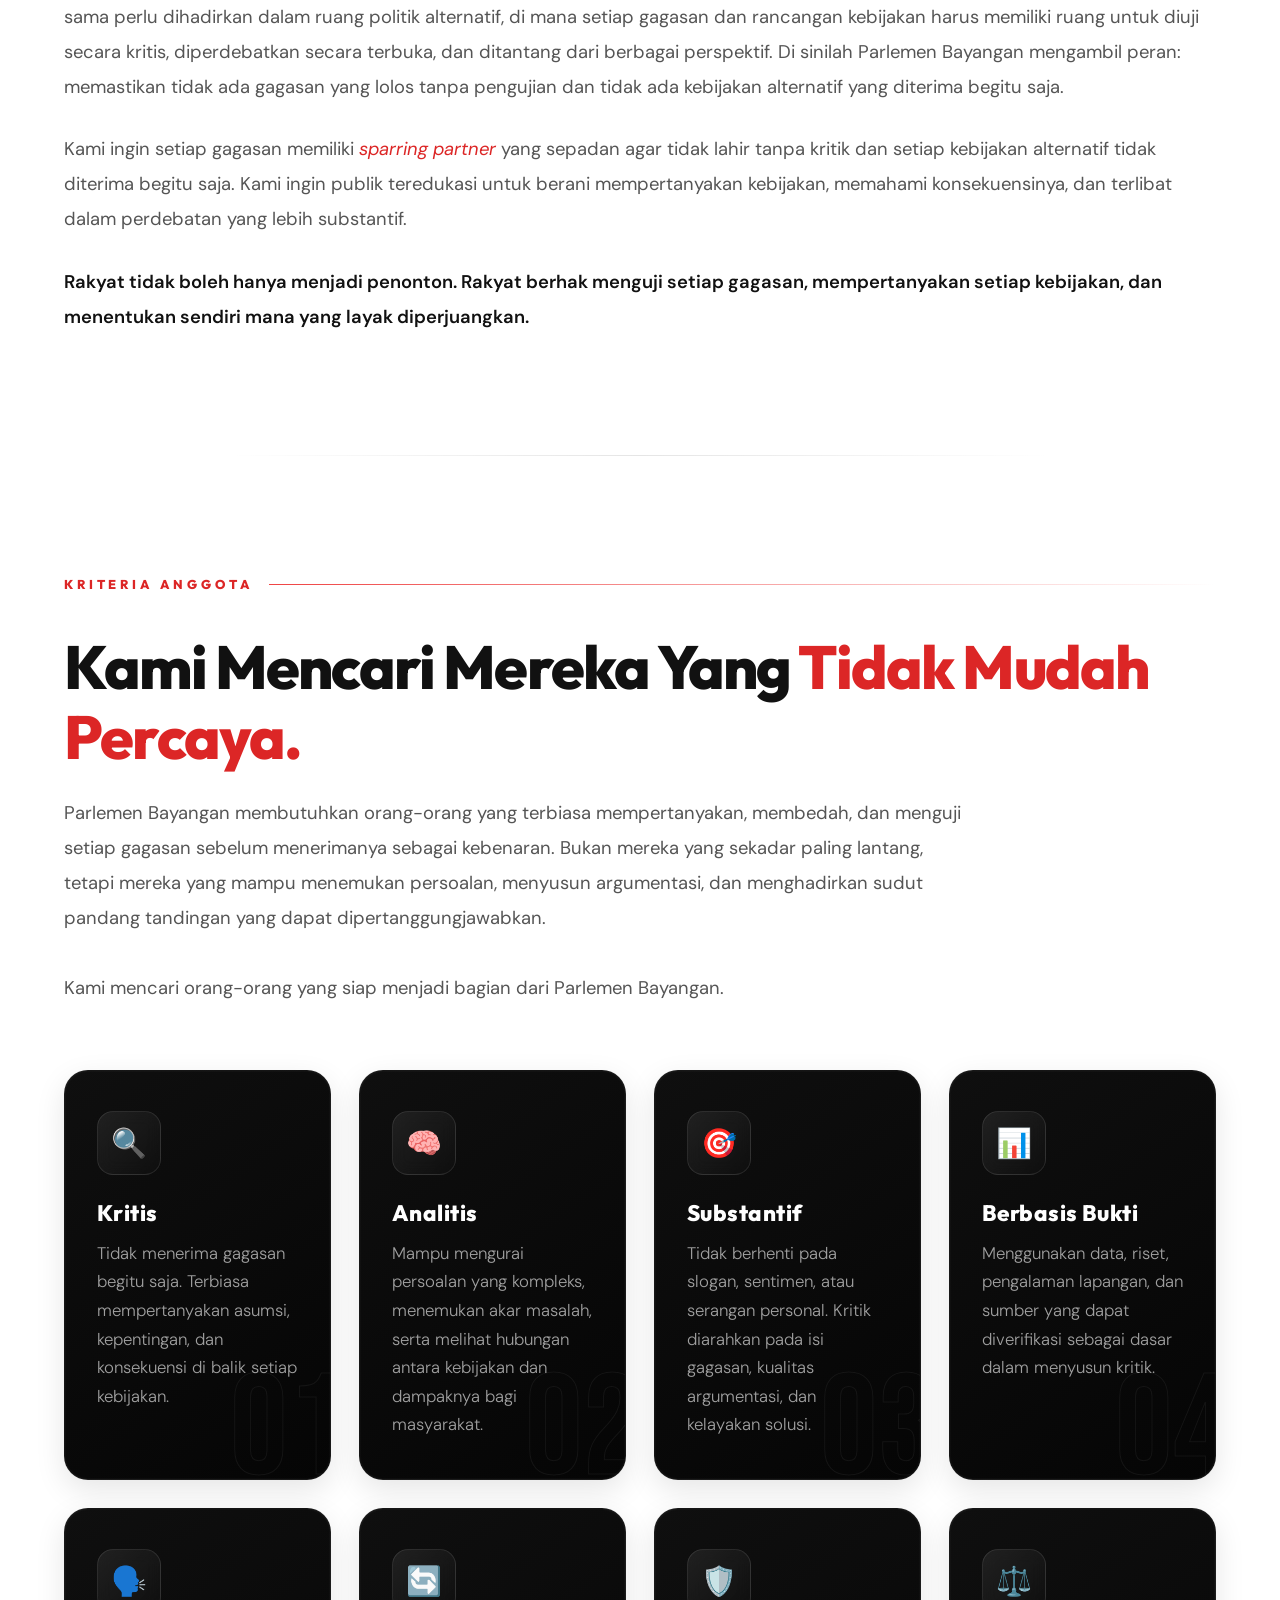
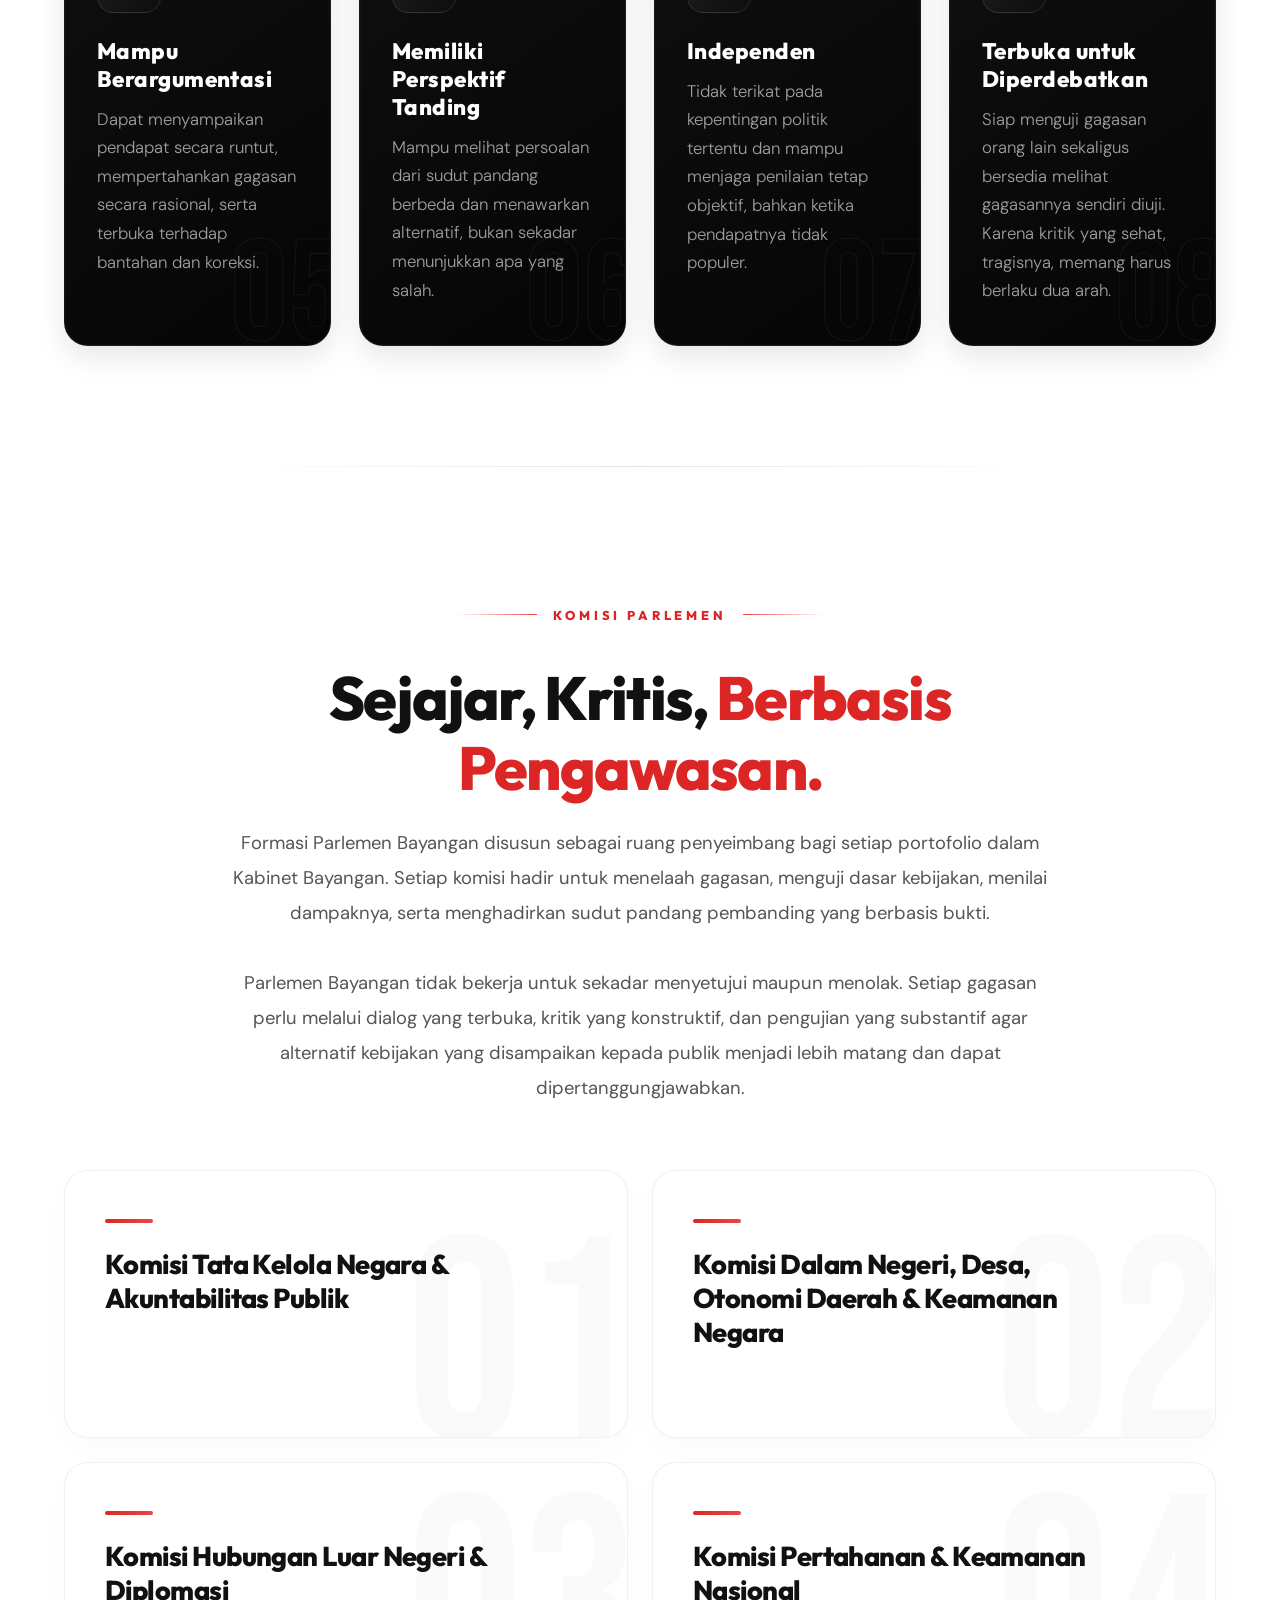
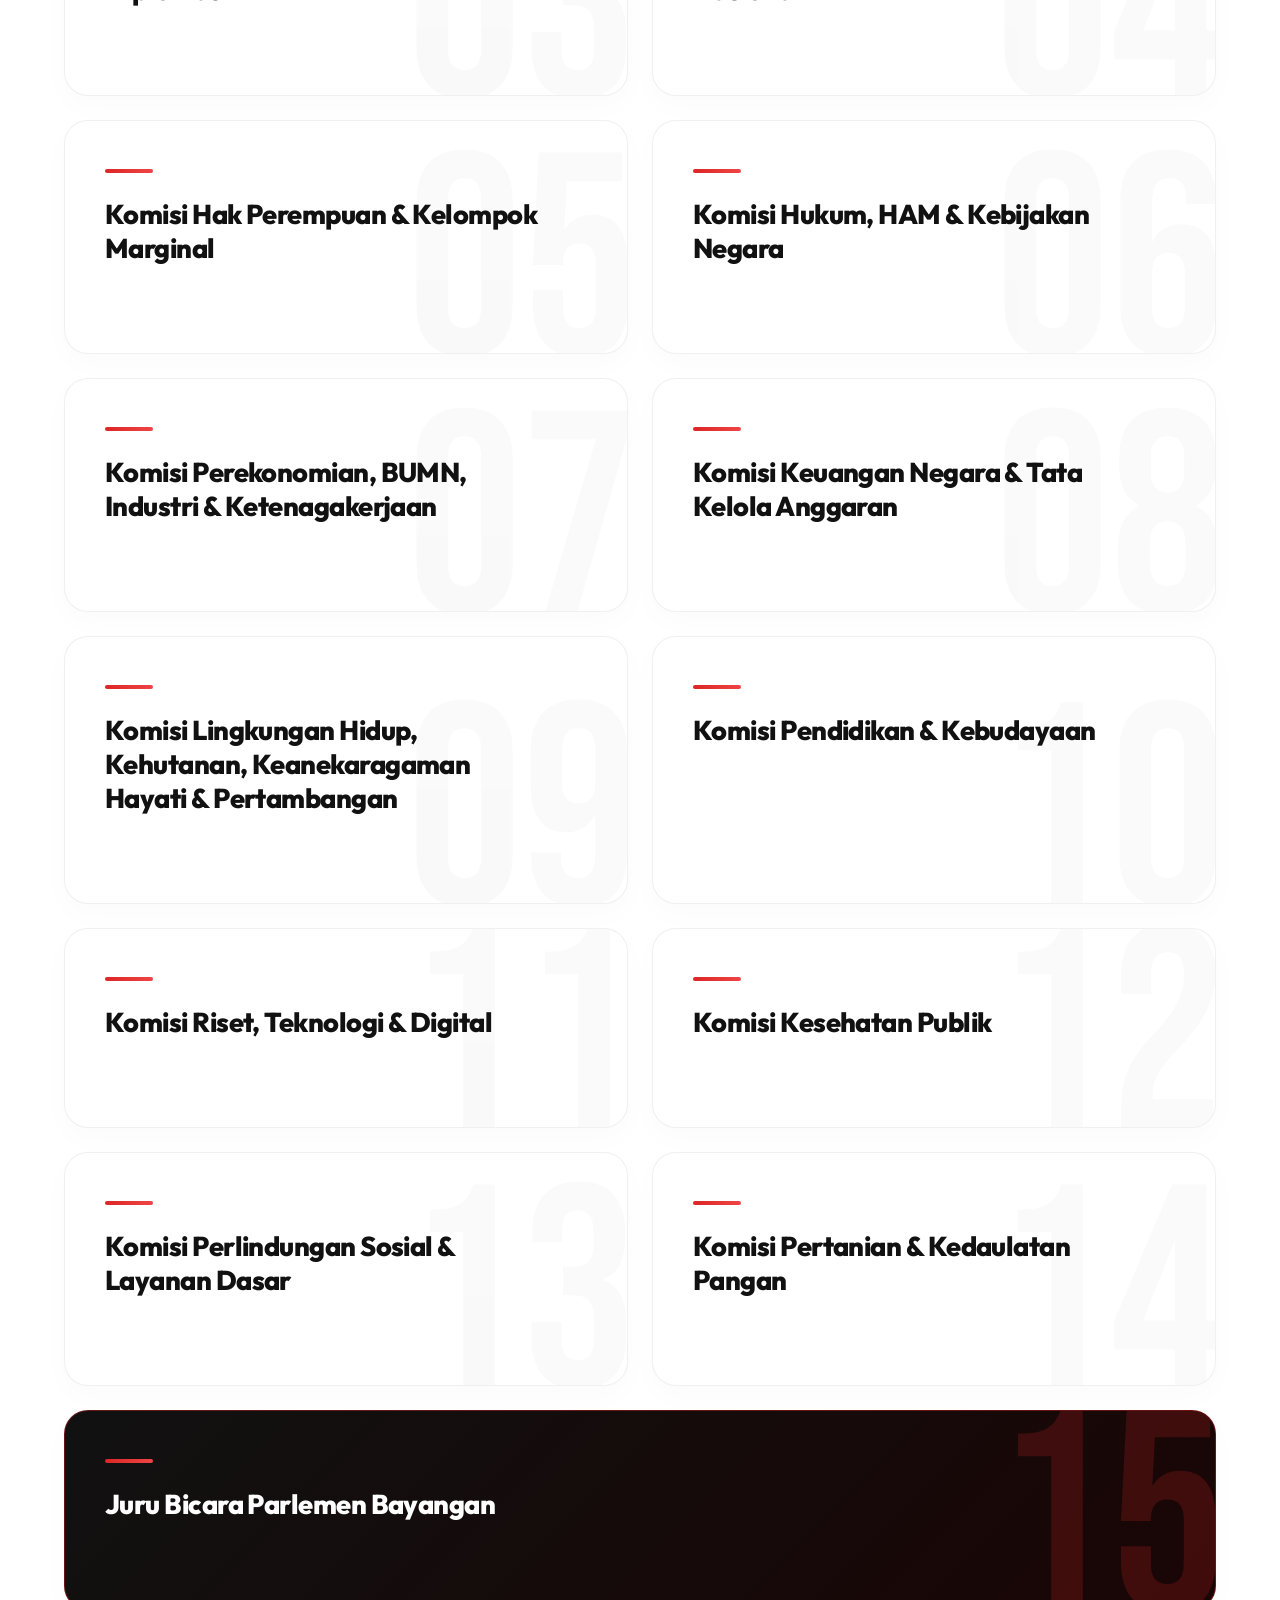
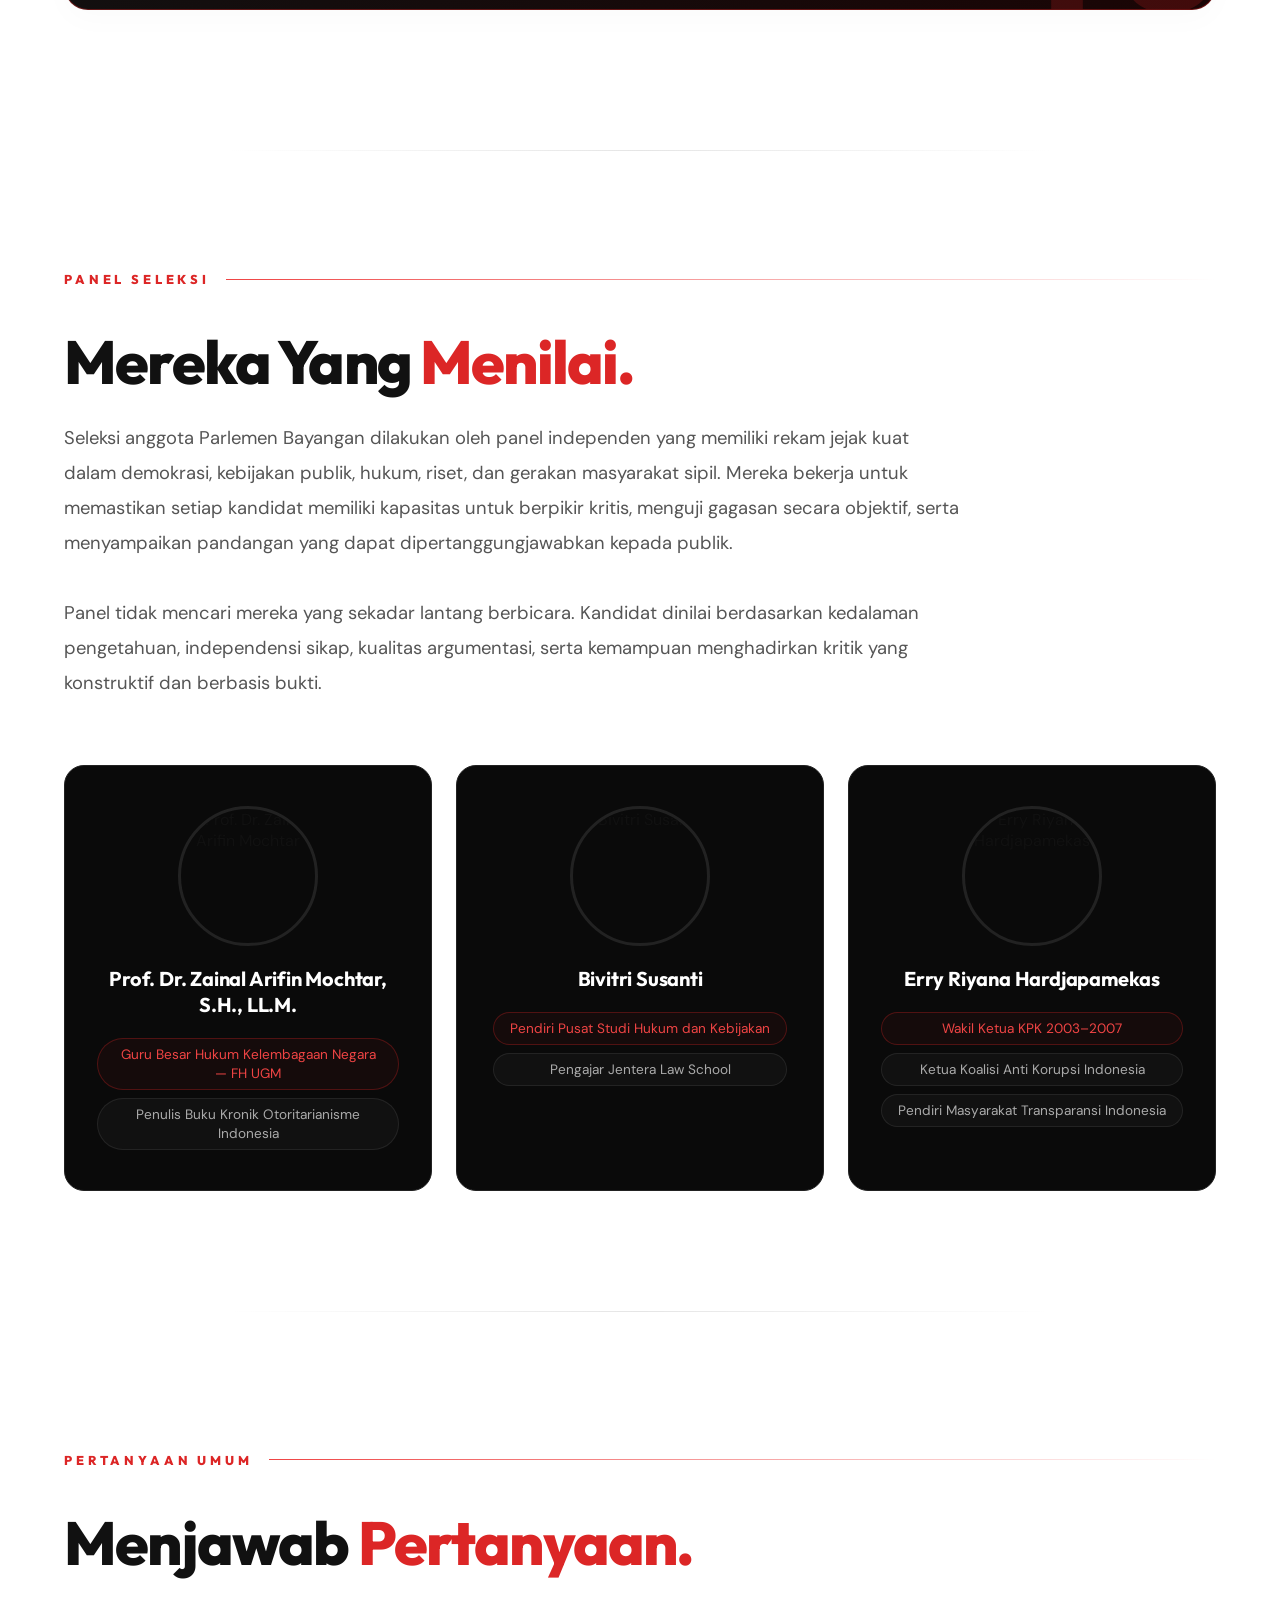
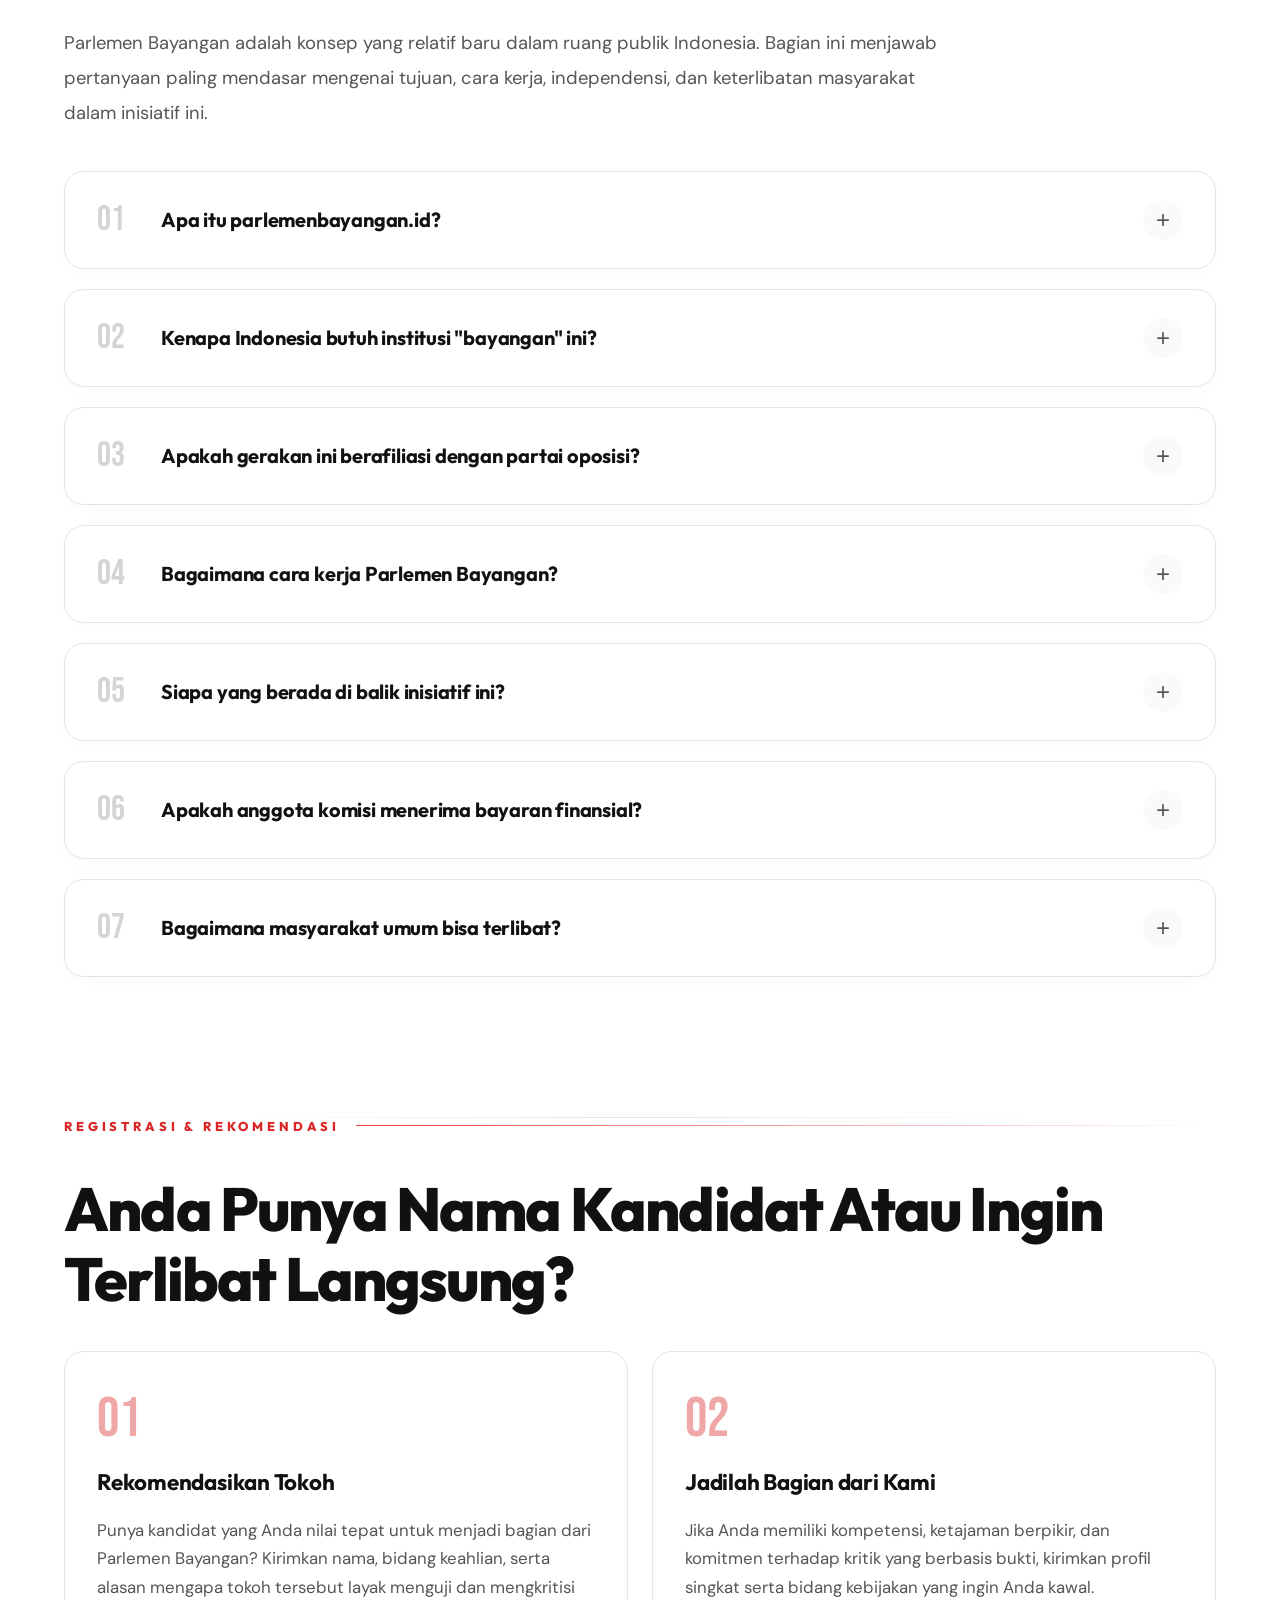
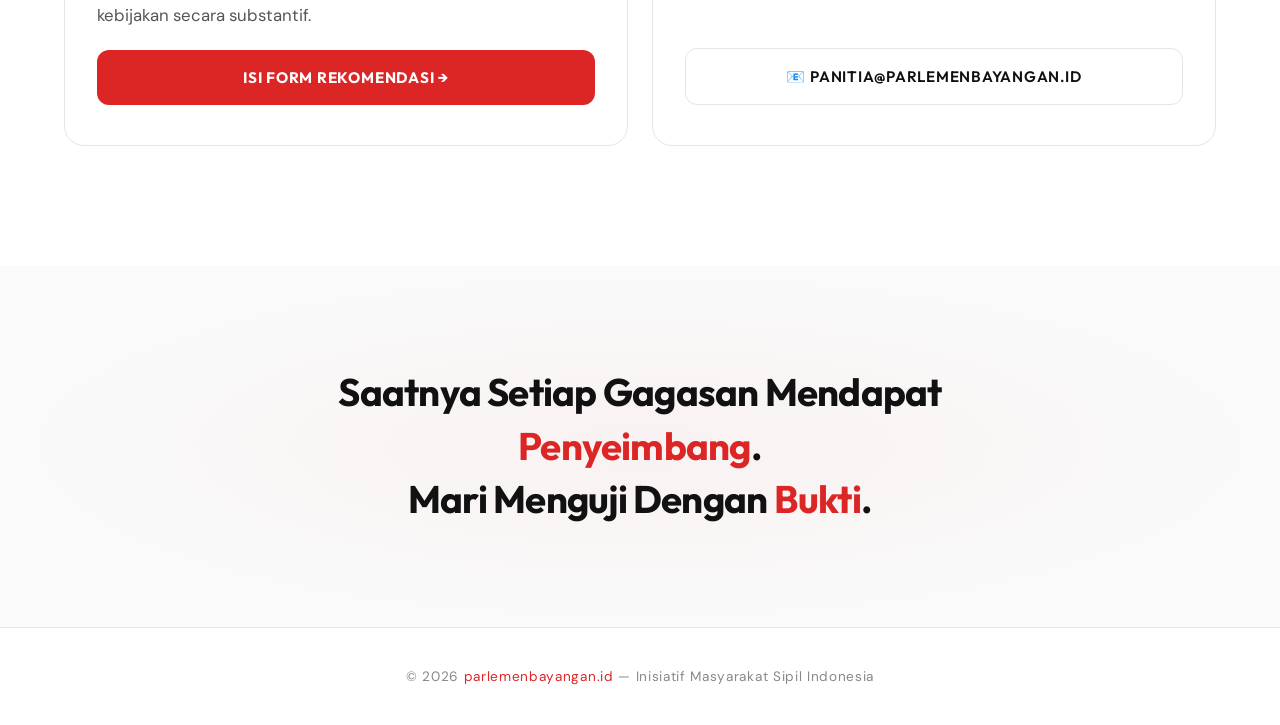
==== commit 62d7784d: "feat: update website content and documentation to align with official policy documents" ====
--- a/index.html
+++ b/index.html
@@ -343,55 +343,13 @@
 
     .criteria-grid {
       display: grid;
-      grid-template-columns: repeat(3, 1fr);
+      grid-template-columns: repeat(4, 1fr);
       gap: 28px;
     }
 
-    /* Span kartu ke-7 menjadi anchor card di bagian bawah */
-    @media (min-width: 1024px) {
-      .criteria-card-premium:nth-child(7) {
-        grid-column: 1 / -1;
-        display: flex;
-        align-items: center;
-        gap: 40px;
-        padding: 48px 64px;
-      }
-
-      .criteria-card-premium:nth-child(7) .icon-box {
-        margin-bottom: 0;
-        width: 80px;
-        height: 80px;
-        font-size: 2.5rem;
-        flex-shrink: 0;
-      }
-
-      .criteria-card-premium:nth-child(7) .card-text-content {
-        flex: 1;
-      }
-
-      .criteria-card-premium:nth-child(7) h3 {
-        font-size: 2rem;
-        margin-bottom: 12px;
-      }
-
-      .criteria-card-premium:nth-child(7) p {
-        font-size: 1.2rem;
-      }
-
-      .criteria-card-premium:nth-child(7) .card-bg-number {
-        font-size: 18rem;
-        right: 50px;
-        bottom: -60px;
-      }
-    }
-
-    @media (max-width: 1023px) {
+    @media (max-width: 1200px) {
       .criteria-grid {
         grid-template-columns: repeat(2, 1fr);
-      }
-
-      .criteria-card-premium:nth-child(7) {
-        grid-column: 1 / -1;
       }
     }
 
@@ -604,12 +562,29 @@
     .formasi-grid {
       display: grid;
       grid-template-columns: repeat(2, 1fr);
-      gap: 32px;
-    }
-
-    /* Span the last card (Komisi V) to anchor the bottom elegantly */
-    .formasi-grid>.formasi-card:nth-child(5) {
+      gap: 24px;
+    }
+
+    @media (max-width: 768px) {
+      .formasi-grid {
+        grid-template-columns: 1fr;
+      }
+    }
+
+    /* Span 15th card (Juru Bicara) to anchor the bottom elegantly */
+    .formasi-grid > .formasi-card:nth-child(15) {
       grid-column: 1 / -1;
+      background: linear-gradient(135deg, #111111, #1a0505);
+      border-color: rgba(220, 38, 38, 0.4);
+    }
+
+    .formasi-grid > .formasi-card:nth-child(15) .komisi-title {
+      color: #ffffff;
+    }
+
+    .formasi-grid > .formasi-card:nth-child(15) .formasi-num-watermark {
+      color: rgba(220, 38, 38, 0.2);
+      opacity: 1;
     }
 
     .formasi-card {
@@ -1368,7 +1343,7 @@
     <div class="hero-logo-wrap">
       <img src="./assets/logo/logo-screen-transparent.png" alt="Logo Parlemen Bayangan" class="hero-logo-img">
     </div>
-    <h1 class="hero-tagline">mengawal kabinet bayangan, menguji gagasan</h1>
+    <h1 class="hero-tagline">Sudah Saatnya Setiap Gagasan Diuji, Bukan Sekadar Dipercaya.</h1>
     <div class="scroll-hint">
       <span>scroll</span>
       <div class="scroll-line"></div>
@@ -1378,27 +1353,14 @@
   <!-- MANIFESTO -->
   <section class="manifesto" id="manifesto">
     <div class="section-label reveal">Manifesto</div>
-    <h2 class="reveal">Mengawal Kabinet Bayangan, memastikan setiap kebijakan <span class="highlight">teruji.</span>
+    <h2 class="reveal">Sudah Saatnya Setiap Gagasan Diuji, <span class="highlight">Bukan Sekadar Dipercaya.</span>
     </h2>
     <div class="manifesto-text">
-      <p class="reveal">Hari ini, gedung wakil rakyat lebih sering sunyi dari perdebatan substantif. Fungsi <em>checks
-          and balances</em> lumpuh oleh koalisi mayoritas dan politik akomodasi. Parlemen formal yang seharusnya menjadi
-        benteng aspirasi justru kerap berubah menjadi stempel karet bagi penguasa. Akibatnya, regulasi dan kebijakan
-        lahir dengan tergesa-gesa, tanpa partisipasi publik yang bermakna.</p>
-      <p class="reveal"><strong>parlemenbayangan.id</strong> hadir sebagai inisiatif dari koalisi masyarakat sipil untuk
-        merebut kembali ruang deliberasi yang ditinggalkan tersebut. Kami hadir secara khusus untuk <strong>berperan
-          mengawasi dan menguji gagasan dari Kabinet Bayangan</strong>.
-        Kami memastikan bahwa setiap alternatif kebijakan yang dirumuskan oleh Kabinet Bayangan telah melewati uji
-        publik yang
-        ketat, kritis, dan berbasis bukti (<em>evidence-based</em>).</p>
-      <p class="reveal">Melalui pembagian komisi yang merespons portofolio Kabinet Bayangan, Parlemen Bayangan akan
-        menggelar <em>Shadow Hearing</em>, mengevaluasi kebijakan alternatif yang diusulkan, dan memanggil para
-        ahli untuk memastikan kualitas gagasan. <strong>Ketika fungsi kontrol parlemen formal mandek, maka mendirikan
-          parlemen warga
-          adalah langkah krusial untuk menjaga akuntabilitas dan merawat nalar publik.</strong></p>
-      <p class="reveal">Ini bukan sekadar wadah penolakan, melainkan arena perdebatan alternatif yang beradab dan
-        mencerdaskan. <strong>Rakyat harus memegang palu sidangnya sendiri, mengawal lahirnya kebijakan alternatif, dan
-          mengambil kembali kendali atas arah masa depan republik ini.</strong></p>
+      <p class="reveal">Hari ini, ruang kritik terhadap gagasan kebijakan masih sering berjalan tanpa struktur yang jelas. Kita disuguhi berbagai janji dan alternatif solusi, tetapi publik tidak selalu memiliki ruang untuk menguji: apakah gagasan tersebut benar-benar masuk akal, berbasis data, dan mampu menjawab persoalan nyata? Akibatnya, kebijakan dan narasi publik mudah dibentuk oleh opini, bukan oleh perdebatan yang substantif.</p>
+      <p class="reveal"><strong>parlemenbayangan.id</strong> hadir sebagai formulasi baru koalisi masyarakat sipil untuk mengisi ruang tersebut. Kami hadir untuk menguji dan mengkritisi setiap gagasan kebijakan secara serius—bukan berdasarkan sentimen, melainkan melalui kritik yang tajam, narasi tanding, dan kajian yang berbasis bukti (<em>evidence-based</em>).</p>
+      <p class="reveal">Dalam sistem parlementer, parlemen memiliki fungsi penting sebagai ruang pengawasan dan kontrol terhadap pemerintah. Prinsip yang sama perlu dihadirkan dalam ruang politik alternatif, di mana setiap gagasan dan rancangan kebijakan harus memiliki ruang untuk diuji secara kritis, diperdebatkan secara terbuka, dan ditantang dari berbagai perspektif. Di sinilah Parlemen Bayangan mengambil peran: memastikan tidak ada gagasan yang lolos tanpa pengujian dan tidak ada kebijakan alternatif yang diterima begitu saja.</p>
+      <p class="reveal">Kami ingin setiap gagasan memiliki <em>sparring partner</em> yang sepadan agar tidak lahir tanpa kritik dan setiap kebijakan alternatif tidak diterima begitu saja. Kami ingin publik teredukasi untuk berani mempertanyakan kebijakan, memahami konsekuensinya, dan terlibat dalam perdebatan yang lebih substantif.</p>
+      <p class="reveal"><strong>Rakyat tidak boleh hanya menjadi penonton. Rakyat berhak menguji setiap gagasan, mempertanyakan setiap kebijakan, dan menentukan sendiri mana yang layak diperjuangkan.</strong></p>
     </div>
   </section>
 
@@ -1406,24 +1368,19 @@
 
   <!-- CTA / KRITERIA -->
   <section class="cta-section" id="kriteria">
-    <div class="section-label reveal">Ajakan Terbuka</div>
-    <h2 class="reveal">Parlemen ini memanggil para perawat nalar dan <span class="highlight">penjaga republik.</span>
+    <div class="section-label reveal">Kriteria Anggota</div>
+    <h2 class="reveal">Kami Mencari Mereka Yang <span class="highlight">Tidak Mudah Percaya.</span>
     </h2>
-    <p class="cta-intro reveal">Gagasan dan kebijakan alternatif memerlukan pengawasan dan pengujian yang kritis. Kita
-      membutuhkan ruang di mana setiap argumen dibedah secara substantif, bukan sekadar diaminkan. Ini adalah undangan
-      terbuka bagi Anda—para pemikir tajam, pekerja keras, dan jiwa-jiwa tak terbeli—untuk mengambil peran dalam
-      mengawal Kabinet Bayangan. Kami tidak mencari pengikut buta, kami mencari penguji gagasan dan pelayan sejati nalar
-      publik.</p>
+    <p class="cta-intro reveal">Parlemen Bayangan membutuhkan orang-orang yang terbiasa mempertanyakan, membedah, dan menguji setiap gagasan sebelum menerimanya sebagai kebenaran. Bukan mereka yang sekadar paling lantang, tetapi mereka yang mampu menemukan persoalan, menyusun argumentasi, dan menghadirkan sudut pandang tandingan yang dapat dipertanggungjawabkan.<br><br>Kami mencari orang-orang yang siap menjadi bagian dari Parlemen Bayangan.</p>
 
     <div class="criteria-grid">
       <!-- Item 01 -->
       <div class="criteria-card-premium reveal">
         <div class="card-bg-number">01</div>
-        <div class="icon-box">🛡️</div>
+        <div class="icon-box">🔍</div>
         <div class="card-text-content">
-          <h3>Integritas Baja</h3>
-          <p>Tidak bisa dibeli, tidak bisa ditundukkan oleh intimidasi, bujukan oligarki, maupun godaan jabatan semu.
-          </p>
+          <h3>Kritis</h3>
+          <p>Tidak menerima gagasan begitu saja. Terbiasa mempertanyakan asumsi, kepentingan, dan konsekuensi di balik setiap kebijakan.</p>
         </div>
         <div class="card-hover-border"></div>
       </div>
@@ -1431,10 +1388,10 @@
       <!-- Item 02 -->
       <div class="criteria-card-premium reveal">
         <div class="card-bg-number">02</div>
-        <div class="icon-box">⚡</div>
+        <div class="icon-box">🧠</div>
         <div class="card-text-content">
-          <h3>Energi Pembaruan</h3>
-          <p>Membawa nyala perlawanan baru dan perspektif segar. Tidak tersandera oleh dosa dan beban masa lalu.</p>
+          <h3>Analitis</h3>
+          <p>Mampu mengurai persoalan yang kompleks, menemukan akar masalah, serta melihat hubungan antara kebijakan dan dampaknya bagi masyarakat.</p>
         </div>
         <div class="card-hover-border"></div>
       </div>
@@ -1442,11 +1399,10 @@
       <!-- Item 03 -->
       <div class="criteria-card-premium reveal">
         <div class="card-bg-number">03</div>
-        <div class="icon-box">🧠</div>
+        <div class="icon-box">🎯</div>
         <div class="card-text-content">
-          <h3>Ketajaman Analisis</h3>
-          <p>Memiliki pisau bedah keilmuan yang presisi. Berbicara dengan data, membantah dengan fakta yang tak
-            terbantahkan.</p>
+          <h3>Substantif</h3>
+          <p>Tidak berhenti pada slogan, sentimen, atau serangan personal. Kritik diarahkan pada isi gagasan, kualitas argumentasi, dan kelayakan solusi.</p>
         </div>
         <div class="card-hover-border"></div>
       </div>
@@ -1454,11 +1410,10 @@
       <!-- Item 04 -->
       <div class="criteria-card-premium reveal">
         <div class="card-bg-number">04</div>
-        <div class="icon-box">📜</div>
+        <div class="icon-box">📊</div>
         <div class="card-text-content">
-          <h3>Rekam Jejak Teruji</h3>
-          <p>Nama dan karyanya dihormati oleh publik dan gerakan sipil. Konsistensi perjuangannya tidak pernah
-            diragukan.</p>
+          <h3>Berbasis Bukti</h3>
+          <p>Menggunakan data, riset, pengalaman lapangan, dan sumber yang dapat diverifikasi sebagai dasar dalam menyusun kritik.</p>
         </div>
         <div class="card-hover-border"></div>
       </div>
@@ -1466,11 +1421,10 @@
       <!-- Item 05 -->
       <div class="criteria-card-premium reveal">
         <div class="card-bg-number">05</div>
-        <div class="icon-box">🔥</div>
+        <div class="icon-box">🗣️</div>
         <div class="card-text-content">
-          <h3>Keberanian Moral</h3>
-          <p>Berani berdiri sendirian demi kebenaran. Menolak diam dan bungkam saat hak serta nalar publik
-            diinjak-injak.</p>
+          <h3>Mampu Berargumentasi</h3>
+          <p>Dapat menyampaikan pendapat secara runtut, mempertahankan gagasan secara rasional, serta terbuka terhadap bantahan dan koreksi.</p>
         </div>
         <div class="card-hover-border"></div>
       </div>
@@ -1478,23 +1432,32 @@
       <!-- Item 06 -->
       <div class="criteria-card-premium reveal">
         <div class="card-bg-number">06</div>
-        <div class="icon-box">✊</div>
+        <div class="icon-box">🔄</div>
         <div class="card-text-content">
-          <h3>Loyalitas Kerakyatan</h3>
-          <p>Mendedikasikan waktu, tenaga, dan pikiran mutlak murni untuk kepentingan orang banyak. Tanpa kompromi
-            sedikitpun.</p>
+          <h3>Memiliki Perspektif Tanding</h3>
+          <p>Mampu melihat persoalan dari sudut pandang berbeda dan menawarkan alternatif, bukan sekadar menunjukkan apa yang salah.</p>
         </div>
         <div class="card-hover-border"></div>
       </div>
 
-      <!-- Item 07 (Anchor) -->
+      <!-- Item 07 -->
       <div class="criteria-card-premium reveal">
         <div class="card-bg-number">07</div>
+        <div class="icon-box">🛡️</div>
+        <div class="card-text-content">
+          <h3>Independen</h3>
+          <p>Tidak terikat pada kepentingan politik tertentu dan mampu menjaga penilaian tetap objektif, bahkan ketika pendapatnya tidak populer.</p>
+        </div>
+        <div class="card-hover-border"></div>
+      </div>
+
+      <!-- Item 08 -->
+      <div class="criteria-card-premium reveal">
+        <div class="card-bg-number">08</div>
         <div class="icon-box">⚖️</div>
         <div class="card-text-content">
-          <h3>Independensi Mutlak</h3>
-          <p>Bebas 100% dari belenggu partai politik dan kepentingan kekuasaan. Hanya tunduk pada akal sehat konstitusi.
-          </p>
+          <h3>Terbuka untuk Diperdebatkan</h3>
+          <p>Siap menguji gagasan orang lain sekaligus bersedia melihat gagasannya sendiri diuji. Karena kritik yang sehat, tragisnya, memang harus berlaku dua arah.</p>
         </div>
         <div class="card-hover-border"></div>
       </div>
@@ -1507,109 +1470,115 @@
   <section class="formasi-section" id="komisi">
     <div class="formasi-header-wrap">
       <div class="section-label reveal">Komisi Parlemen</div>
-      <h2 class="reveal">Ramping, strategis, <span class="highlight">berbasis urgensi.</span></h2>
-      <p class="formasi-intro reveal">Formasi ini dirancang untuk mencakup isu-isu paling krusial. Setiap portofolio
-        dipilih berdasarkan urgensi nyata yang dirasakan rakyat dan ketersediaan kandidat yang kompeten untuk mengawal
-        kabinet bayangan di setiap lini.</p>
+      <h2 class="reveal">Sejajar, Kritis, <span class="highlight">Berbasis Pengawasan.</span></h2>
+      <p class="formasi-intro reveal">Formasi Parlemen Bayangan disusun sebagai ruang penyeimbang bagi setiap portofolio dalam Kabinet Bayangan. Setiap komisi hadir untuk menelaah gagasan, menguji dasar kebijakan, menilai dampaknya, serta menghadirkan sudut pandang pembanding yang berbasis bukti.<br><br>Parlemen Bayangan tidak bekerja untuk sekadar menyetujui maupun menolak. Setiap gagasan perlu melalui dialog yang terbuka, kritik yang konstruktif, dan pengujian yang substantif agar alternatif kebijakan yang disampaikan kepada publik menjadi lebih matang dan dapat dipertanggungjawabkan.</p>
     </div>
 
     <div class="formasi-grid">
 
-      <!-- Komisi I -->
+      <!-- 01 -->
       <div class="formasi-card reveal">
-        <div class="formasi-num-watermark">I</div>
+        <div class="formasi-num-watermark">01</div>
         <div class="komisi-top-accent"></div>
-        <h3 class="komisi-title">Politik, Hukum, Pertahanan &amp; Diplomasi</h3>
-
-        <div class="komisi-details-group">
-          <div class="komisi-detail-box">
-            <div class="komisi-detail-label">Ruang Lingkup</div>
-            <div class="komisi-detail-text">Politik, hukum, pemerintahan, keamanan, pertahanan, hubungan luar negeri
-            </div>
-          </div>
-          <div class="komisi-detail-box">
-            <div class="komisi-detail-label">Tokoh Pengawal</div>
-            <div class="komisi-detail-text"><strong>Feri Amsari (Koordinator)</strong>, Shofwan Al Banna, Arman
-              Suparman, Yance Arizona, Curie Maharani</div>
-          </div>
-        </div>
-      </div>
-
-      <!-- Komisi II -->
+        <h3 class="komisi-title">Komisi Tata Kelola Negara &amp; Akuntabilitas Publik</h3>
+      </div>
+
+      <!-- 02 -->
       <div class="formasi-card reveal">
-        <div class="formasi-num-watermark">II</div>
+        <div class="formasi-num-watermark">02</div>
         <div class="komisi-top-accent"></div>
-        <h3 class="komisi-title">Ekonomi, Keuangan &amp; Tata Kelola</h3>
-
-        <div class="komisi-details-group">
-          <div class="komisi-detail-box">
-            <div class="komisi-detail-label">Ruang Lingkup</div>
-            <div class="komisi-detail-text">Perekonomian, APBN, investasi, tata kelola negara, reformasi birokrasi</div>
-          </div>
-          <div class="komisi-detail-box">
-            <div class="komisi-detail-label">Tokoh Pengawal</div>
-            <div class="komisi-detail-text"><strong>Bhima Yudhistira (Koordinator)</strong>, Media Wahyudi</div>
-          </div>
-        </div>
-      </div>
-
-      <!-- Komisi III -->
+        <h3 class="komisi-title">Komisi Dalam Negeri, Desa, Otonomi Daerah &amp; Keamanan Negara</h3>
+      </div>
+
+      <!-- 03 -->
       <div class="formasi-card reveal">
-        <div class="formasi-num-watermark">III</div>
+        <div class="formasi-num-watermark">03</div>
         <div class="komisi-top-accent"></div>
-        <h3 class="komisi-title">Pembangunan Manusia</h3>
-
-        <div class="komisi-details-group">
-          <div class="komisi-detail-box">
-            <div class="komisi-detail-label">Ruang Lingkup</div>
-            <div class="komisi-detail-text">Pendidikan, kesehatan, perlindungan perempuan, kelompok rentan, layanan
-              sosial</div>
-          </div>
-          <div class="komisi-detail-box">
-            <div class="komisi-detail-label">Tokoh Pengawal</div>
-            <div class="komisi-detail-text"><strong>Irma Hidayana (Koordinator)</strong>, Iman Zanatul H., Nabiyla Risfa
-              I., Khoirunnisa N.</div>
-          </div>
-        </div>
-      </div>
-
-      <!-- Komisi IV -->
+        <h3 class="komisi-title">Komisi Hubungan Luar Negeri &amp; Diplomasi</h3>
+      </div>
+
+      <!-- 04 -->
       <div class="formasi-card reveal">
-        <div class="formasi-num-watermark">IV</div>
+        <div class="formasi-num-watermark">04</div>
         <div class="komisi-top-accent"></div>
-        <h3 class="komisi-title">Ketahanan Pangan, Lingkungan &amp; Transformasi Digital</h3>
-
-        <div class="komisi-details-group">
-          <div class="komisi-detail-box">
-            <div class="komisi-detail-label">Ruang Lingkup</div>
-            <div class="komisi-detail-text">Pertanian, pangan, lingkungan hidup, perubahan iklim, riset, teknologi,
-              digital</div>
-          </div>
-          <div class="komisi-detail-box">
-            <div class="komisi-detail-label">Tokoh Pengawal</div>
-            <div class="komisi-detail-text"><strong>Iqbal Damanik (Koordinator)</strong>, Isnawati Hidayah, Nenden Sekar
-              A.</div>
-          </div>
-        </div>
-      </div>
-
-      <!-- Komisi V (Full Width Anchor) -->
+        <h3 class="komisi-title">Komisi Pertahanan &amp; Keamanan Nasional</h3>
+      </div>
+
+      <!-- 05 -->
       <div class="formasi-card reveal">
-        <div class="formasi-num-watermark">V</div>
+        <div class="formasi-num-watermark">05</div>
         <div class="komisi-top-accent"></div>
-        <h3 class="komisi-title">Sekretariat, Strategi &amp; Monitoring Kebijakan</h3>
-
-        <div class="komisi-details-group" style="flex-direction: row; flex-wrap: wrap; gap: 24px;">
-          <div class="komisi-detail-box" style="flex: 1; min-width: 250px;">
-            <div class="komisi-detail-label">Ruang Lingkup Utama</div>
-            <div class="komisi-detail-text">Sinkronisasi lintas komisi, monitoring, evaluasi, komunikasi publik,
-              penyusunan rekomendasi</div>
-          </div>
-          <div class="komisi-detail-box" style="flex: 1; min-width: 250px;">
-            <div class="komisi-detail-label">Penanggung Jawab</div>
-            <div class="komisi-detail-text"><strong>Ahmad Jilul Q. F. (Sekretaris Kabinet)</strong></div>
-          </div>
-        </div>
+        <h3 class="komisi-title">Komisi Hak Perempuan &amp; Kelompok Marginal</h3>
+      </div>
+
+      <!-- 06 -->
+      <div class="formasi-card reveal">
+        <div class="formasi-num-watermark">06</div>
+        <div class="komisi-top-accent"></div>
+        <h3 class="komisi-title">Komisi Hukum, HAM &amp; Kebijakan Negara</h3>
+      </div>
+
+      <!-- 07 -->
+      <div class="formasi-card reveal">
+        <div class="formasi-num-watermark">07</div>
+        <div class="komisi-top-accent"></div>
+        <h3 class="komisi-title">Komisi Perekonomian, BUMN, Industri &amp; Ketenagakerjaan</h3>
+      </div>
+
+      <!-- 08 -->
+      <div class="formasi-card reveal">
+        <div class="formasi-num-watermark">08</div>
+        <div class="komisi-top-accent"></div>
+        <h3 class="komisi-title">Komisi Keuangan Negara &amp; Tata Kelola Anggaran</h3>
+      </div>
+
+      <!-- 09 -->
+      <div class="formasi-card reveal">
+        <div class="formasi-num-watermark">09</div>
+        <div class="komisi-top-accent"></div>
+        <h3 class="komisi-title">Komisi Lingkungan Hidup, Kehutanan, Keanekaragaman Hayati &amp; Pertambangan</h3>
+      </div>
+
+      <!-- 10 -->
+      <div class="formasi-card reveal">
+        <div class="formasi-num-watermark">10</div>
+        <div class="komisi-top-accent"></div>
+        <h3 class="komisi-title">Komisi Pendidikan &amp; Kebudayaan</h3>
+      </div>
+
+      <!-- 11 -->
+      <div class="formasi-card reveal">
+        <div class="formasi-num-watermark">11</div>
+        <div class="komisi-top-accent"></div>
+        <h3 class="komisi-title">Komisi Riset, Teknologi &amp; Digital</h3>
+      </div>
+
+      <!-- 12 -->
+      <div class="formasi-card reveal">
+        <div class="formasi-num-watermark">12</div>
+        <div class="komisi-top-accent"></div>
+        <h3 class="komisi-title">Komisi Kesehatan Publik</h3>
+      </div>
+
+      <!-- 13 -->
+      <div class="formasi-card reveal">
+        <div class="formasi-num-watermark">13</div>
+        <div class="komisi-top-accent"></div>
+        <h3 class="komisi-title">Komisi Perlindungan Sosial &amp; Layanan Dasar</h3>
+      </div>
+
+      <!-- 14 -->
+      <div class="formasi-card reveal">
+        <div class="formasi-num-watermark">14</div>
+        <div class="komisi-top-accent"></div>
+        <h3 class="komisi-title">Komisi Pertanian &amp; Kedaulatan Pangan</h3>
+      </div>
+
+      <!-- 15 (Anchor) -->
+      <div class="formasi-card reveal">
+        <div class="formasi-num-watermark">15</div>
+        <div class="komisi-top-accent"></div>
+        <h3 class="komisi-title">Juru Bicara Parlemen Bayangan</h3>
       </div>
 
     </div>
@@ -1620,10 +1589,8 @@
   <!-- PANEL SELEKSI -->
   <section class="panel-section" id="panel">
     <div class="section-label reveal">Panel Seleksi</div>
-    <h2 class="reveal">Mereka yang <span class="highlight">menilai.</span></h2>
-    <p class="panel-intro reveal">Seleksi formasi parlemen dilakukan oleh panel independen yang kredibilitasnya tidak
-      perlu dipertanyakan. Mereka bukan politisi — mereka adalah profesional dengan rekam jejak nyata di bidang hukum,
-      ekonomi, dan tata kelola pemerintahan.</p>
+    <h2 class="reveal">Mereka Yang <span class="highlight">Menilai.</span></h2>
+    <p class="panel-intro reveal">Seleksi anggota Parlemen Bayangan dilakukan oleh panel independen yang memiliki rekam jejak kuat dalam demokrasi, kebijakan publik, hukum, riset, dan gerakan masyarakat sipil. Mereka bekerja untuk memastikan setiap kandidat memiliki kapasitas untuk berpikir kritis, menguji gagasan secara objektif, serta menyampaikan pandangan yang dapat dipertanggungjawabkan kepada publik.<br><br>Panel tidak mencari mereka yang sekadar lantang berbicara. Kandidat dinilai berdasarkan kedalaman pengetahuan, independensi sikap, kualitas argumentasi, serta kemampuan menghadirkan kritik yang konstruktif dan berbasis bukti.</p>
 
     <div class="panel-grid">
       <div class="panel-card reveal">
@@ -1663,7 +1630,8 @@
   <!-- FAQ -->
   <section class="faq-section" id="faq">
     <div class="section-label reveal">Pertanyaan Umum</div>
-    <h2 class="reveal">Mendedah keraguan, <span class="highlight">menjawab pertanyaan.</span></h2>
+    <h2 class="reveal">Menjawab <span class="highlight">Pertanyaan.</span></h2>
+    <p class="panel-intro reveal" style="margin-bottom: 40px;">Parlemen Bayangan adalah konsep yang relatif baru dalam ruang publik Indonesia. Bagian ini menjawab pertanyaan paling mendasar mengenai tujuan, cara kerja, independensi, dan keterlibatan masyarakat dalam inisiatif ini.</p>
 
     <div class="faq-list">
       <!-- Item 1 -->
@@ -1675,11 +1643,8 @@
         </button>
         <div class="faq-answer">
           <div class="faq-answer-inner">
-            Sebuah platform independen masyarakat sipil yang berfungsi khusus untuk mengawasi <em>Kabinet Bayangan</em>.
-            Kami hadir untuk membedah, menguji, dan memastikan kualitas dari setiap alternatif kebijakan publik yang
-            ditawarkan. Platform ini
-            berfungsi sebagai wadah kolaborasi lintas elemen: akademisi, aktivis, teknokrat, jurnalis, hingga organisasi
-            masyarakat.
+            <p>parlemenbayangan.id adalah inisiatif masyarakat sipil yang dibentuk sebagai ruang pengawasan, pengujian, dan perdebatan kebijakan publik. Parlemen Bayangan menghadirkan perspektif pembanding terhadap gagasan yang ditawarkan oleh Kabinet Bayangan melalui kajian, forum publik, dan kritik berbasis bukti.</p>
+            <p style="margin-top: 12px;">Parlemen Bayangan bukan lembaga negara dan tidak memiliki kewenangan legislasi formal. Kekuatan utamanya terletak pada kualitas argumentasi, keterbukaan proses, dan partisipasi publik.</p>
           </div>
         </div>
       </div>
@@ -1693,9 +1658,8 @@
         </button>
         <div class="faq-answer">
           <div class="faq-answer-inner">
-            Fungsi pengawasan parlemen formal seringkali tumpul akibat dominasi koalisi mayoritas. Ketika sistem
-            <em>checks and balances</em> lumpuh dan gedung wakil rakyat sekadar menjadi stempel karet, masyarakat sipil
-            harus mengambil inisiatif untuk mengisi kekosongan ruang deliberasi tersebut demi merawat nalar publik.
+            <p>Karena demokrasi tidak cukup hanya menyediakan ruang untuk menawarkan kebijakan. Setiap gagasan juga membutuhkan pihak yang berani menguji asumsi, mempertanyakan konsekuensi, dan menghadirkan sudut pandang pembanding.</p>
+            <p style="margin-top: 12px;">Parlemen Bayangan dibentuk agar publik tidak harus menerima sebuah gagasan secara utuh hanya karena terdengar meyakinkan. Setiap usulan perlu diperiksa berdasarkan data, relevansi, dampak, dan kepentingan masyarakat yang akan terpengaruh olehnya.</p>
           </div>
         </div>
       </div>
@@ -1709,9 +1673,8 @@
         </button>
         <div class="faq-answer">
           <div class="faq-answer-inner">
-            <strong>Sama sekali tidak.</strong> Independensi adalah ruh dari gerakan ini. Parlemen Bayangan tidak
-            terafiliasi, tidak didanai, dan tidak bekerja untuk partai politik mana pun. Kami berpihak 100% pada akal
-            sehat konstitusi dan kepentingan masyarakat luas.
+            <p>Tidak. Parlemen Bayangan dirancang sebagai inisiatif independen dan nonpartisan yang tidak menjadi bagian dari partai politik, baik yang berada di dalam maupun di luar pemerintahan.</p>
+            <p style="margin-top: 12px;">Sikap kritis yang disampaikan tidak didasarkan pada posisi politik tertentu, melainkan pada substansi gagasan, kualitas bukti, dampak kebijakan, dan kepentingan publik. Kritik dapat diarahkan kepada siapa pun tanpa harus berubah menjadi kendaraan politik elektoral. Betapa revolusionernya, ternyata gagasan bisa dinilai dari isinya.</p>
           </div>
         </div>
       </div>
@@ -1725,14 +1688,8 @@
         </button>
         <div class="faq-answer">
           <div class="faq-answer-inner">
-            Berbeda dengan LSM yang fokus pada isu tunggal, kami mengadopsi struktur komisi. Kami akan:
-            <ul class="faq-bullets">
-              <li>Menyelenggarakan <em>Shadow Hearing</em> (Sidang Terbuka Rakyat) yang mengundang pakar dan warga
-                terdampak.</li>
-              <li>Membedah kelemahan RUU/Kebijakan dan merilis Kertas Kebijakan Alternatif (<em>Policy Paper</em>).</li>
-              <li>Mengaudit janji kampanye dan mengawasi langsung gagasan-gagasan yang ditawarkan oleh Kabinet Bayangan.
-              </li>
-            </ul>
+            <p>Parlemen Bayangan bekerja melalui komisi-komisi yang mengawasi rumpun kebijakan tertentu. Setiap komisi menelaah dokumen, menguji argumentasi, meminta penjelasan, menghadirkan ahli, dan menyusun pandangan pembanding.</p>
+            <p style="margin-top: 12px;">Proses tersebut dapat dilakukan melalui <em>Shadow Hearing</em>, diskusi publik, kajian kebijakan, tanggapan tertulis, serta publikasi hasil evaluasi. Temuan dan rekomendasi disampaikan secara terbuka agar dapat diperiksa kembali oleh masyarakat.</p>
           </div>
         </div>
       </div>
@@ -1746,9 +1703,8 @@
         </button>
         <div class="faq-answer">
           <div class="faq-answer-inner">
-            Inisiatif ini lahir dari simpul-simpul masyarakat sipil. Saat ini, kepanitiaan awal dikawal oleh tokoh-tokoh
-            kredibel seperti <strong>Feri Amsari</strong> (Pakar Hukum Tata Negara) dan <strong>Ahmad Jilul
-              Q.F.</strong>, dan terus diperluas dengan melibatkan ahli di bidang ekonomi, lingkungan, dan teknologi.
+            <p>Inisiatif ini digerakkan oleh koalisi masyarakat sipil yang terdiri atas profesional, akademisi, peneliti, praktisi, aktivis, dan warga dengan kompetensi di berbagai bidang kebijakan.</p>
+            <p style="margin-top: 12px;">Anggota komisi dipilih berdasarkan pengetahuan, pengalaman, independensi, dan kemampuan berpikir kritis. Mereka tidak ditempatkan sebagai pemilik kebenaran, melainkan sebagai penguji yang argumennya juga tetap terbuka untuk dikritik publik.</p>
           </div>
         </div>
       </div>
@@ -1762,9 +1718,8 @@
         </button>
         <div class="faq-answer">
           <div class="faq-answer-inner">
-            <strong>Tidak ada insentif finansial.</strong> Seluruh posisi di Parlemen Bayangan bersifat <em>pro
-              bono</em> (sukarela). Anggotanya adalah para profesional dengan karir utamanya masing-masing. Di situlah
-            letak kekuatan gerakan ini: independen, tidak terikat transaksi, dan tidak bisa dibeli.
+            <p>Keanggotaan Parlemen Bayangan bukan jabatan publik formal maupun pekerjaan tetap. Keterlibatan anggota pada dasarnya didorong oleh komitmen profesional dan tanggung jawab kewargaan untuk memperkuat kualitas diskusi kebijakan.</p>
+            <p style="margin-top: 12px;">Apabila terdapat dukungan operasional untuk riset, kegiatan, atau kebutuhan teknis, mekanismenya akan dikelola secara transparan. Informasi mengenai pembiayaan dan dukungan sumber daya juga harus dapat diakses serta dipertanggungjawabkan kepada publik.</p>
           </div>
         </div>
       </div>
@@ -1778,9 +1733,8 @@
         </button>
         <div class="faq-answer">
           <div class="faq-answer-inner">
-            Suara Anda adalah amunisi kami. Anda bisa berpartisipasi dengan: memberikan rekomendasi tokoh kredibel untuk
-            masuk ke dalam komisi, mengirimkan data kejanggalan kebijakan di lapangan, atau ikut berdebat secara
-            konstruktif dalam sesi <em>Shadow Hearing</em> publik kami.
+            <p>Masyarakat dapat terlibat dengan mengirimkan pertanyaan, data, kajian, kritik, atau usulan isu yang perlu dibahas oleh komisi. Publik juga dapat mengikuti <em>Shadow Hearing</em>, forum diskusi, konsultasi terbuka, serta proses evaluasi kebijakan yang diselenggarakan.</p>
+            <p style="margin-top: 12px;">Keterlibatan tidak dibatasi pada orang yang memiliki gelar atau jabatan tertentu. Pengalaman warga yang terdampak langsung oleh suatu kebijakan juga merupakan pengetahuan penting yang harus masuk ke ruang pembahasan.</p>
           </div>
         </div>
       </div>
@@ -1793,28 +1747,27 @@
   <!-- REGISTRATION -->
   <section class="register-section" id="gabung">
     <div class="section-label reveal">Registrasi &amp; Rekomendasi</div>
-    <h2 class="reveal" style="margin-bottom:16px;">Anda punya nama kandidat atau ingin terjun langsung?</h2>
+    <h2 class="reveal" style="margin-bottom:16px;">Anda Punya Nama Kandidat Atau Ingin Terlibat Langsung?</h2>
     <br>
     <div class="register-grid">
       <div class="register-card reveal">
         <div class="card-number">01</div>
         <h3>Rekomendasikan Tokoh</h3>
-        <p>Punya kandidat yang Anda rasa cocok menjadi anggota "Komisi" parlemen ini? Kirimkan rekomendasi Anda.</p>
+        <p>Punya kandidat yang Anda nilai tepat untuk menjadi bagian dari Parlemen Bayangan? Kirimkan nama, bidang keahlian, serta alasan mengapa tokoh tersebut layak menguji dan mengkritisi kebijakan secara substantif.</p>
         <a href="https://forms.gle/4gugKXK7ShDKzQqE7" target="_blank" rel="noopener noreferrer" class="btn-primary">Isi Form Rekomendasi →</a>
       </div>
       <div class="register-card reveal">
         <div class="card-number">02</div>
         <h3>Jadilah Bagian dari Kami</h3>
-        <p>Jika Anda merasa terpanggil dan memiliki kompetensi yang kami cari, kirimkan lamaran dan profil singkat Anda.
-        </p>
-        <a href="mailto:panitia@parlemenbayangan.id" class="btn-outline">📧 panitia@parlemenbayangan.id</a>
+        <p>Jika Anda memiliki kompetensi, ketajaman berpikir, dan komitmen terhadap kritik yang berbasis bukti, kirimkan profil singkat serta bidang kebijakan yang ingin Anda kawal.</p>
+        <a href="mailto:panitia@parlemenbayangan.id" class="btn-outline">📧 PANITIA@PARLEMENBAYANGAN.ID</a>
       </div>
     </div>
   </section>
 
   <!-- CLOSING -->
   <section class="closing">
-    <p class="reveal">Saatnya nalar publik punya <span>taji</span>.<br>Mari menguji kebijakan dengan <span>bukti</span>.
+    <p class="reveal">Saatnya Setiap Gagasan Mendapat <span>Penyeimbang</span>.<br>Mari Menguji Dengan <span>Bukti</span>.
     </p>
   </section>
 
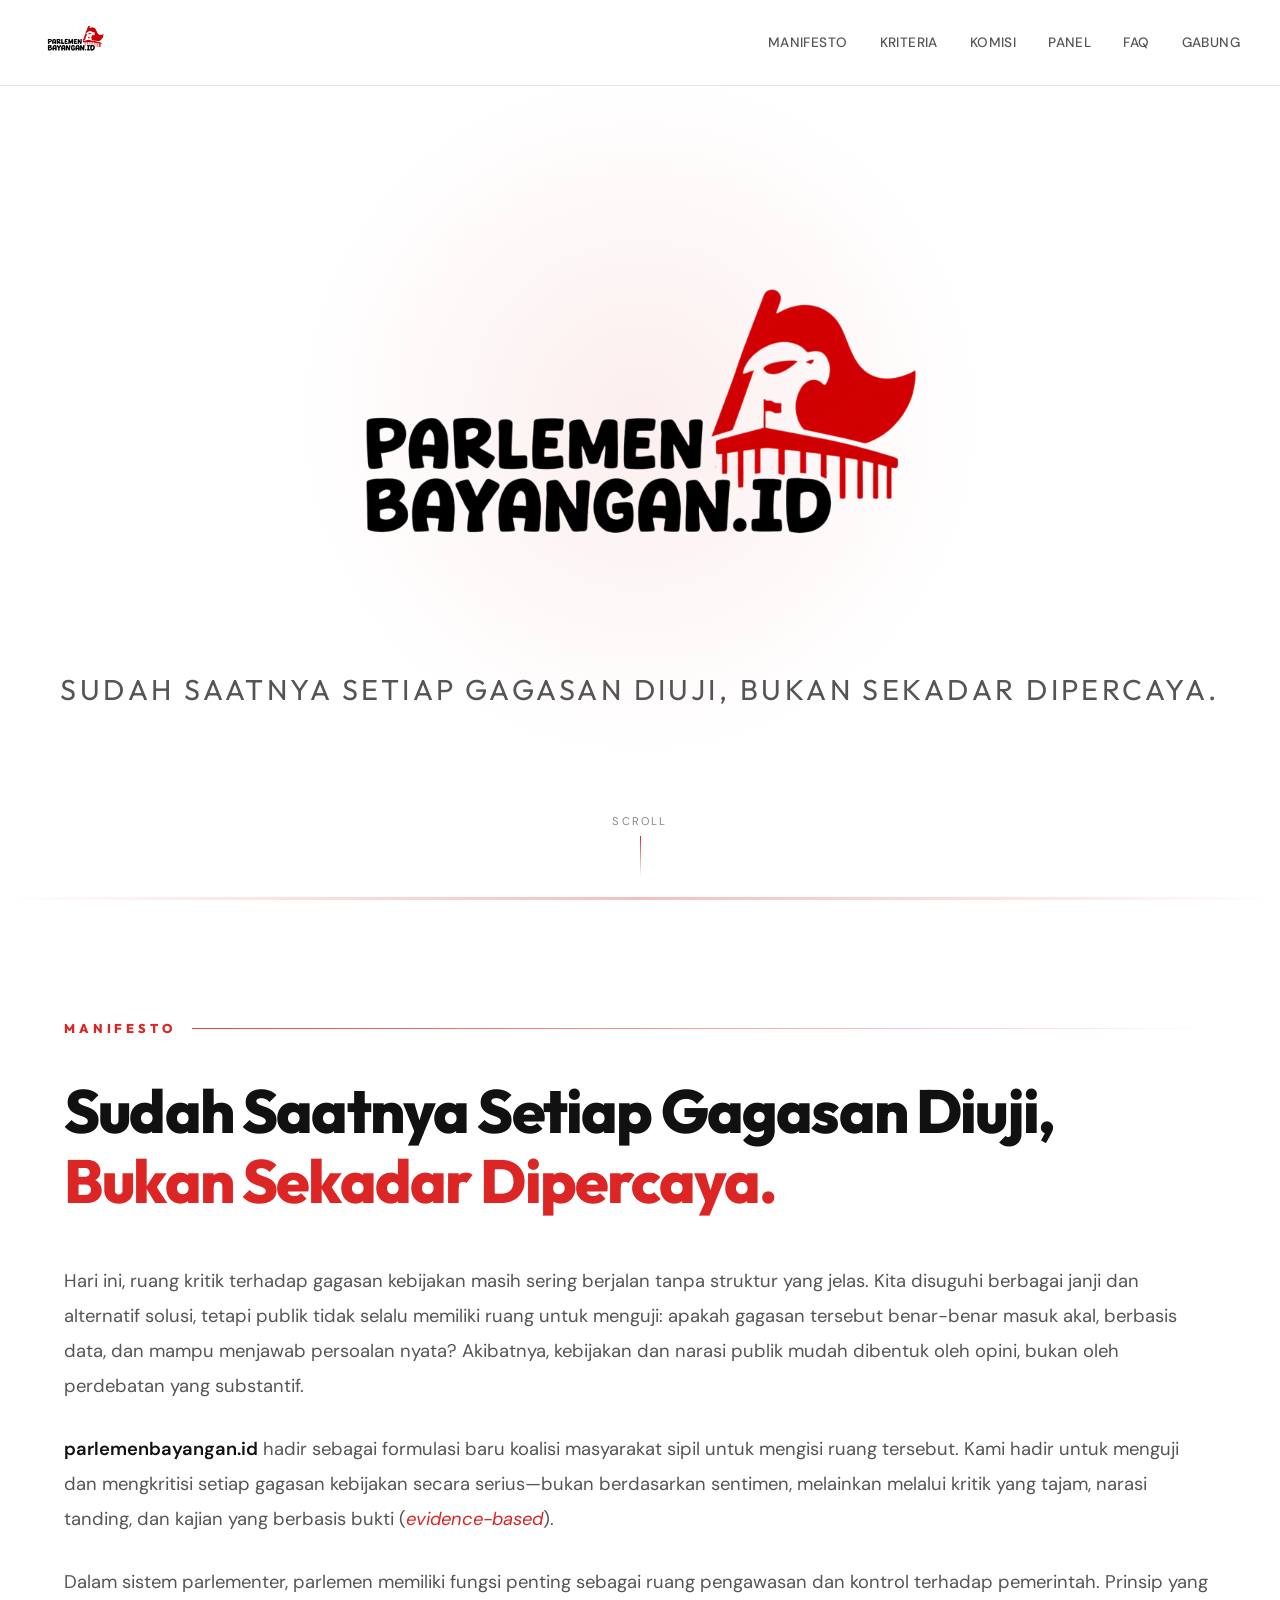
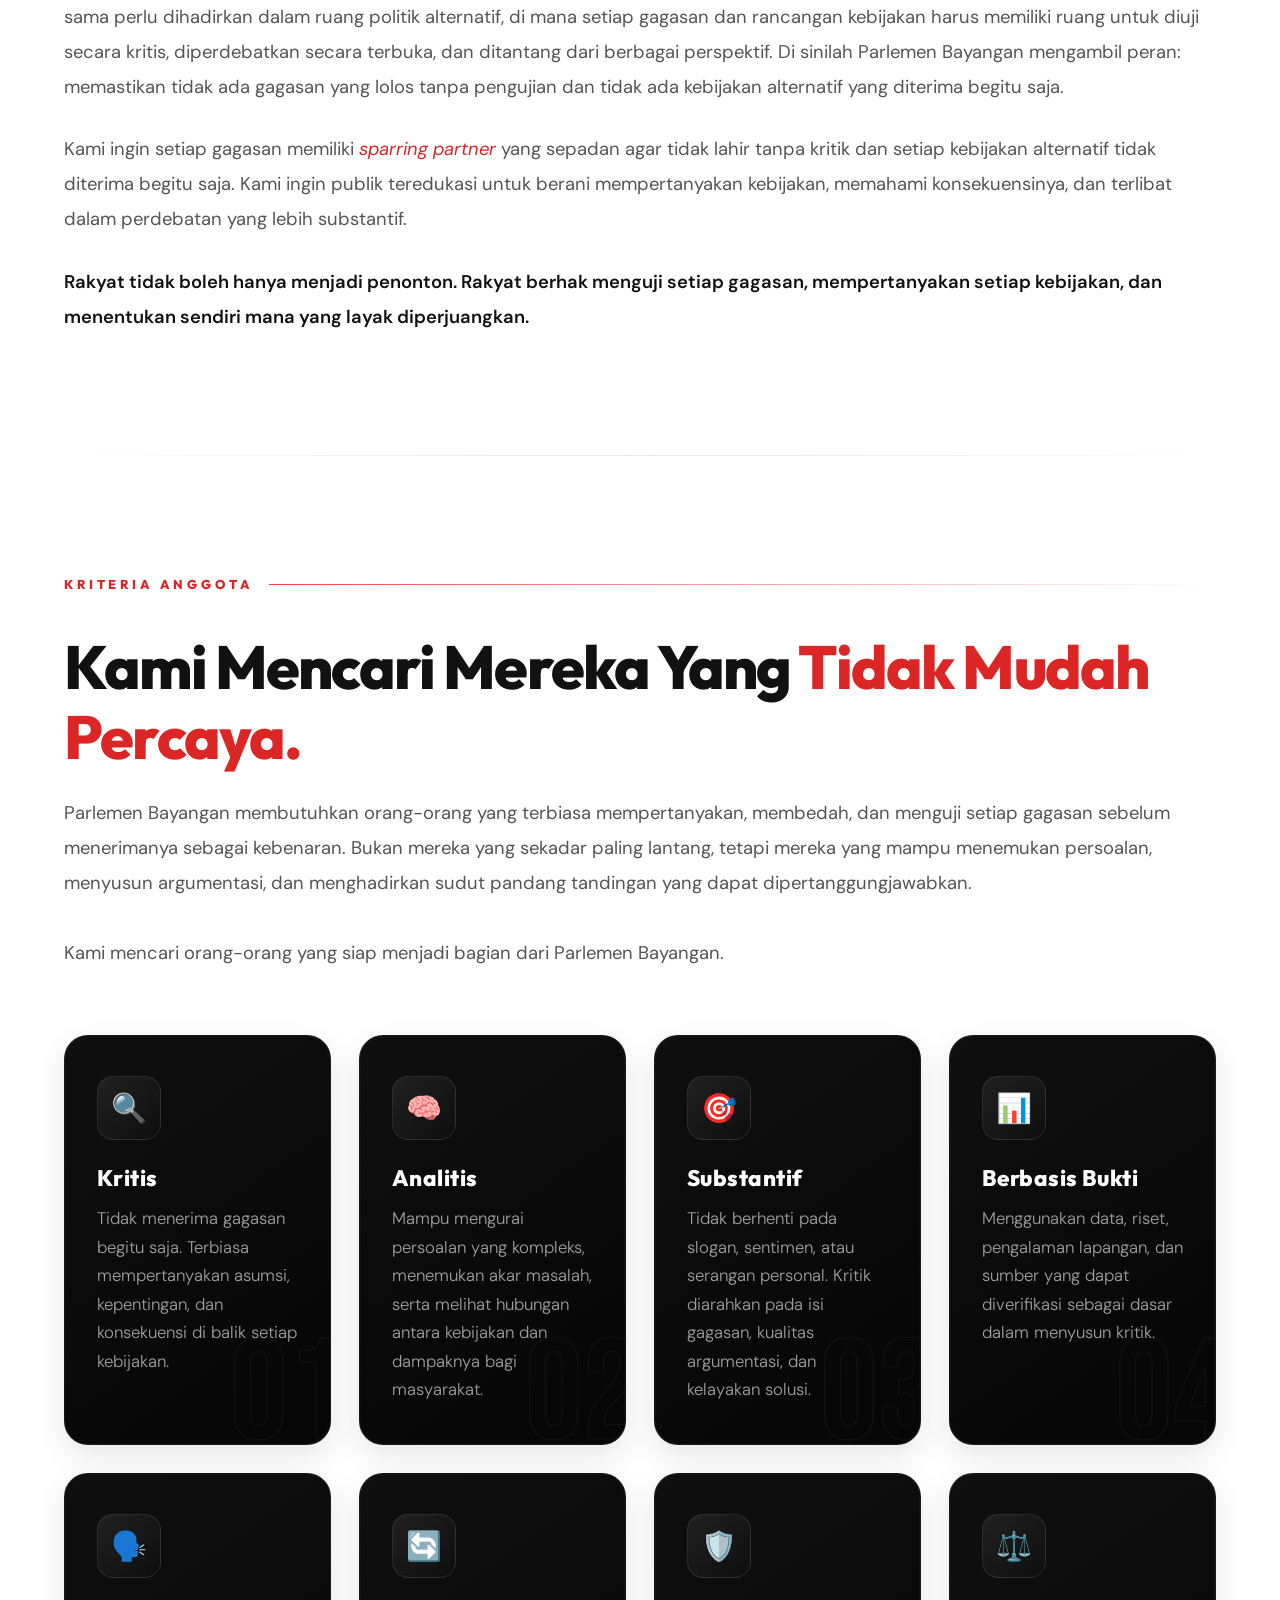
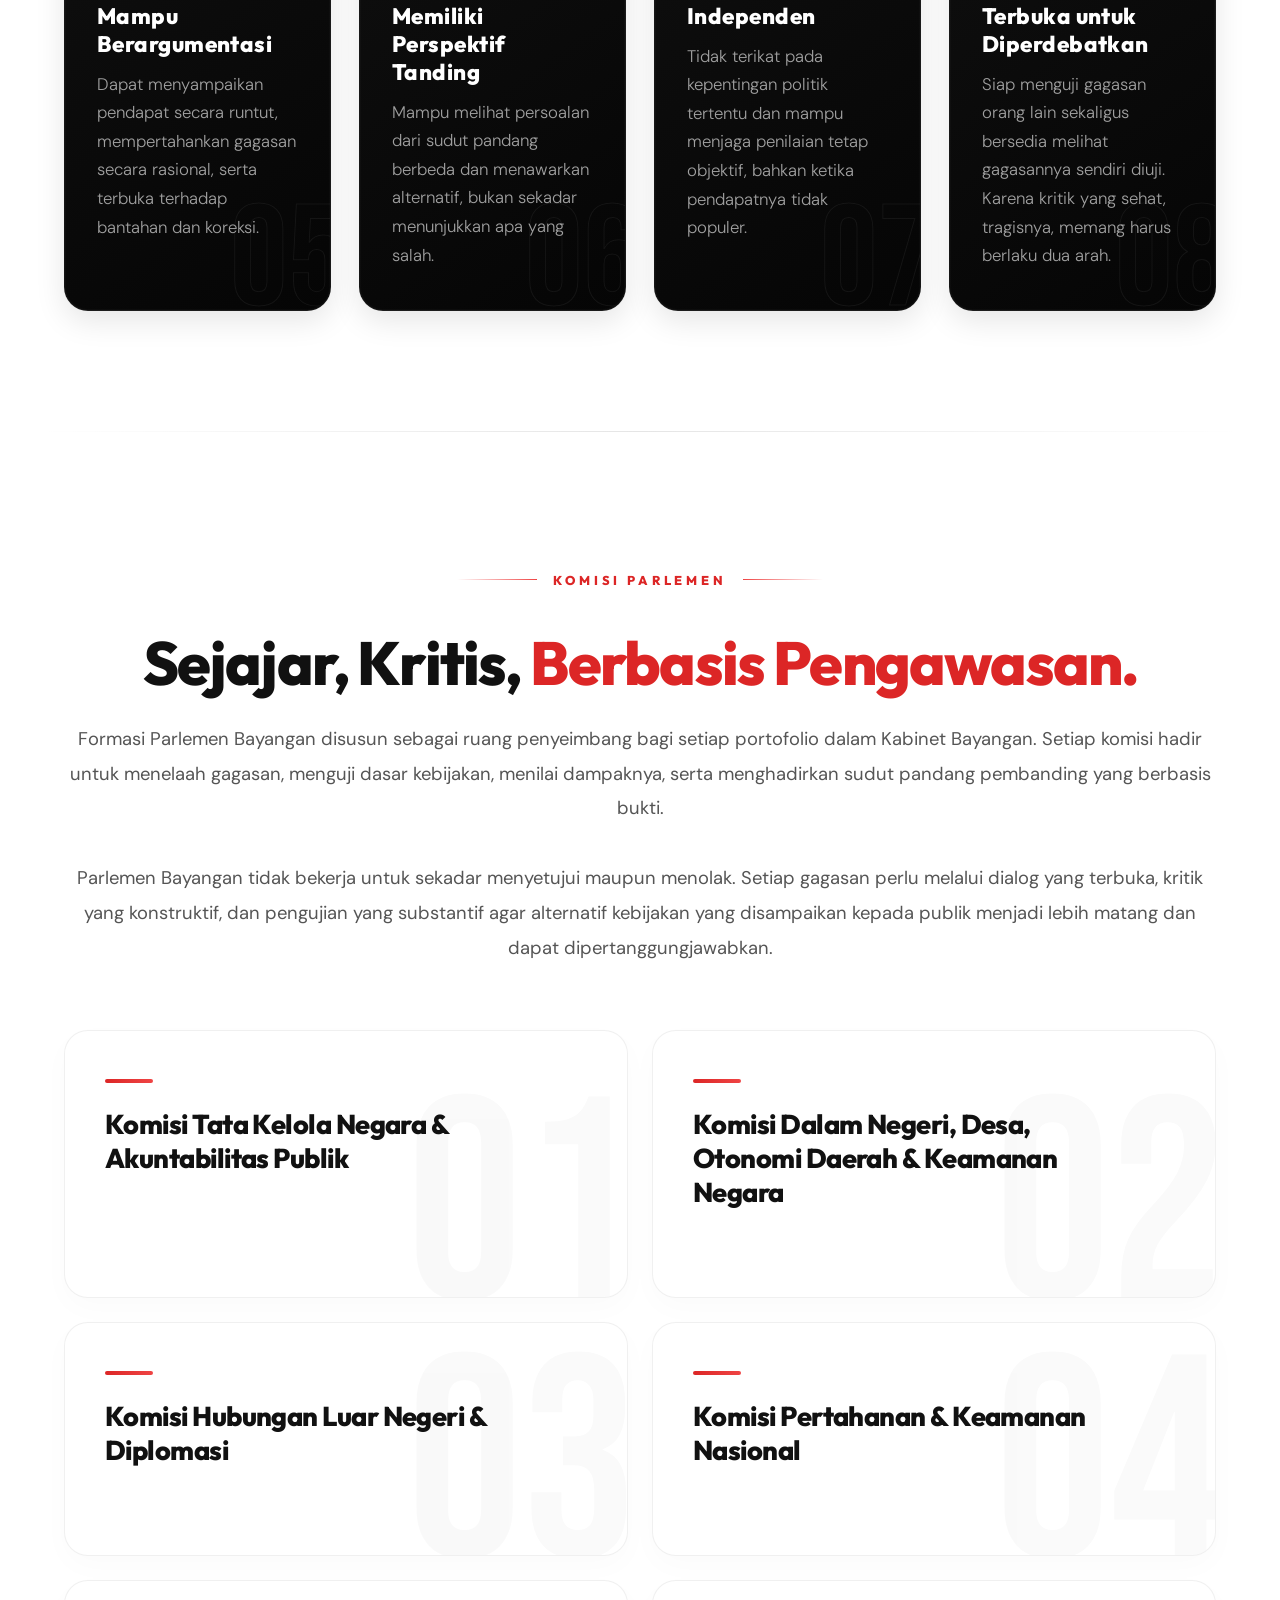
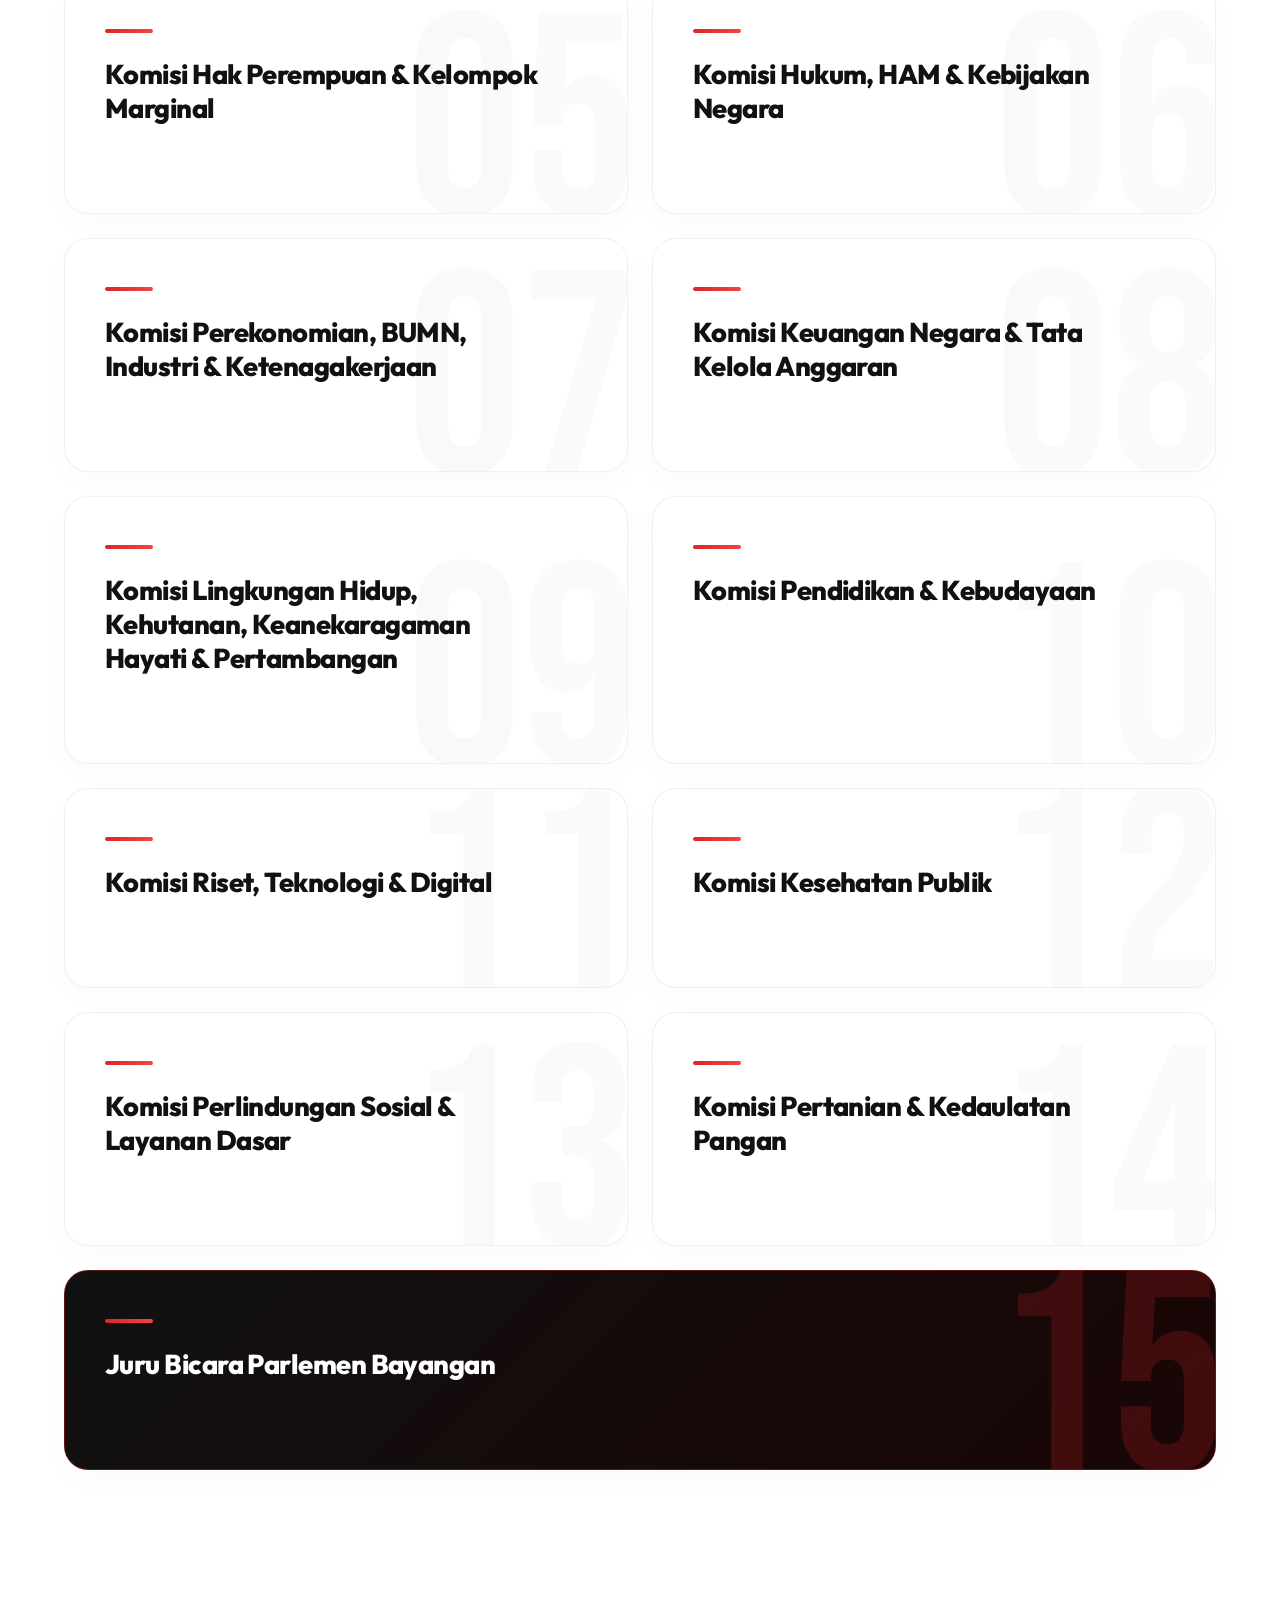
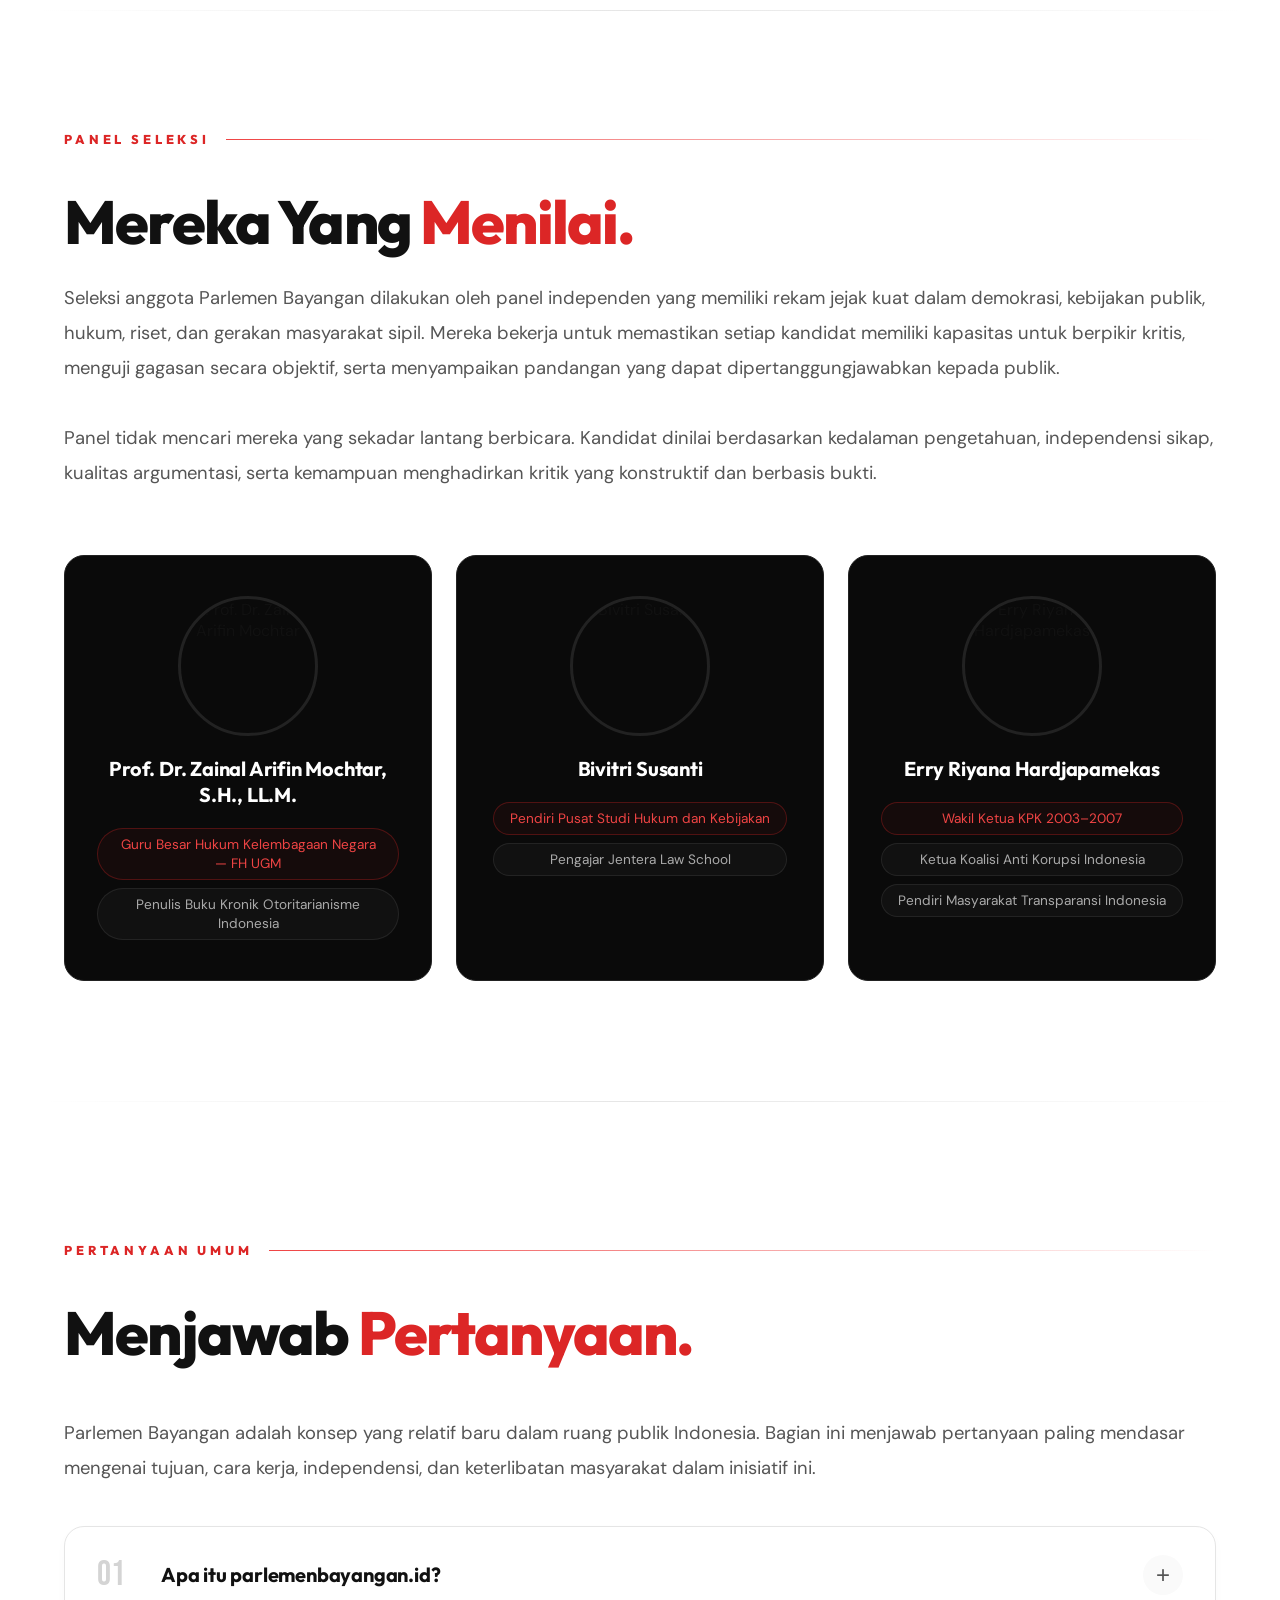
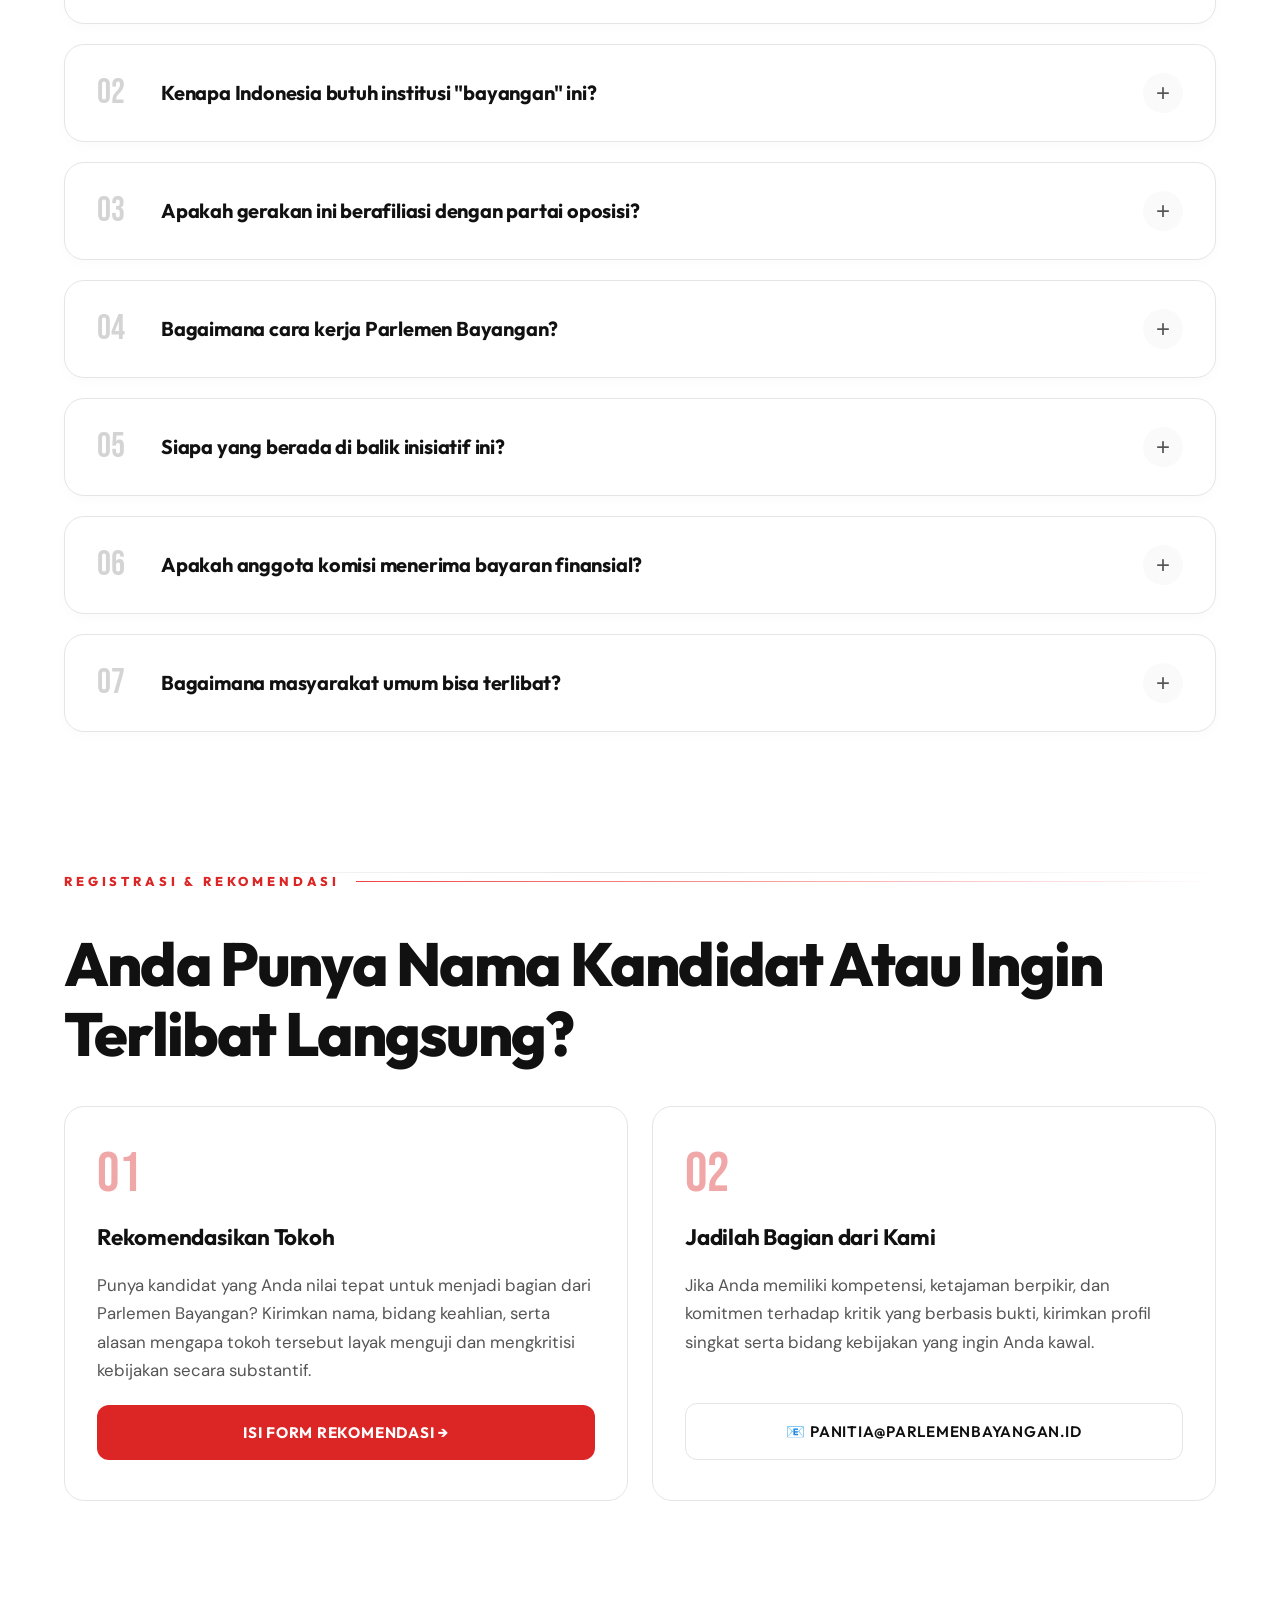
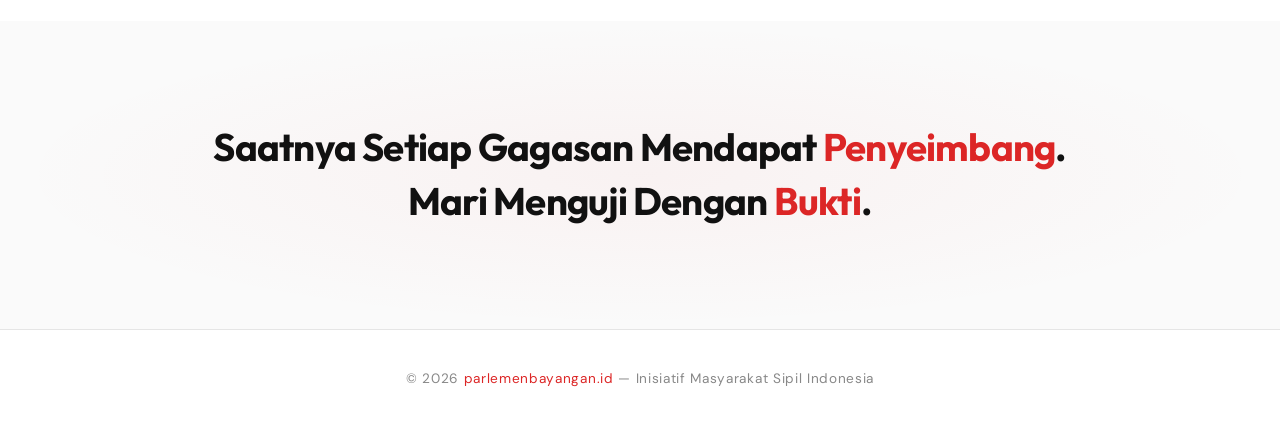
==== commit 37094a23: "style: update global layout max-width constraints to 1200px across all pages" ====
--- a/index.html
+++ b/index.html
@@ -315,7 +315,7 @@
     }
 
     .divider {
-      max-width: 820px;
+      max-width: 1200px;
       margin: 0 auto;
       height: 1px;
       background: linear-gradient(to right, transparent, var(--border), transparent);
@@ -338,7 +338,7 @@
       line-height: 1.9;
       color: var(--text-secondary);
       margin-bottom: 64px;
-      max-width: 900px;
+      max-width: 1200px;
     }
 
     .criteria-grid {
@@ -509,7 +509,7 @@
     }
 
     .formasi-header-wrap {
-      max-width: 820px;
+      max-width: 1200px;
       margin: 0 auto 64px auto;
       text-align: center;
       display: flex;
@@ -748,7 +748,7 @@
       line-height: 1.9;
       color: var(--text-secondary);
       margin-bottom: 64px;
-      max-width: 900px;
+      max-width: 1200px;
     }
 
     .panel-grid {
@@ -1172,7 +1172,7 @@
       font-weight: 700;
       font-size: clamp(1.6rem, 4vw, 2.4rem);
       line-height: 1.4;
-      max-width: 700px;
+      max-width: 1200px;
       margin: 0 auto;
       letter-spacing: -0.02em;
       position: relative;
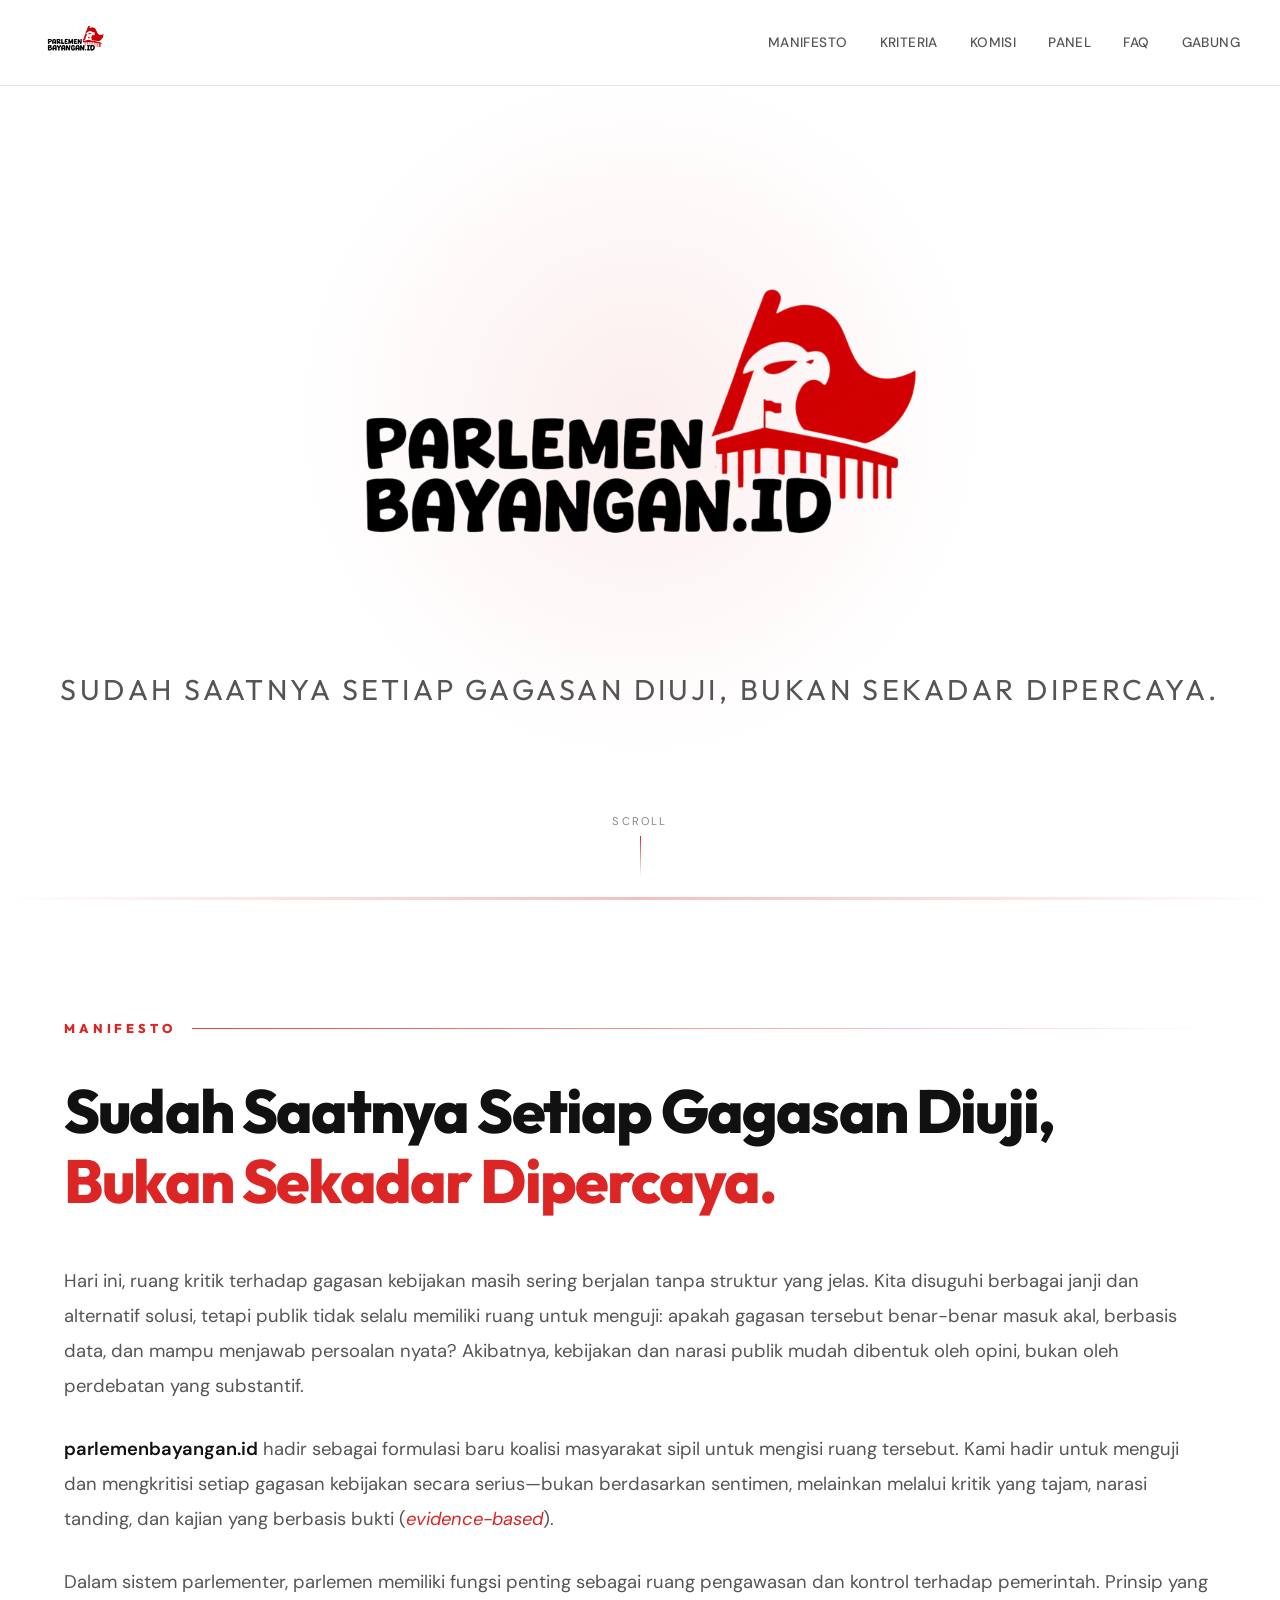
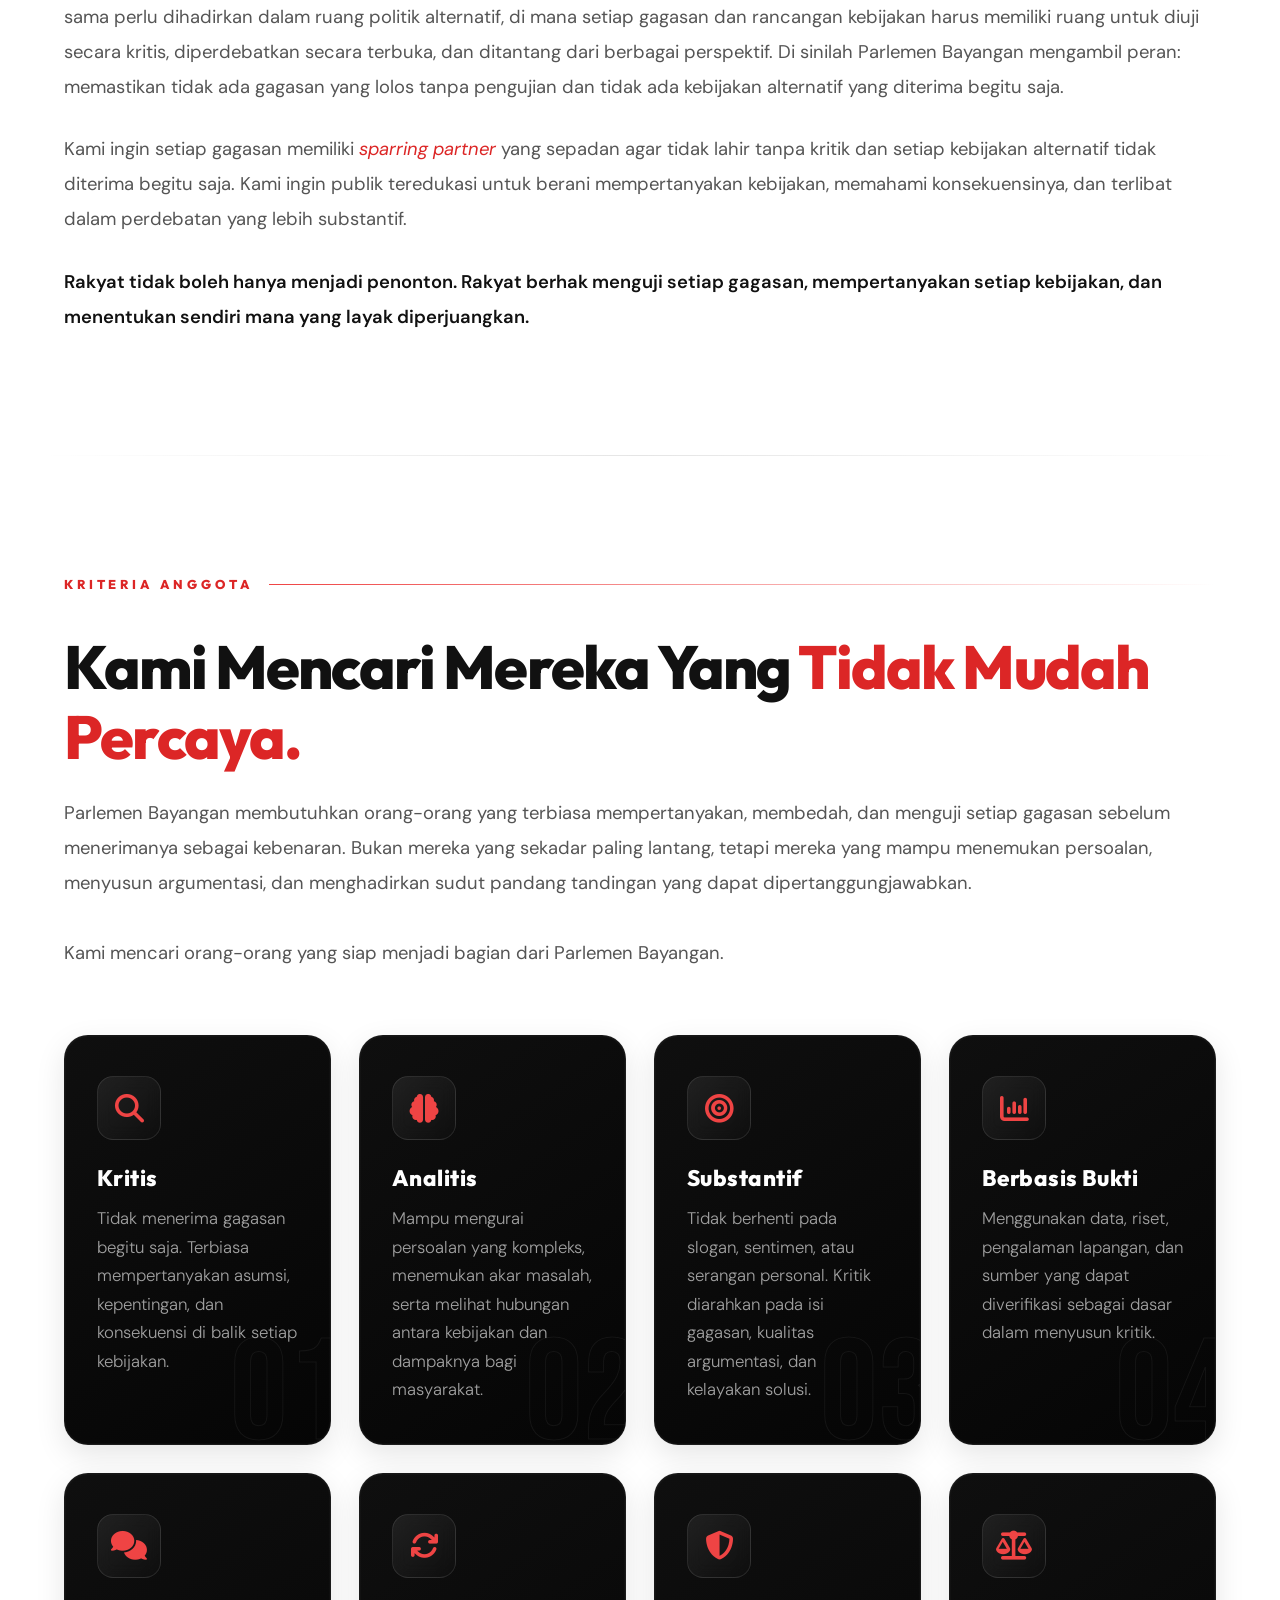
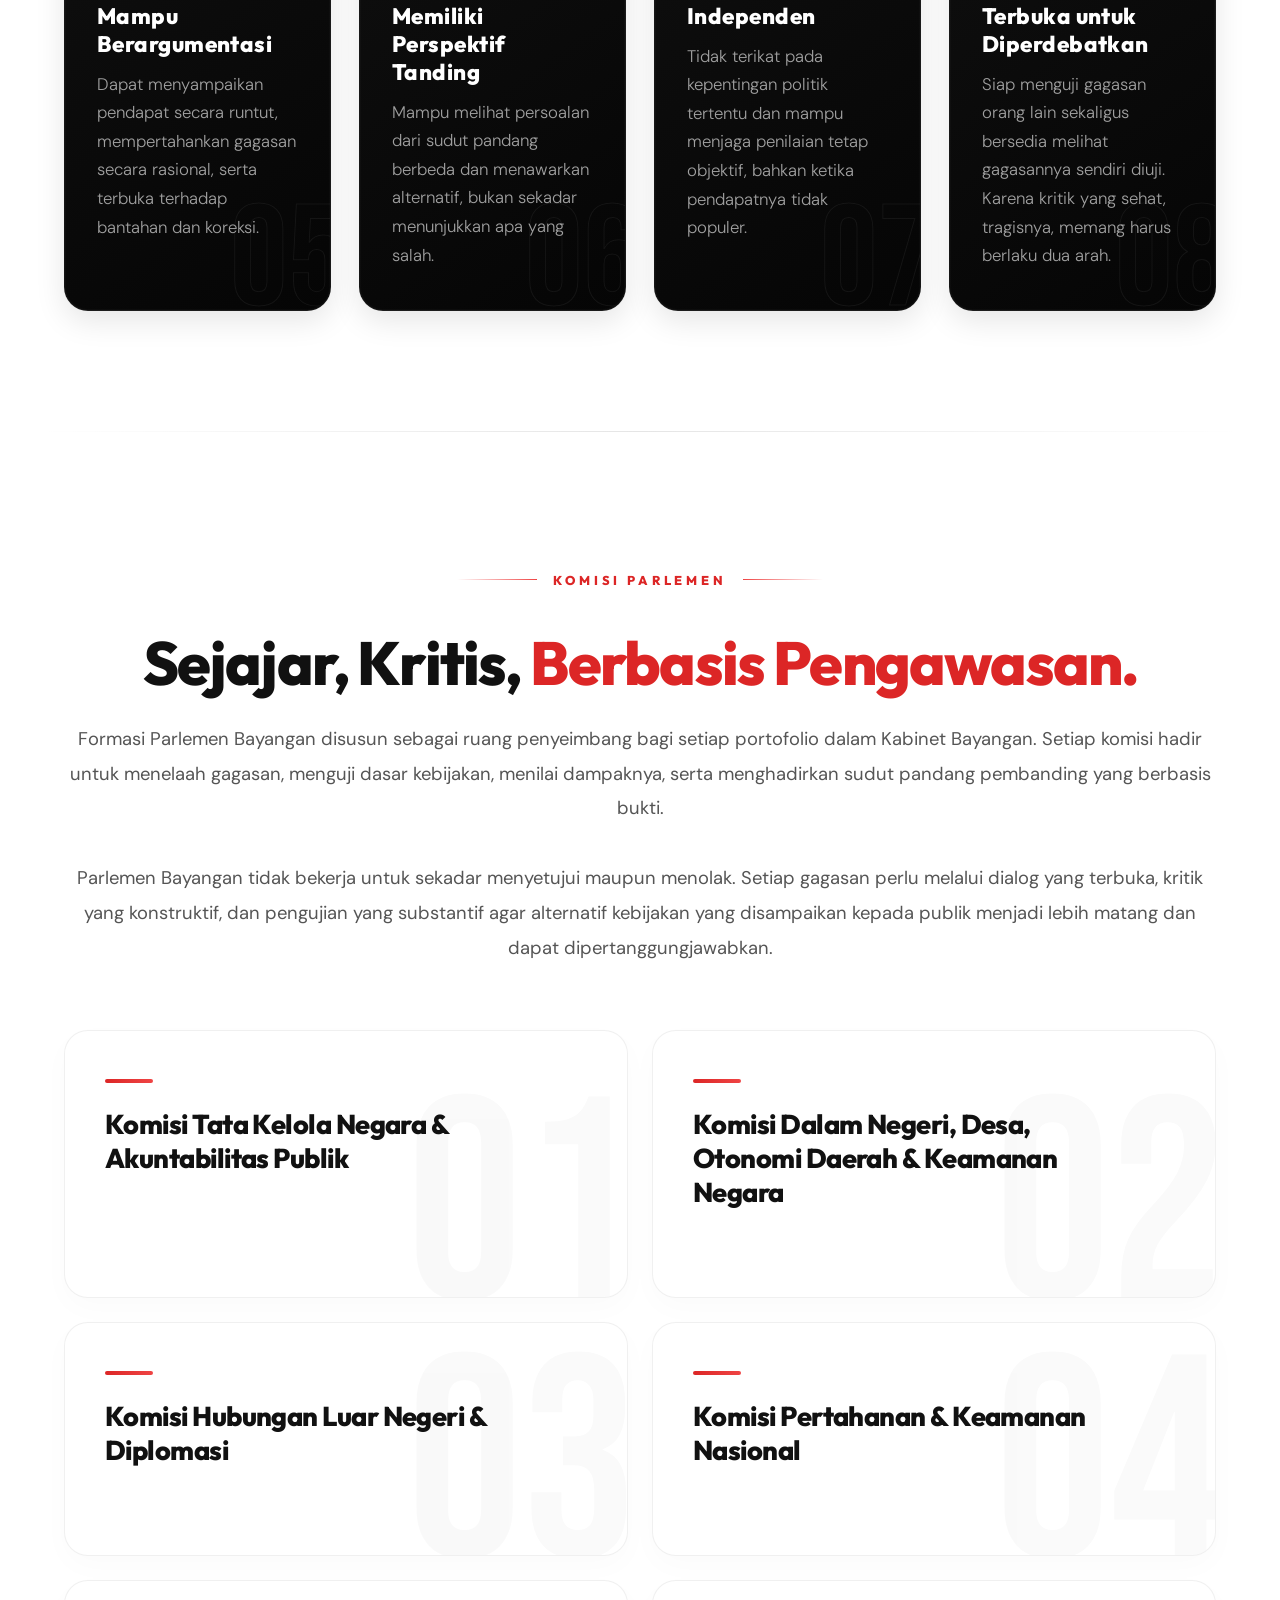
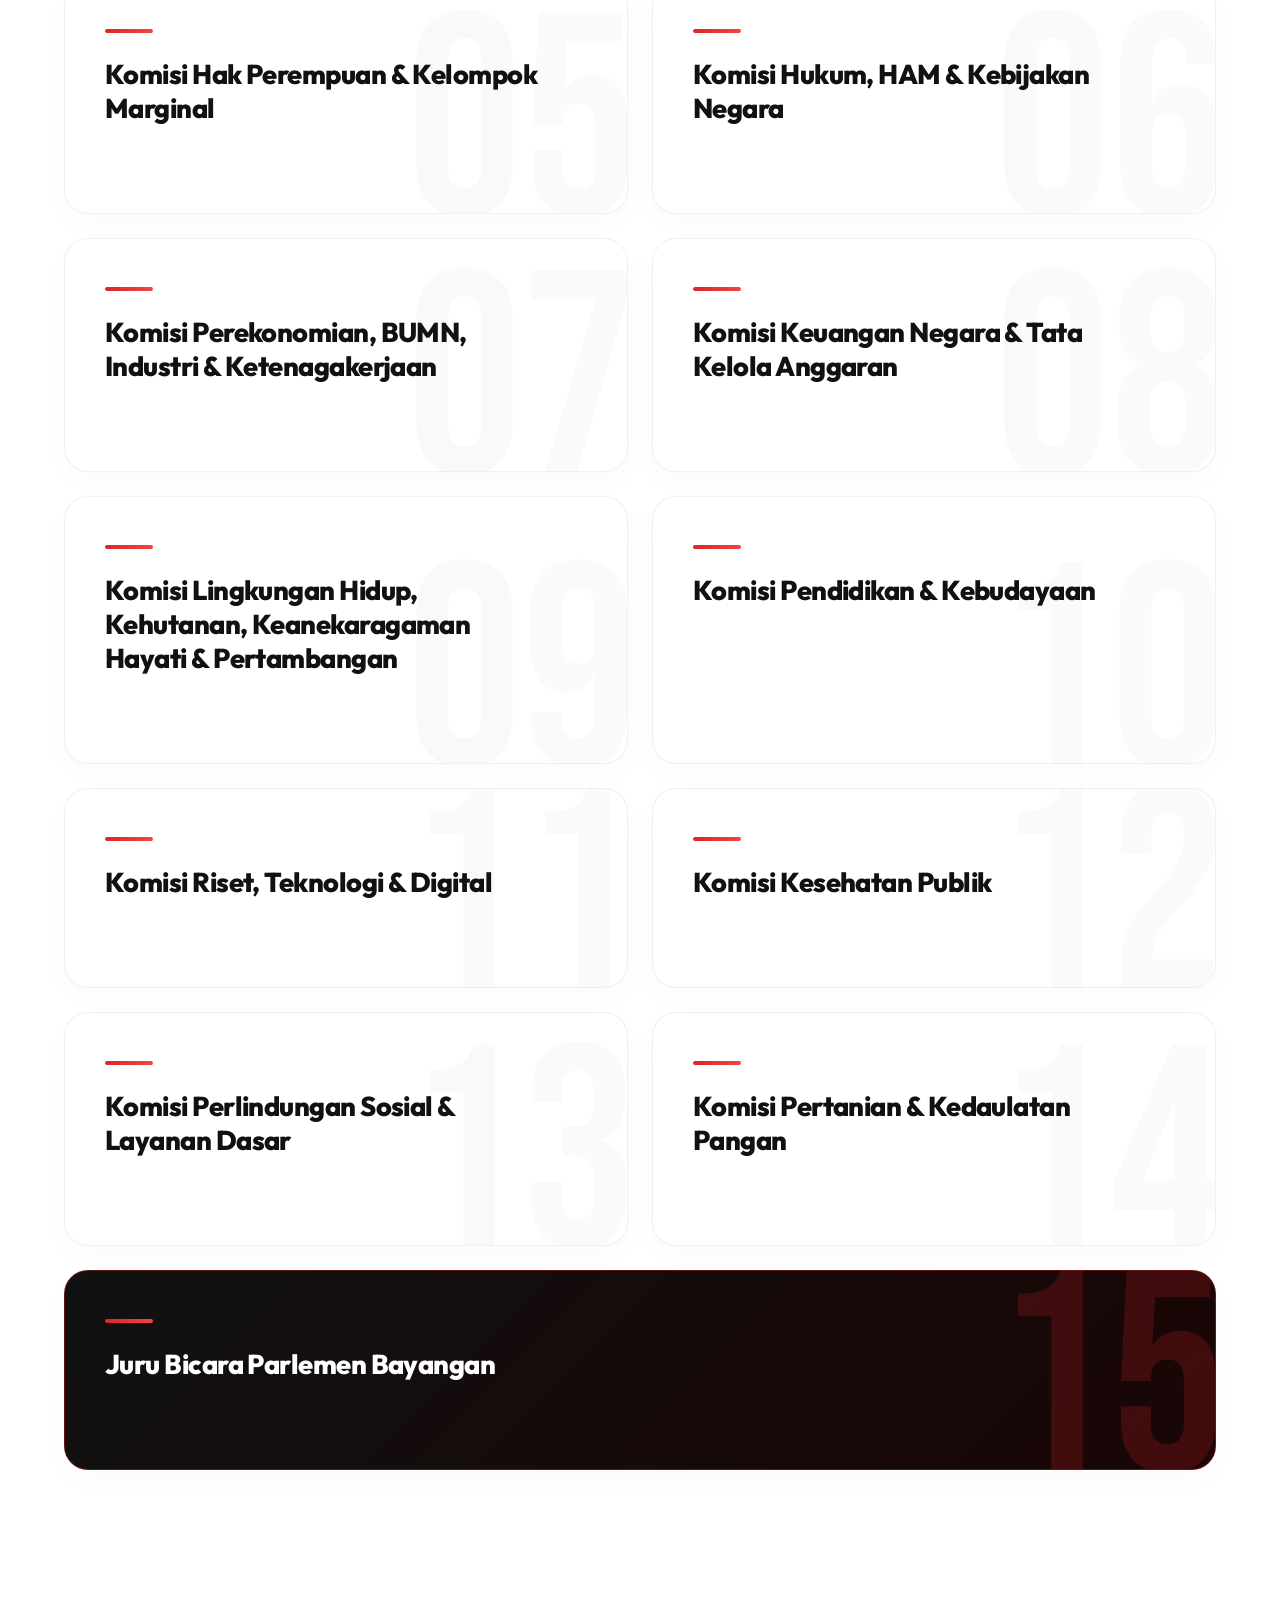
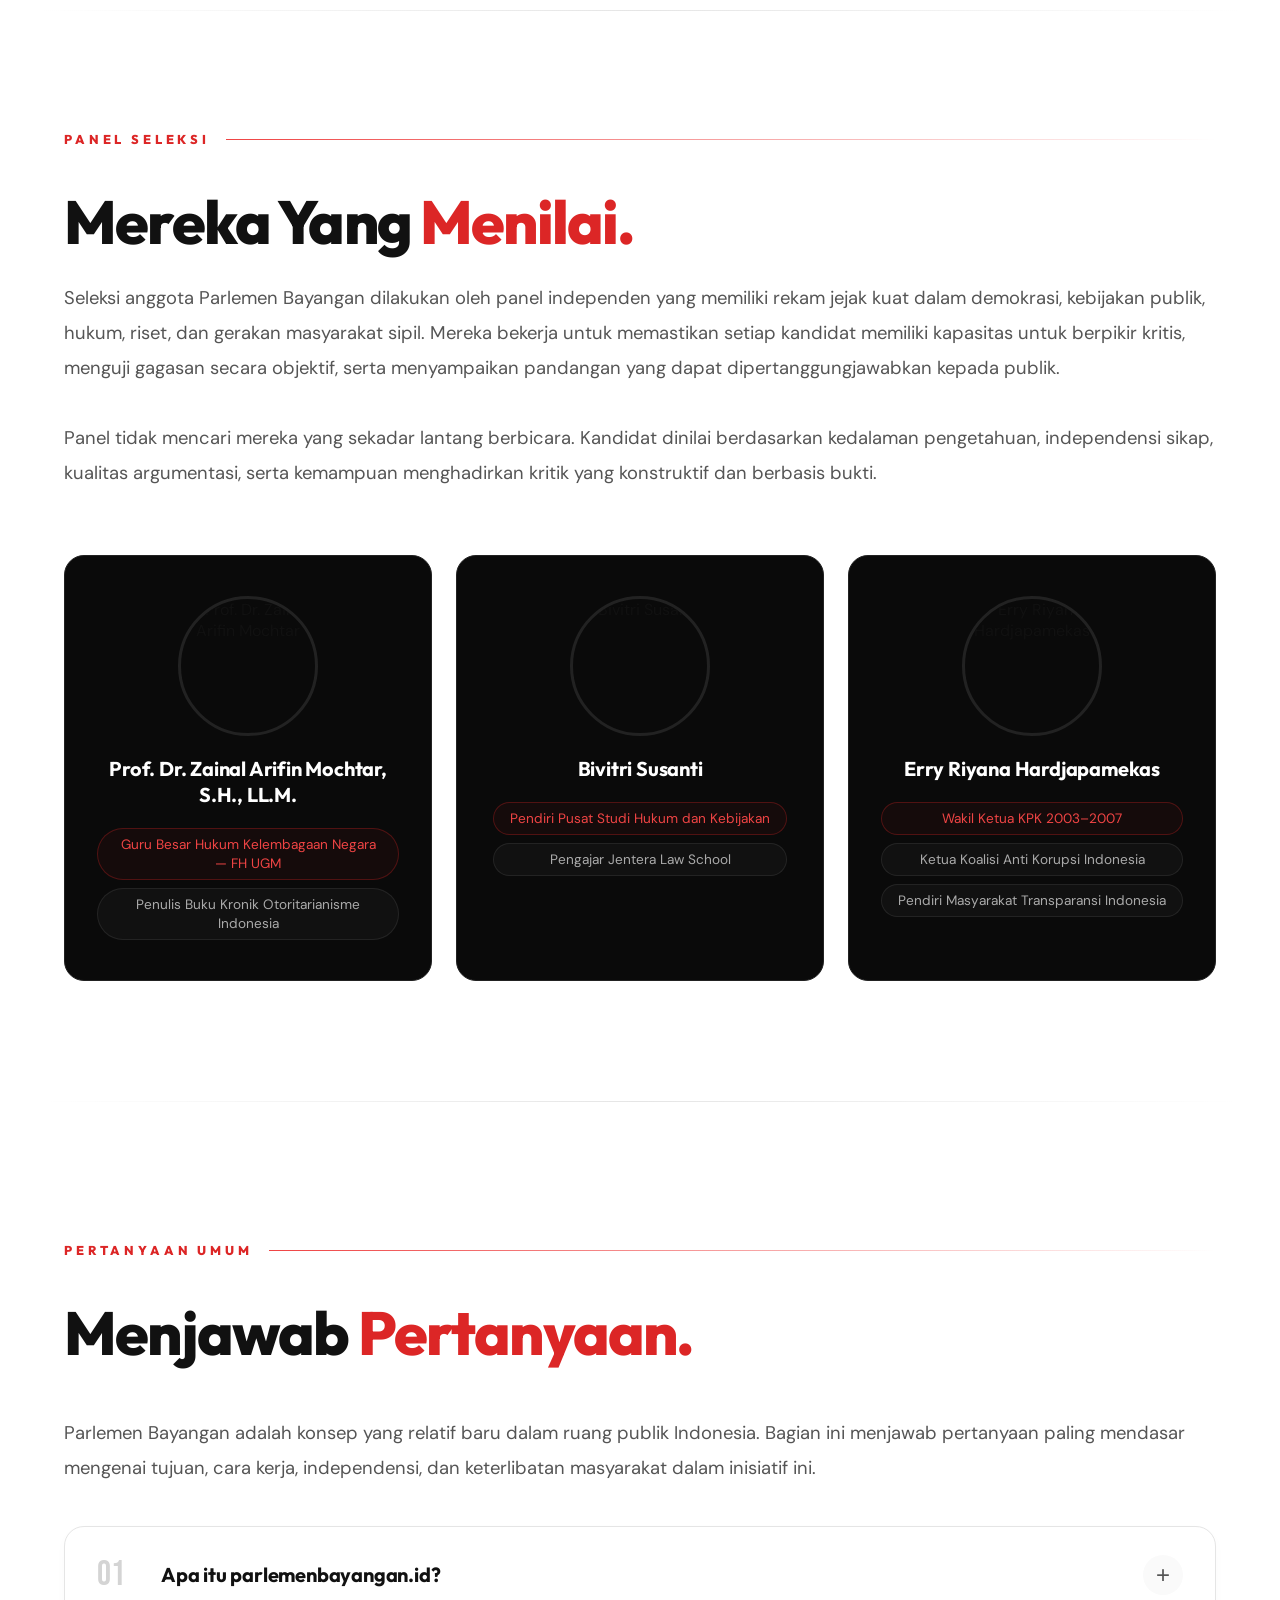
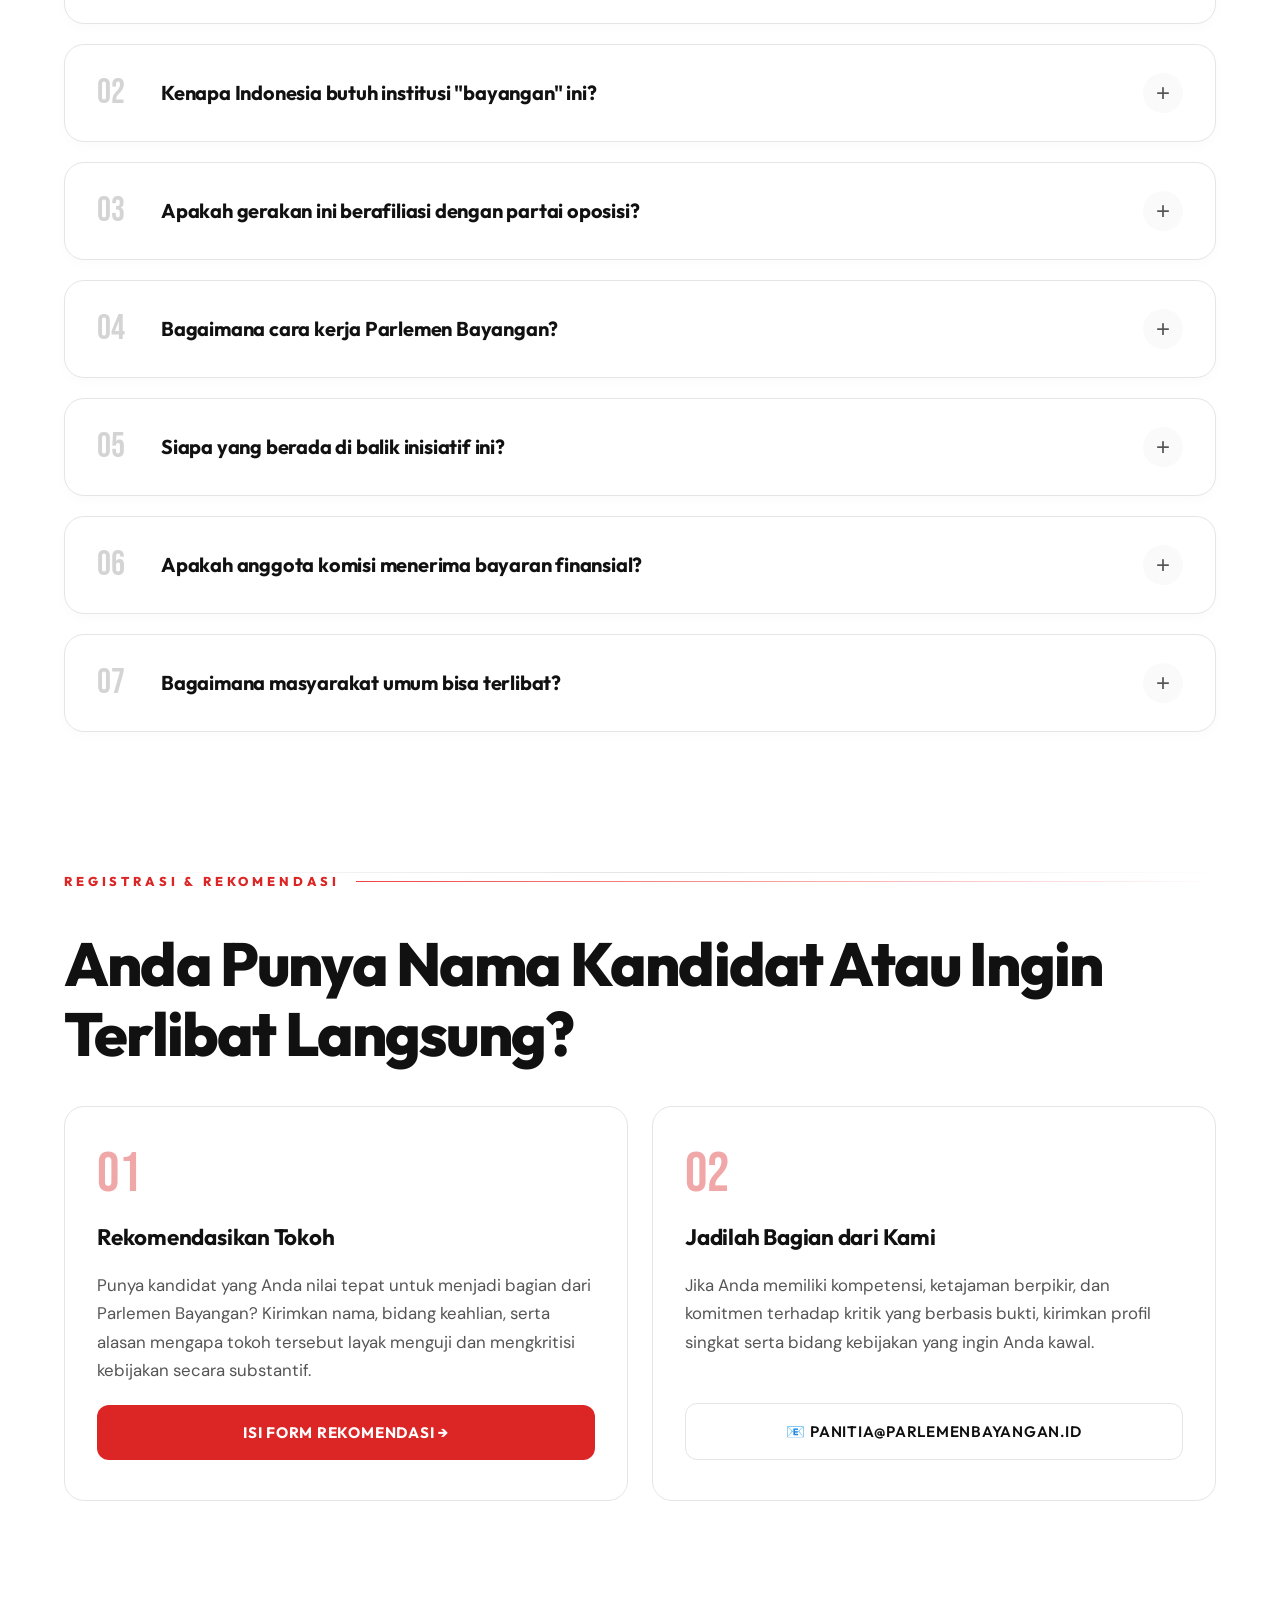
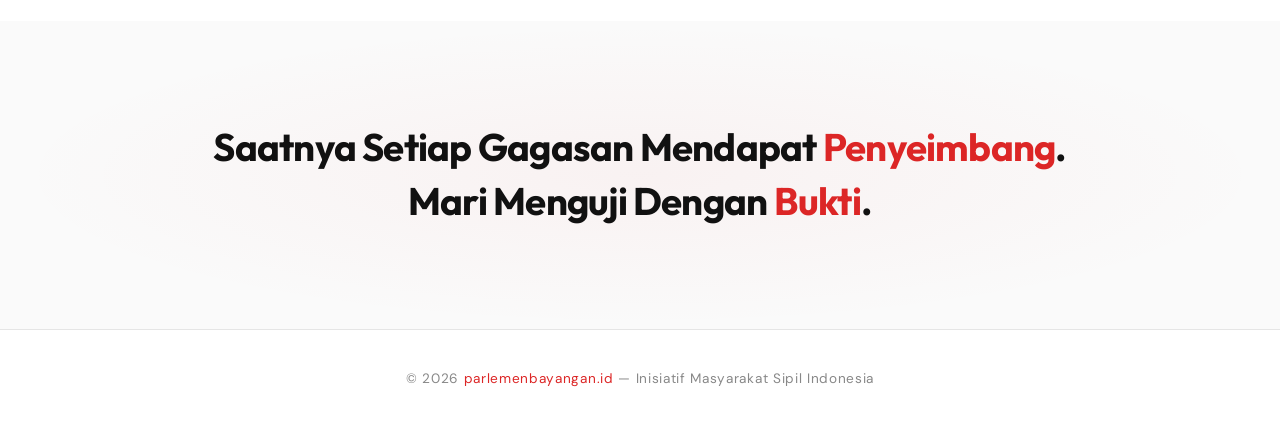
==== commit 0bca6392: "feat: integrate Font Awesome and replace emoji icons with vectorized alternatives across all pages" ====
--- a/index.html
+++ b/index.html
@@ -24,6 +24,7 @@
   <link rel="icon" type="image/png" sizes="16x16" href="./assets/favicon/favicon-16x16.png">
   <link rel="manifest" href="./assets/favicon/site.webmanifest">
   <link rel="shortcut icon" href="./assets/favicon/favicon.ico">
+  <link rel="stylesheet" href="https://cdnjs.cloudflare.com/ajax/libs/font-awesome/6.5.1/css/all.min.css">
   <style>
     @import url('https://fonts.googleapis.com/css2?family=Bebas+Neue&family=DM+Sans:ital,wght@0,300;0,400;0,500;0,600;0,700;1,400&family=Outfit:wght@300;400;500;600;700;800;900&display=swap');
 
@@ -446,6 +447,7 @@
       margin-bottom: 24px;
       position: relative;
       transition: all 0.5s cubic-bezier(0.23, 1, 0.32, 1);
+      color: var(--red-bright);
     }
 
     .criteria-card-premium:hover .icon-box {
@@ -453,6 +455,7 @@
       border-color: var(--red-bright);
       box-shadow: 0 10px 24px rgba(220, 38, 38, 0.5), inset 0 0 12px rgba(255, 255, 255, 0.3);
       transform: scale(1.15) rotate(-8deg);
+      color: #ffffff;
     }
 
     .card-text-content {
@@ -1377,7 +1380,7 @@
       <!-- Item 01 -->
       <div class="criteria-card-premium reveal">
         <div class="card-bg-number">01</div>
-        <div class="icon-box">🔍</div>
+        <div class="icon-box"><i class="fa-solid fa-magnifying-glass"></i></div>
         <div class="card-text-content">
           <h3>Kritis</h3>
           <p>Tidak menerima gagasan begitu saja. Terbiasa mempertanyakan asumsi, kepentingan, dan konsekuensi di balik setiap kebijakan.</p>
@@ -1388,7 +1391,7 @@
       <!-- Item 02 -->
       <div class="criteria-card-premium reveal">
         <div class="card-bg-number">02</div>
-        <div class="icon-box">🧠</div>
+        <div class="icon-box"><i class="fa-solid fa-brain"></i></div>
         <div class="card-text-content">
           <h3>Analitis</h3>
           <p>Mampu mengurai persoalan yang kompleks, menemukan akar masalah, serta melihat hubungan antara kebijakan dan dampaknya bagi masyarakat.</p>
@@ -1399,7 +1402,7 @@
       <!-- Item 03 -->
       <div class="criteria-card-premium reveal">
         <div class="card-bg-number">03</div>
-        <div class="icon-box">🎯</div>
+        <div class="icon-box"><i class="fa-solid fa-bullseye"></i></div>
         <div class="card-text-content">
           <h3>Substantif</h3>
           <p>Tidak berhenti pada slogan, sentimen, atau serangan personal. Kritik diarahkan pada isi gagasan, kualitas argumentasi, dan kelayakan solusi.</p>
@@ -1410,7 +1413,7 @@
       <!-- Item 04 -->
       <div class="criteria-card-premium reveal">
         <div class="card-bg-number">04</div>
-        <div class="icon-box">📊</div>
+        <div class="icon-box"><i class="fa-solid fa-chart-column"></i></div>
         <div class="card-text-content">
           <h3>Berbasis Bukti</h3>
           <p>Menggunakan data, riset, pengalaman lapangan, dan sumber yang dapat diverifikasi sebagai dasar dalam menyusun kritik.</p>
@@ -1421,7 +1424,7 @@
       <!-- Item 05 -->
       <div class="criteria-card-premium reveal">
         <div class="card-bg-number">05</div>
-        <div class="icon-box">🗣️</div>
+        <div class="icon-box"><i class="fa-solid fa-comments"></i></div>
         <div class="card-text-content">
           <h3>Mampu Berargumentasi</h3>
           <p>Dapat menyampaikan pendapat secara runtut, mempertahankan gagasan secara rasional, serta terbuka terhadap bantahan dan koreksi.</p>
@@ -1432,7 +1435,7 @@
       <!-- Item 06 -->
       <div class="criteria-card-premium reveal">
         <div class="card-bg-number">06</div>
-        <div class="icon-box">🔄</div>
+        <div class="icon-box"><i class="fa-solid fa-arrows-rotate"></i></div>
         <div class="card-text-content">
           <h3>Memiliki Perspektif Tanding</h3>
           <p>Mampu melihat persoalan dari sudut pandang berbeda dan menawarkan alternatif, bukan sekadar menunjukkan apa yang salah.</p>
@@ -1443,7 +1446,7 @@
       <!-- Item 07 -->
       <div class="criteria-card-premium reveal">
         <div class="card-bg-number">07</div>
-        <div class="icon-box">🛡️</div>
+        <div class="icon-box"><i class="fa-solid fa-shield-halved"></i></div>
         <div class="card-text-content">
           <h3>Independen</h3>
           <p>Tidak terikat pada kepentingan politik tertentu dan mampu menjaga penilaian tetap objektif, bahkan ketika pendapatnya tidak populer.</p>
@@ -1454,7 +1457,7 @@
       <!-- Item 08 -->
       <div class="criteria-card-premium reveal">
         <div class="card-bg-number">08</div>
-        <div class="icon-box">⚖️</div>
+        <div class="icon-box"><i class="fa-solid fa-scale-balanced"></i></div>
         <div class="card-text-content">
           <h3>Terbuka untuk Diperdebatkan</h3>
           <p>Siap menguji gagasan orang lain sekaligus bersedia melihat gagasannya sendiri diuji. Karena kritik yang sehat, tragisnya, memang harus berlaku dua arah.</p>
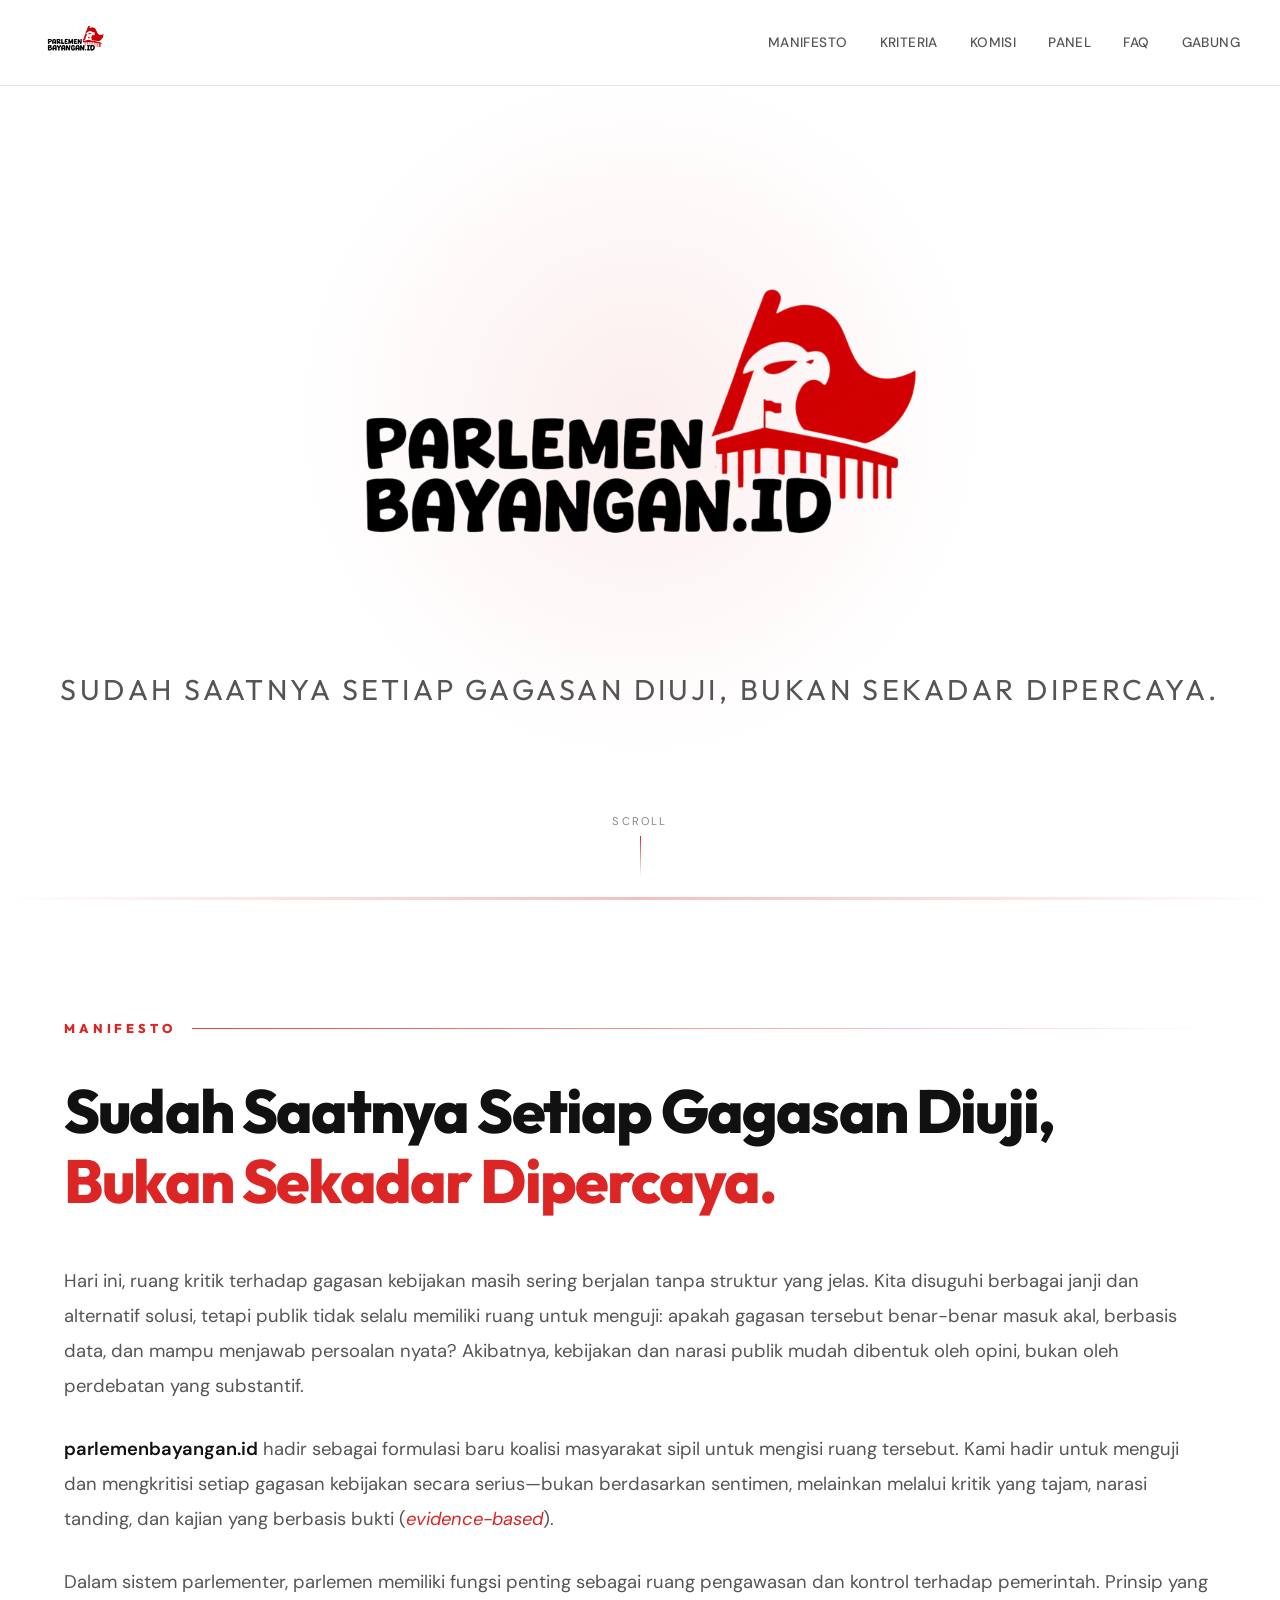
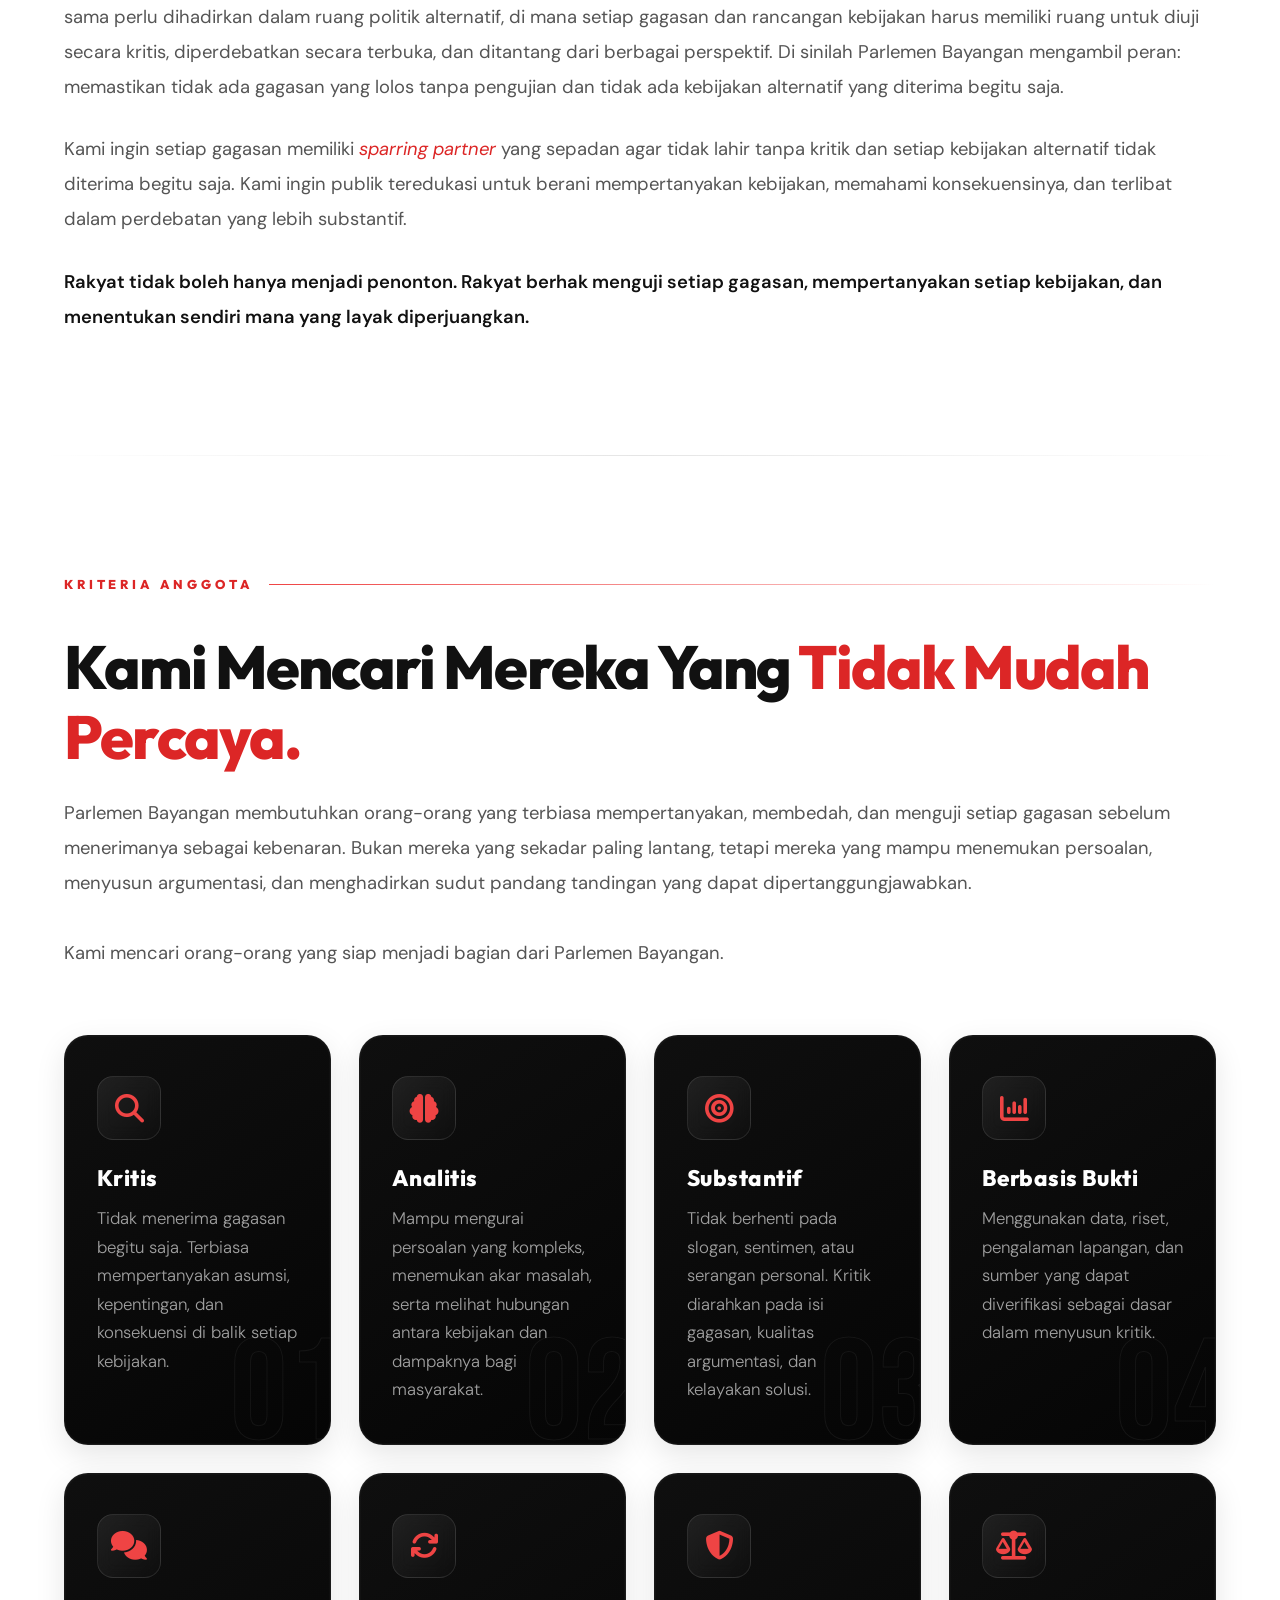
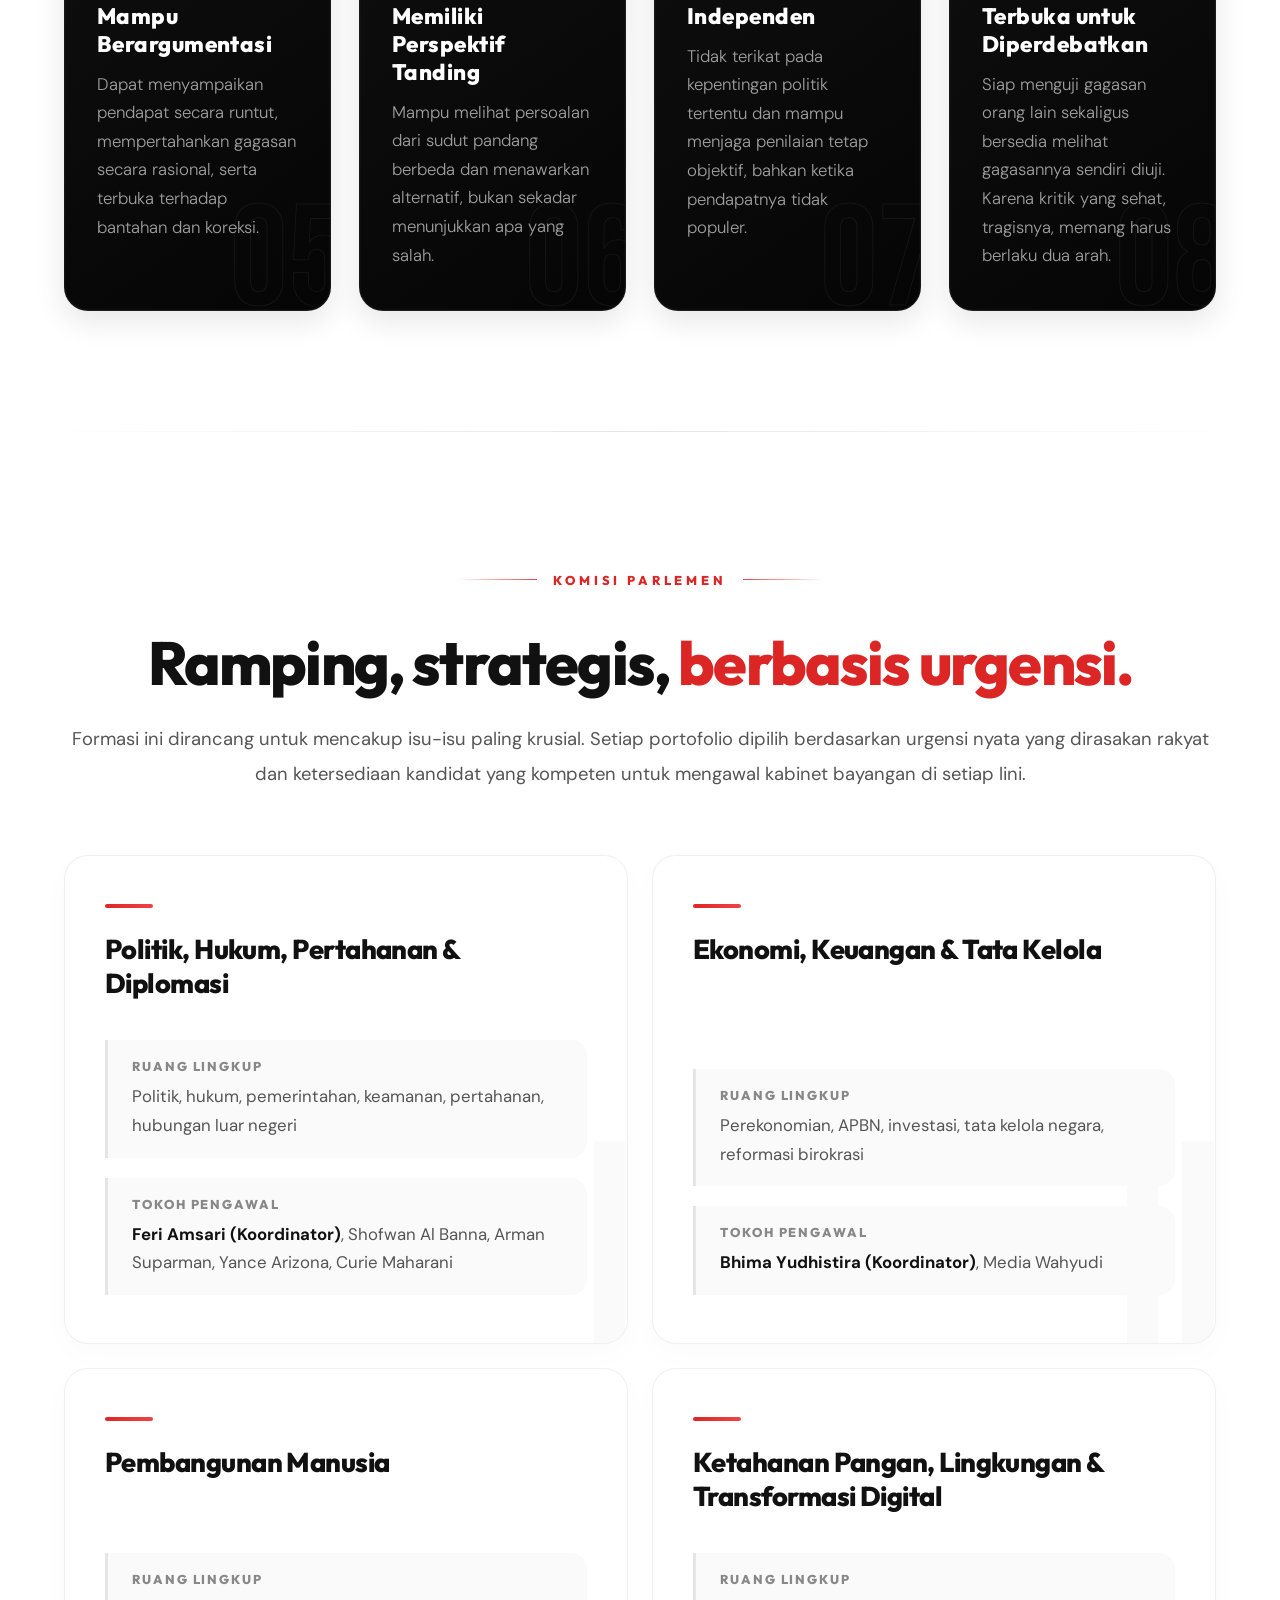
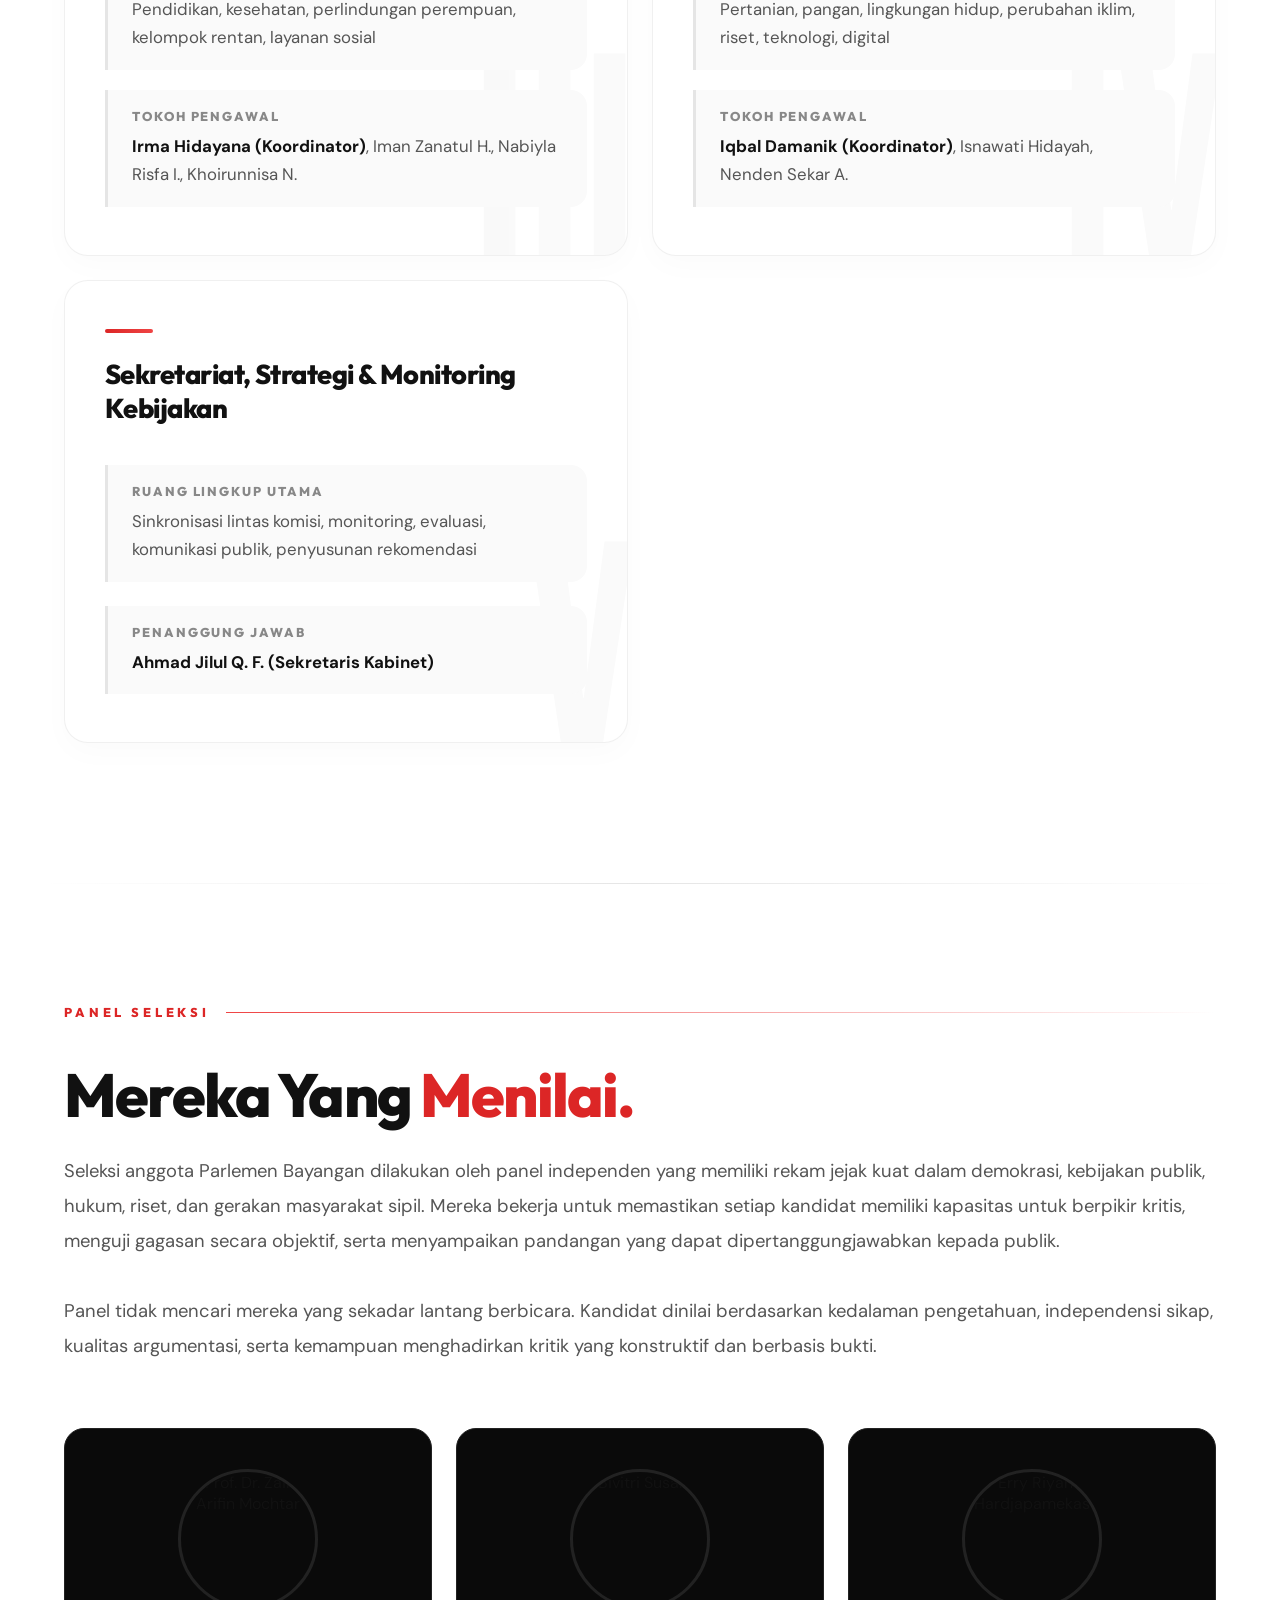
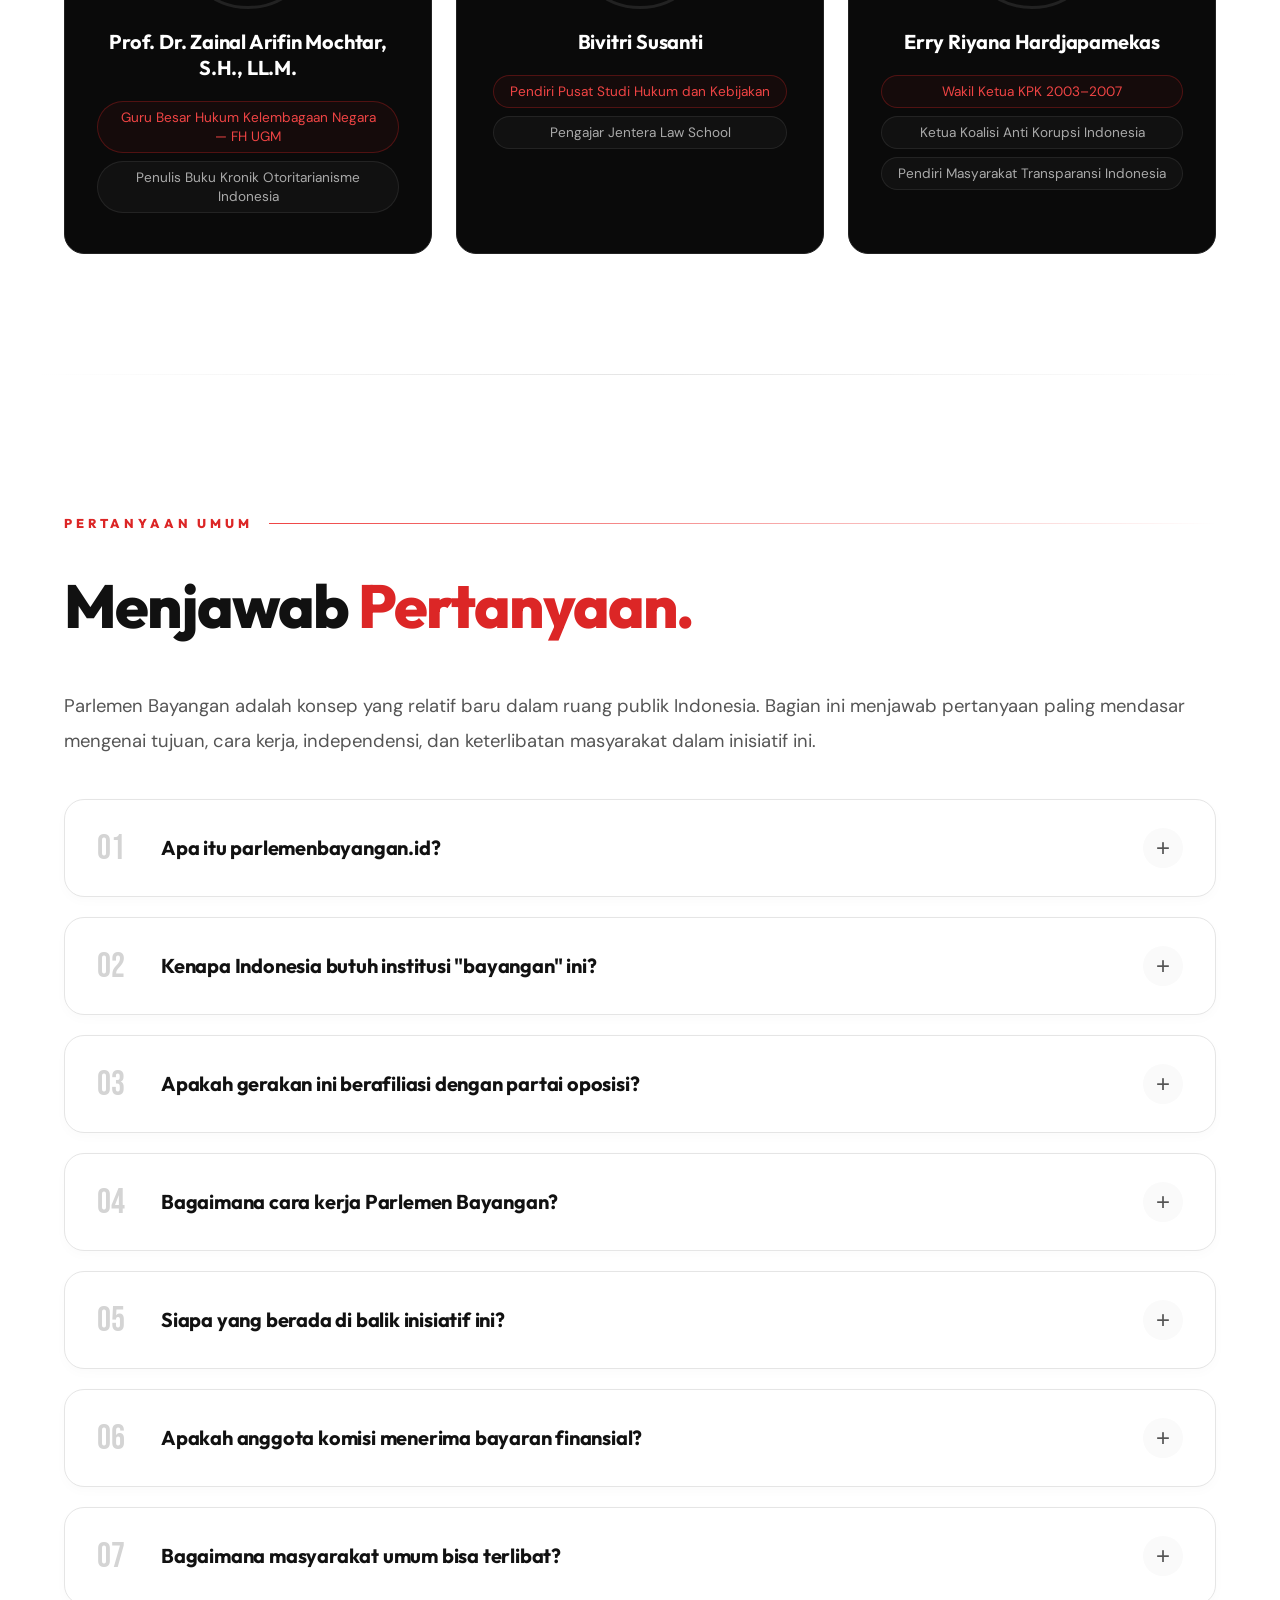
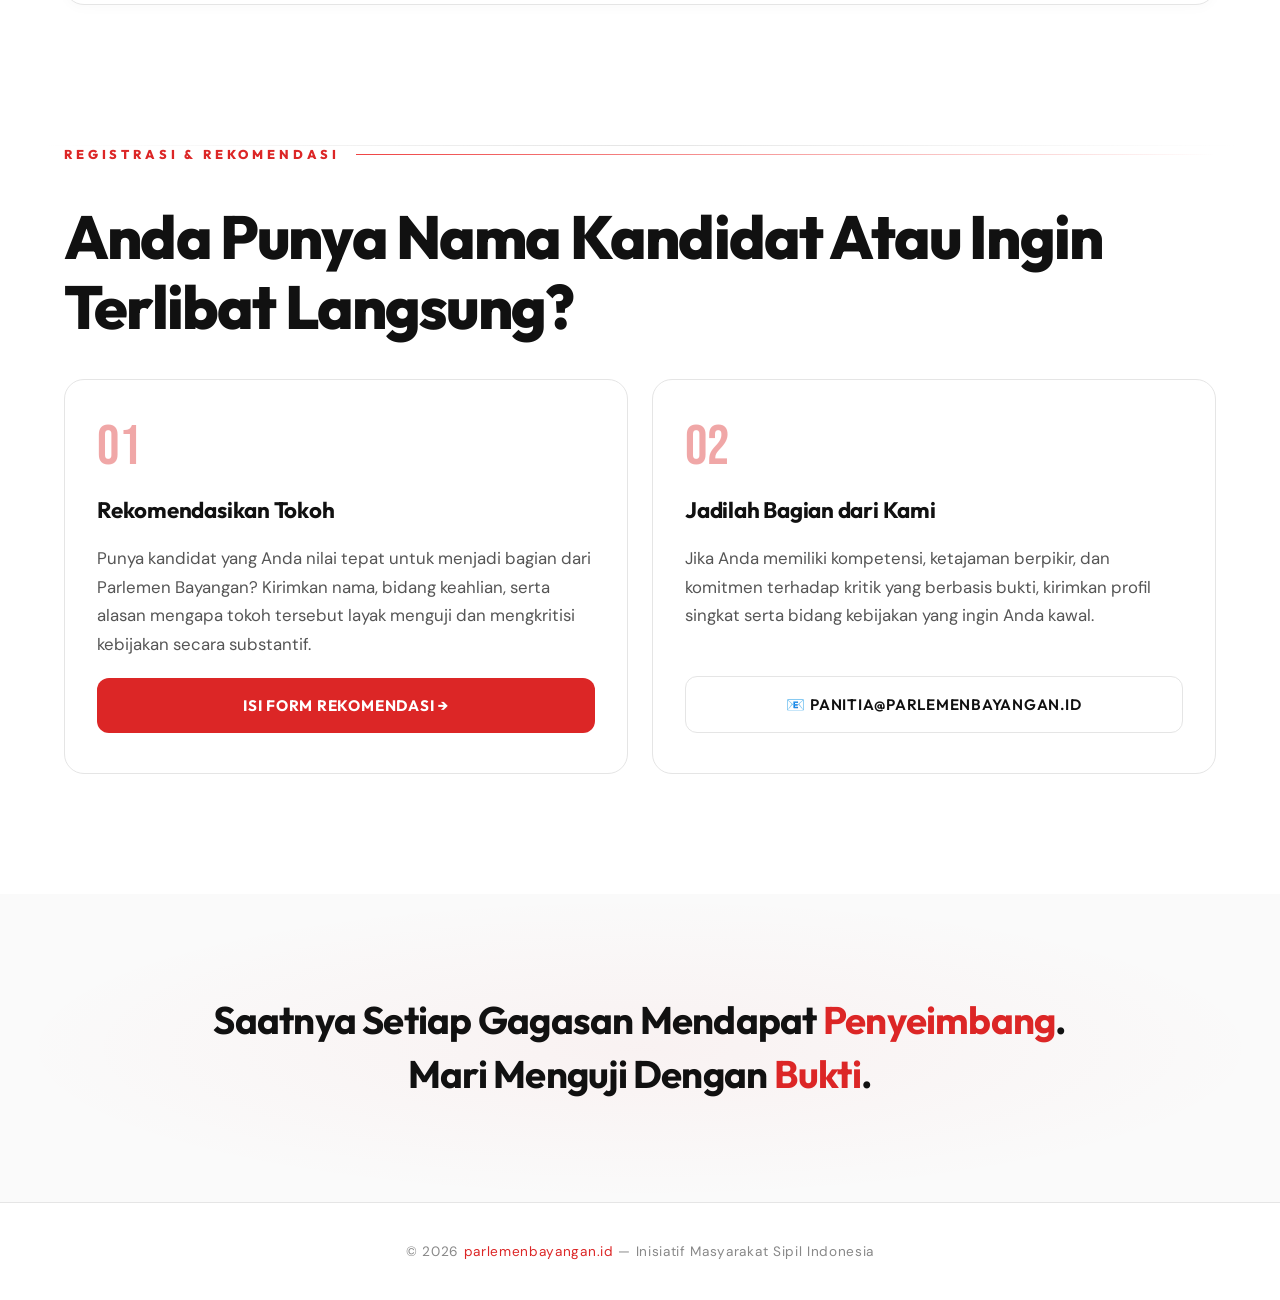
==== commit 68b5f889: "refactor: consolidate 15 parliamentary commissions into 5 strategic committees with detailed scopes " ====
--- a/index.html
+++ b/index.html
@@ -1473,115 +1473,109 @@
   <section class="formasi-section" id="komisi">
     <div class="formasi-header-wrap">
       <div class="section-label reveal">Komisi Parlemen</div>
-      <h2 class="reveal">Sejajar, Kritis, <span class="highlight">Berbasis Pengawasan.</span></h2>
-      <p class="formasi-intro reveal">Formasi Parlemen Bayangan disusun sebagai ruang penyeimbang bagi setiap portofolio dalam Kabinet Bayangan. Setiap komisi hadir untuk menelaah gagasan, menguji dasar kebijakan, menilai dampaknya, serta menghadirkan sudut pandang pembanding yang berbasis bukti.<br><br>Parlemen Bayangan tidak bekerja untuk sekadar menyetujui maupun menolak. Setiap gagasan perlu melalui dialog yang terbuka, kritik yang konstruktif, dan pengujian yang substantif agar alternatif kebijakan yang disampaikan kepada publik menjadi lebih matang dan dapat dipertanggungjawabkan.</p>
+      <h2 class="reveal">Ramping, strategis, <span class="highlight">berbasis urgensi.</span></h2>
+      <p class="formasi-intro reveal">Formasi ini dirancang untuk mencakup isu-isu paling krusial. Setiap portofolio
+        dipilih berdasarkan urgensi nyata yang dirasakan rakyat dan ketersediaan kandidat yang kompeten untuk mengawal
+        kabinet bayangan di setiap lini.</p>
     </div>
 
     <div class="formasi-grid">
 
-      <!-- 01 -->
+      <!-- Komisi I -->
       <div class="formasi-card reveal">
-        <div class="formasi-num-watermark">01</div>
+        <div class="formasi-num-watermark">I</div>
         <div class="komisi-top-accent"></div>
-        <h3 class="komisi-title">Komisi Tata Kelola Negara &amp; Akuntabilitas Publik</h3>
-      </div>
-
-      <!-- 02 -->
+        <h3 class="komisi-title">Politik, Hukum, Pertahanan &amp; Diplomasi</h3>
+
+        <div class="komisi-details-group">
+          <div class="komisi-detail-box">
+            <div class="komisi-detail-label">Ruang Lingkup</div>
+            <div class="komisi-detail-text">Politik, hukum, pemerintahan, keamanan, pertahanan, hubungan luar negeri
+            </div>
+          </div>
+          <div class="komisi-detail-box">
+            <div class="komisi-detail-label">Tokoh Pengawal</div>
+            <div class="komisi-detail-text"><strong>Feri Amsari (Koordinator)</strong>, Shofwan Al Banna, Arman
+              Suparman, Yance Arizona, Curie Maharani</div>
+          </div>
+        </div>
+      </div>
+
+      <!-- Komisi II -->
       <div class="formasi-card reveal">
-        <div class="formasi-num-watermark">02</div>
+        <div class="formasi-num-watermark">II</div>
         <div class="komisi-top-accent"></div>
-        <h3 class="komisi-title">Komisi Dalam Negeri, Desa, Otonomi Daerah &amp; Keamanan Negara</h3>
-      </div>
-
-      <!-- 03 -->
+        <h3 class="komisi-title">Ekonomi, Keuangan &amp; Tata Kelola</h3>
+
+        <div class="komisi-details-group">
+          <div class="komisi-detail-box">
+            <div class="komisi-detail-label">Ruang Lingkup</div>
+            <div class="komisi-detail-text">Perekonomian, APBN, investasi, tata kelola negara, reformasi birokrasi</div>
+          </div>
+          <div class="komisi-detail-box">
+            <div class="komisi-detail-label">Tokoh Pengawal</div>
+            <div class="komisi-detail-text"><strong>Bhima Yudhistira (Koordinator)</strong>, Media Wahyudi</div>
+          </div>
+        </div>
+      </div>
+
+      <!-- Komisi III -->
       <div class="formasi-card reveal">
-        <div class="formasi-num-watermark">03</div>
+        <div class="formasi-num-watermark">III</div>
         <div class="komisi-top-accent"></div>
-        <h3 class="komisi-title">Komisi Hubungan Luar Negeri &amp; Diplomasi</h3>
-      </div>
-
-      <!-- 04 -->
+        <h3 class="komisi-title">Pembangunan Manusia</h3>
+
+        <div class="komisi-details-group">
+          <div class="komisi-detail-box">
+            <div class="komisi-detail-label">Ruang Lingkup</div>
+            <div class="komisi-detail-text">Pendidikan, kesehatan, perlindungan perempuan, kelompok rentan, layanan
+              sosial</div>
+          </div>
+          <div class="komisi-detail-box">
+            <div class="komisi-detail-label">Tokoh Pengawal</div>
+            <div class="komisi-detail-text"><strong>Irma Hidayana (Koordinator)</strong>, Iman Zanatul H., Nabiyla Risfa
+              I., Khoirunnisa N.</div>
+          </div>
+        </div>
+      </div>
+
+      <!-- Komisi IV -->
       <div class="formasi-card reveal">
-        <div class="formasi-num-watermark">04</div>
+        <div class="formasi-num-watermark">IV</div>
         <div class="komisi-top-accent"></div>
-        <h3 class="komisi-title">Komisi Pertahanan &amp; Keamanan Nasional</h3>
-      </div>
-
-      <!-- 05 -->
+        <h3 class="komisi-title">Ketahanan Pangan, Lingkungan &amp; Transformasi Digital</h3>
+
+        <div class="komisi-details-group">
+          <div class="komisi-detail-box">
+            <div class="komisi-detail-label">Ruang Lingkup</div>
+            <div class="komisi-detail-text">Pertanian, pangan, lingkungan hidup, perubahan iklim, riset, teknologi,
+              digital</div>
+          </div>
+          <div class="komisi-detail-box">
+            <div class="komisi-detail-label">Tokoh Pengawal</div>
+            <div class="komisi-detail-text"><strong>Iqbal Damanik (Koordinator)</strong>, Isnawati Hidayah, Nenden Sekar
+              A.</div>
+          </div>
+        </div>
+      </div>
+
+      <!-- Komisi V (Full Width Anchor) -->
       <div class="formasi-card reveal">
-        <div class="formasi-num-watermark">05</div>
+        <div class="formasi-num-watermark">V</div>
         <div class="komisi-top-accent"></div>
-        <h3 class="komisi-title">Komisi Hak Perempuan &amp; Kelompok Marginal</h3>
-      </div>
-
-      <!-- 06 -->
-      <div class="formasi-card reveal">
-        <div class="formasi-num-watermark">06</div>
-        <div class="komisi-top-accent"></div>
-        <h3 class="komisi-title">Komisi Hukum, HAM &amp; Kebijakan Negara</h3>
-      </div>
-
-      <!-- 07 -->
-      <div class="formasi-card reveal">
-        <div class="formasi-num-watermark">07</div>
-        <div class="komisi-top-accent"></div>
-        <h3 class="komisi-title">Komisi Perekonomian, BUMN, Industri &amp; Ketenagakerjaan</h3>
-      </div>
-
-      <!-- 08 -->
-      <div class="formasi-card reveal">
-        <div class="formasi-num-watermark">08</div>
-        <div class="komisi-top-accent"></div>
-        <h3 class="komisi-title">Komisi Keuangan Negara &amp; Tata Kelola Anggaran</h3>
-      </div>
-
-      <!-- 09 -->
-      <div class="formasi-card reveal">
-        <div class="formasi-num-watermark">09</div>
-        <div class="komisi-top-accent"></div>
-        <h3 class="komisi-title">Komisi Lingkungan Hidup, Kehutanan, Keanekaragaman Hayati &amp; Pertambangan</h3>
-      </div>
-
-      <!-- 10 -->
-      <div class="formasi-card reveal">
-        <div class="formasi-num-watermark">10</div>
-        <div class="komisi-top-accent"></div>
-        <h3 class="komisi-title">Komisi Pendidikan &amp; Kebudayaan</h3>
-      </div>
-
-      <!-- 11 -->
-      <div class="formasi-card reveal">
-        <div class="formasi-num-watermark">11</div>
-        <div class="komisi-top-accent"></div>
-        <h3 class="komisi-title">Komisi Riset, Teknologi &amp; Digital</h3>
-      </div>
-
-      <!-- 12 -->
-      <div class="formasi-card reveal">
-        <div class="formasi-num-watermark">12</div>
-        <div class="komisi-top-accent"></div>
-        <h3 class="komisi-title">Komisi Kesehatan Publik</h3>
-      </div>
-
-      <!-- 13 -->
-      <div class="formasi-card reveal">
-        <div class="formasi-num-watermark">13</div>
-        <div class="komisi-top-accent"></div>
-        <h3 class="komisi-title">Komisi Perlindungan Sosial &amp; Layanan Dasar</h3>
-      </div>
-
-      <!-- 14 -->
-      <div class="formasi-card reveal">
-        <div class="formasi-num-watermark">14</div>
-        <div class="komisi-top-accent"></div>
-        <h3 class="komisi-title">Komisi Pertanian &amp; Kedaulatan Pangan</h3>
-      </div>
-
-      <!-- 15 (Anchor) -->
-      <div class="formasi-card reveal">
-        <div class="formasi-num-watermark">15</div>
-        <div class="komisi-top-accent"></div>
-        <h3 class="komisi-title">Juru Bicara Parlemen Bayangan</h3>
+        <h3 class="komisi-title">Sekretariat, Strategi &amp; Monitoring Kebijakan</h3>
+
+        <div class="komisi-details-group" style="flex-direction: row; flex-wrap: wrap; gap: 24px;">
+          <div class="komisi-detail-box" style="flex: 1; min-width: 250px;">
+            <div class="komisi-detail-label">Ruang Lingkup Utama</div>
+            <div class="komisi-detail-text">Sinkronisasi lintas komisi, monitoring, evaluasi, komunikasi publik,
+              penyusunan rekomendasi</div>
+          </div>
+          <div class="komisi-detail-box" style="flex: 1; min-width: 250px;">
+            <div class="komisi-detail-label">Penanggung Jawab</div>
+            <div class="komisi-detail-text"><strong>Ahmad Jilul Q. F. (Sekretaris Kabinet)</strong></div>
+          </div>
+        </div>
       </div>
 
     </div>
